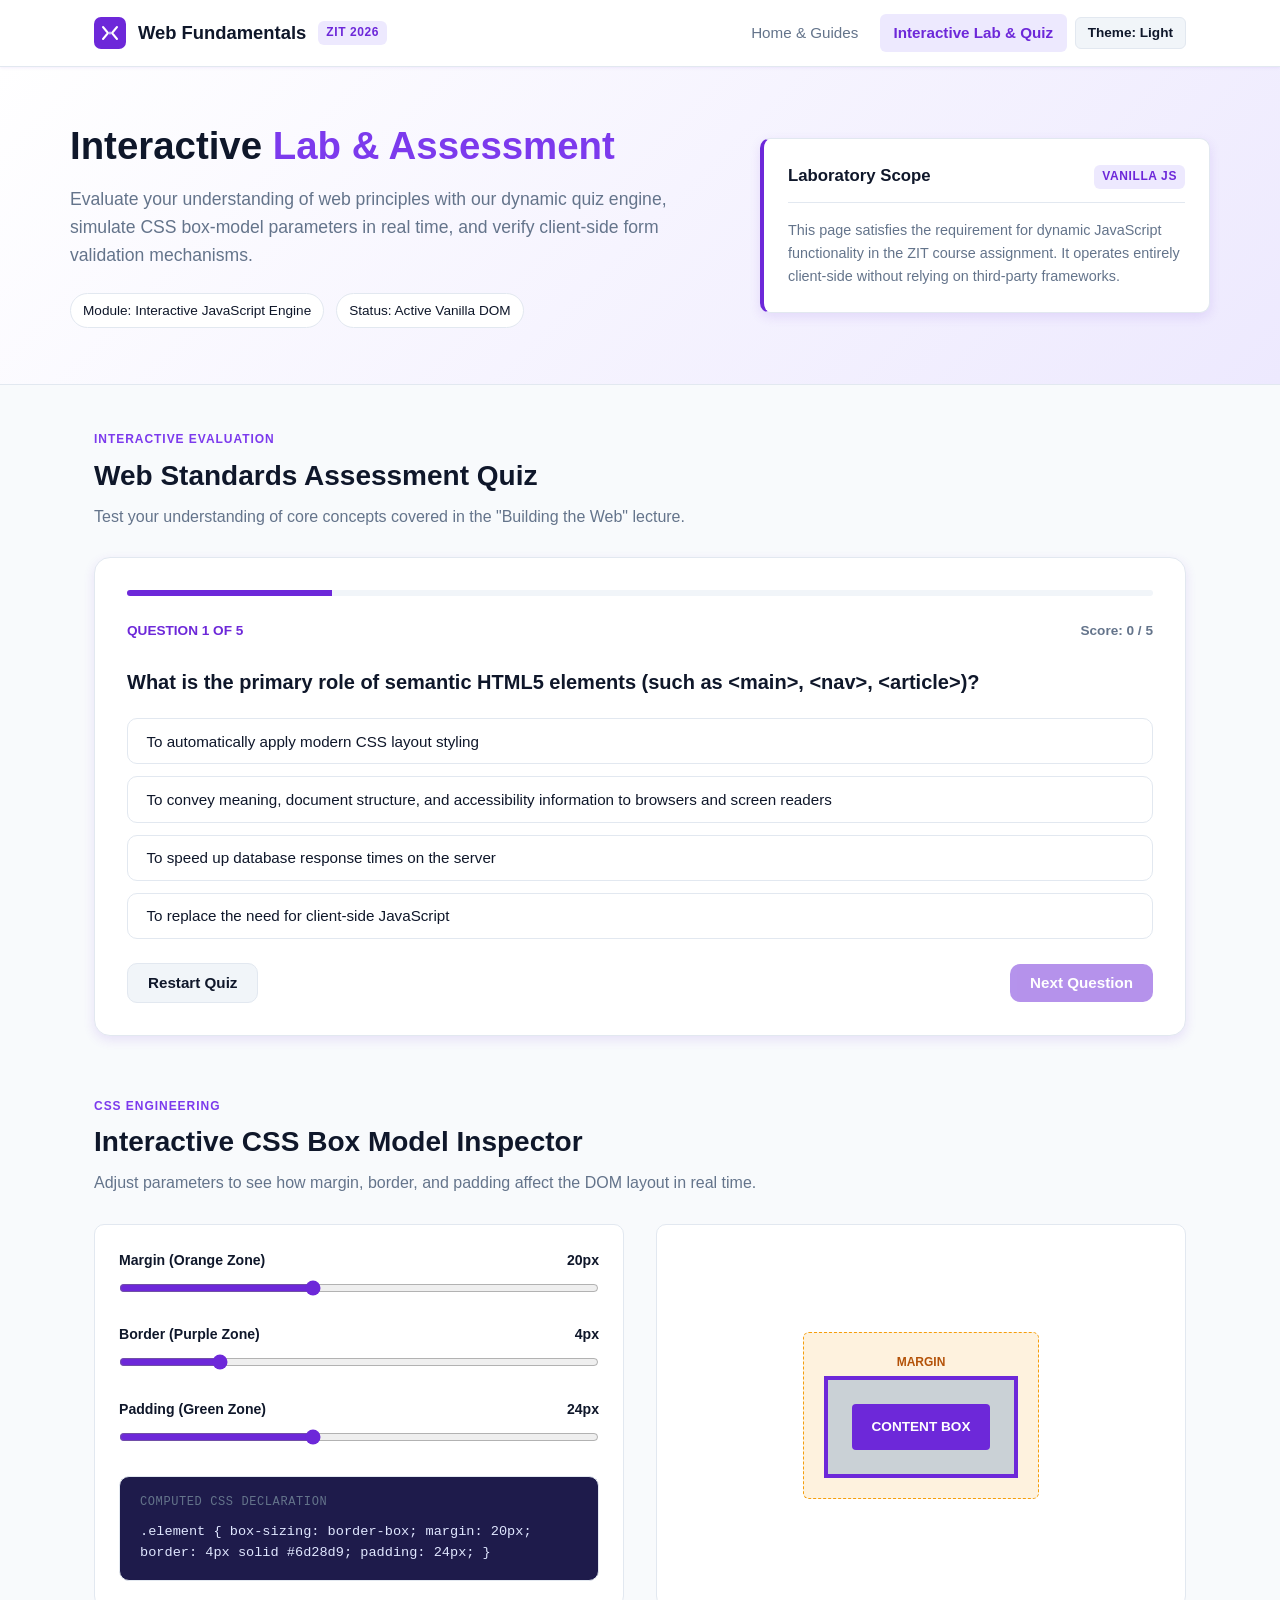
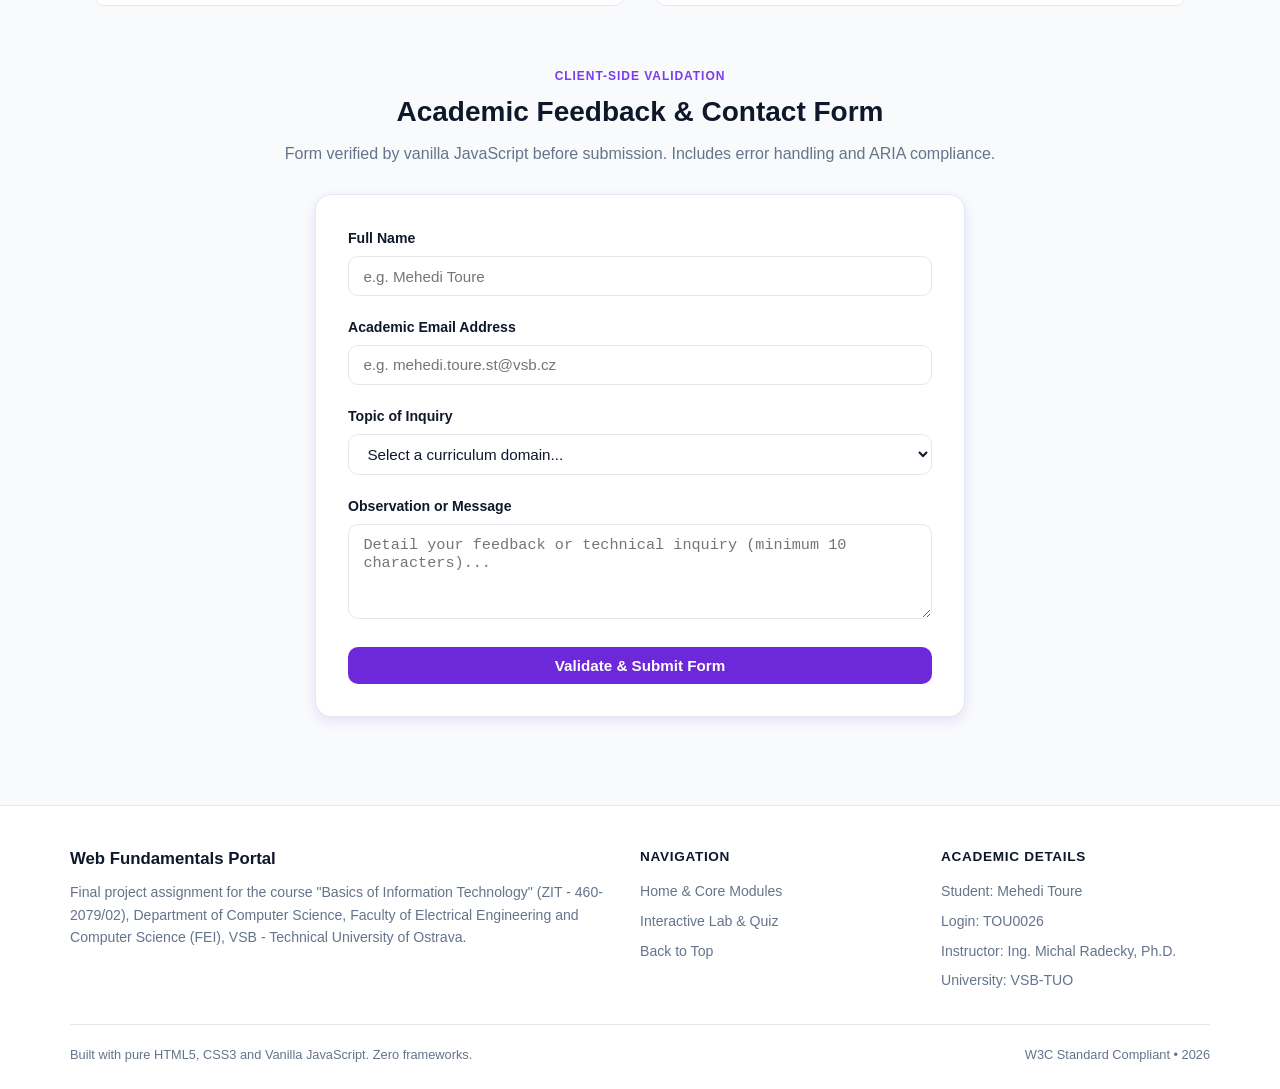
==== interactive.html @ f46ccddd "feat: complete ZIT web project with semantic HTML, modern CSS and vanilla JS" ====
<!DOCTYPE html>
<html lang="en">
<head>
  <meta charset="UTF-8">
  <meta name="viewport" content="width=device-width, initial-scale=1.0">
  <meta name="description" content="Interactive Laboratory and Quiz for Web Fundamentals - Basics of IT (ZIT 460-2079/02) at VSB-TUO. Student: Mehedi Toure (TOU0026).">
  <meta name="author" content="Mehedi Toure (TOU0026)">
  <title>Interactive Lab & Quiz | ZIT - VSB-TUO</title>
  <link rel="icon" type="image/svg+xml" href="assets/favicon.svg">
  <link rel="stylesheet" href="css/style.css">
</head>
<body>

  <!-- Site Header & Navigation -->
  <header class="site-header">
    <div class="nav-container">
      <a href="index.html" class="brand" aria-label="Web Fundamentals Home">
        <svg class="brand-icon" viewBox="0 0 64 64" width="32" height="32" aria-hidden="true">
          <rect width="64" height="64" rx="14" fill="#6d28d9"/>
          <path d="M18 20L28 32L18 44" stroke="#ffffff" stroke-width="4" stroke-linecap="round" stroke-linejoin="round" fill="none"/>
          <path d="M46 20L36 32L46 44" stroke="#ffffff" stroke-width="4" stroke-linecap="round" stroke-linejoin="round" fill="none"/>
          <circle cx="32" cy="32" r="3" fill="#c4b5fd"/>
        </svg>
        <span>Web Fundamentals</span>
        <span class="brand-badge">ZIT 2026</span>
      </a>

      <button id="nav-toggle" class="nav-toggle" aria-label="Toggle Navigation Menu" aria-expanded="false">
        <svg viewBox="0 0 24 24" width="24" height="24" stroke="currentColor" stroke-width="2" fill="none" stroke-linecap="round" stroke-linejoin="round">
          <line x1="3" y1="12" x2="21" y2="12"></line>
          <line x1="3" y1="6" x2="21" y2="6"></line>
          <line x1="3" y1="18" x2="21" y2="18"></line>
        </svg>
      </button>

      <nav id="site-nav" class="site-nav" aria-label="Primary Navigation">
        <a href="index.html" class="nav-link">Home & Guides</a>
        <a href="interactive.html" class="nav-link active">Interactive Lab & Quiz</a>
        <div class="nav-actions">
          <button id="theme-toggle" class="btn-theme" type="button" aria-label="Toggle Color Theme">
            Theme: Light
          </button>
        </div>
      </nav>
    </div>
  </header>

  <!-- Hero Section -->
  <section class="hero" aria-labelledby="lab-title">
    <div class="hero-inner">
      <div>
        <h1 id="lab-title" class="hero-title">
          Interactive <span class="hero-highlight">Lab & Assessment</span>
        </h1>
        <p class="hero-description">
          Evaluate your understanding of web principles with our dynamic quiz engine, simulate CSS box-model parameters in real time, and verify client-side form validation mechanisms.
        </p>
        <div class="hero-meta">
          <span class="meta-chip">Module: Interactive JavaScript Engine</span>
          <span class="meta-chip">Status: Active Vanilla DOM</span>
        </div>
      </div>

      <aside class="info-card" aria-label="Module Context">
        <div class="info-card-header">
          <h2 class="info-card-title">Laboratory Scope</h2>
          <span class="brand-badge">Vanilla JS</span>
        </div>
        <p style="font-size: 0.9rem; color: var(--color-text-muted); line-height: 1.6;">
          This page satisfies the requirement for dynamic JavaScript functionality in the ZIT course assignment. It operates entirely client-side without relying on third-party frameworks.
        </p>
      </aside>
    </div>
  </section>

  <!-- Main Content -->
  <main class="container">

    <!-- Section 1: ZIT Interactive Knowledge Quiz -->
    <section aria-labelledby="quiz-section-title">
      <div class="section-header">
        <span class="section-tag">Interactive Evaluation</span>
        <h2 id="quiz-section-title" class="section-title">Web Standards Assessment Quiz</h2>
        <p class="section-lead">Test your understanding of core concepts covered in the "Building the Web" lecture.</p>
      </div>

      <div id="quiz-container" class="quiz-wrapper">
        <div class="quiz-progress-bar" aria-label="Quiz Progress">
          <div id="quiz-progress-fill" class="quiz-progress-fill"></div>
        </div>

        <div class="quiz-header">
          <span id="quiz-step" class="quiz-step">Question 1 of 5</span>
          <span id="quiz-score-badge" class="quiz-score-badge">Score: 0 / 5</span>
        </div>

        <h3 id="quiz-question" class="quiz-question">Loading Question...</h3>

        <div id="quiz-options" class="quiz-options" role="radiogroup" aria-labelledby="quiz-question">
          <!-- Dynamic Buttons injected via JS -->
        </div>

        <div id="quiz-feedback" class="quiz-feedback" role="alert" aria-live="assertive">
          <!-- Feedback message -->
        </div>

        <div class="quiz-controls">
          <button id="quiz-reset-btn" type="button" class="btn btn-secondary">Restart Quiz</button>
          <button id="quiz-next-btn" type="button" class="btn btn-primary" disabled>Next Question</button>
        </div>
      </div>
    </section>

    <!-- Section 2: Interactive CSS Box Model Playground -->
    <section aria-labelledby="tool-section-title" style="margin-top: 3.5rem;">
      <div class="section-header">
        <span class="section-tag">CSS Engineering</span>
        <h2 id="tool-section-title" class="section-title">Interactive CSS Box Model Inspector</h2>
        <p class="section-lead">Adjust parameters to see how margin, border, and padding affect the DOM layout in real time.</p>
      </div>

      <div class="tool-grid">
        <!-- Controls Column -->
        <div class="tool-controls">
          <div class="control-group">
            <div class="control-label">
              <span>Margin (Orange Zone)</span>
              <span id="val-margin">20px</span>
            </div>
            <input type="range" id="slider-margin" class="control-slider" min="0" max="50" value="20" aria-label="Adjust Margin">
          </div>

          <div class="control-group">
            <div class="control-label">
              <span>Border (Purple Zone)</span>
              <span id="val-border">4px</span>
            </div>
            <input type="range" id="slider-border" class="control-slider" min="0" max="20" value="4" aria-label="Adjust Border Width">
          </div>

          <div class="control-group">
            <div class="control-label">
              <span>Padding (Green Zone)</span>
              <span id="val-padding">24px</span>
            </div>
            <input type="range" id="slider-padding" class="control-slider" min="0" max="60" value="24" aria-label="Adjust Padding">
          </div>

          <div class="code-block" style="margin-top: 1.5rem;">
            <div class="code-header">Computed CSS Declaration</div>
            <code id="generated-css">.element {
  box-sizing: border-box;
  margin: 20px;
  border: 4px solid #6d28d9;
  padding: 24px;
}</code>
          </div>
        </div>

        <!-- Preview Column -->
        <div class="tool-preview">
          <div id="preview-margin" class="box-model-container">
            <div style="font-size: 0.75rem; font-weight: 700; color: #b45309; margin-bottom: 0.25rem;">MARGIN</div>
            <div id="preview-border" class="box-model-border">
              <div id="preview-padding" class="box-model-padding">
                <div class="box-model-content">
                  CONTENT BOX
                </div>
              </div>
            </div>
          </div>
        </div>
      </div>
    </section>

    <!-- Section 3: Interactive Validation Form -->
    <section aria-labelledby="form-section-title" style="margin-top: 3.5rem;">
      <div class="section-header" style="text-align: center;">
        <span class="section-tag">Client-Side Validation</span>
        <h2 id="form-section-title" class="section-title">Academic Feedback & Contact Form</h2>
        <p class="section-lead">Form verified by vanilla JavaScript before submission. Includes error handling and ARIA compliance.</p>
      </div>

      <div class="form-card">
        <div id="form-alert" class="form-alert" role="status"></div>

        <form id="academic-feedback-form" novalidate>
          <div class="form-group">
            <label for="form-name" class="form-label">Full Name</label>
            <input type="text" id="form-name" class="form-input" placeholder="e.g. Mehedi Toure" required minlength="3">
            <span class="form-error">Please enter at least 3 characters.</span>
          </div>

          <div class="form-group">
            <label for="form-email" class="form-label">Academic Email Address</label>
            <input type="email" id="form-email" class="form-input" placeholder="e.g. mehedi.toure.st@vsb.cz" required>
            <span class="form-error">Please provide a valid email format (e.g. user@domain.com).</span>
          </div>

          <div class="form-group">
            <label for="form-topic" class="form-label">Topic of Inquiry</label>
            <select id="form-topic" class="form-select" required>
              <option value="">Select a curriculum domain...</option>
              <option value="Semantic HTML5">Semantic HTML5 & Accessibility</option>
              <option value="CSS Box Model & Flexbox">CSS Box Model & Flexbox Layouts</option>
              <option value="Vanilla JavaScript">Vanilla JavaScript & DOM Manipulation</option>
              <option value="Client-Server Infrastructure">Client-Server Infrastructure & Hosting</option>
            </select>
            <span class="form-error">Please select a topic from the list.</span>
          </div>

          <div class="form-group">
            <label for="form-message" class="form-label">Observation or Message</label>
            <textarea id="form-message" class="form-textarea" rows="4" placeholder="Detail your feedback or technical inquiry (minimum 10 characters)..." required minlength="10"></textarea>
            <span class="form-error">Your message must contain at least 10 characters.</span>
          </div>

          <button type="submit" class="btn btn-primary" style="width: 100%;">
            Validate & Submit Form
          </button>
        </form>
      </div>
    </section>

  </main>

  <!-- Site Footer -->
  <footer class="site-footer">
    <div class="footer-inner">
      <div>
        <div class="footer-brand">Web Fundamentals Portal</div>
        <p>
          Final project assignment for the course "Basics of Information Technology" (ZIT - 460-2079/02), Department of Computer Science, Faculty of Electrical Engineering and Computer Science (FEI), VSB - Technical University of Ostrava.
        </p>
      </div>

      <div>
        <div class="footer-column-title">Navigation</div>
        <ul class="footer-links">
          <li><a href="index.html">Home & Core Modules</a></li>
          <li><a href="interactive.html">Interactive Lab & Quiz</a></li>
          <li><a href="#lab-title">Back to Top</a></li>
        </ul>
      </div>

      <div>
        <div class="footer-column-title">Academic Details</div>
        <ul class="footer-links">
          <li>Student: Mehedi Toure</li>
          <li>Login: TOU0026</li>
          <li>Instructor: Ing. Michal Radecky, Ph.D.</li>
          <li>University: VSB-TUO</li>
        </ul>
      </div>
    </div>

    <div class="footer-bottom">
      <span>Built with pure HTML5, CSS3 and Vanilla JavaScript. Zero frameworks.</span>
      <span>W3C Standard Compliant &bull; 2026</span>
    </div>
  </footer>

  <script src="js/main.js"></script>
</body>
</html>
---- css/style.css ----
/* ==========================================================================
   Web Fundamentals - ZIT (460-2079/02) - VSB-TUO
   Student: Mehedi Toure (TOU0026)
   Theme: Violet / Modern Vanilla CSS
   ========================================================================== */

:root {
  /* Purple Palette */
  --color-primary: #6d28d9;
  --color-primary-hover: #5b21b6;
  --color-primary-light: #ede9fe;
  --color-primary-accent: #7c3aed;
  --color-primary-dark: #4c1d95;

  /* Neutral Light Scheme */
  --color-bg: #f8fafc;
  --color-surface: #ffffff;
  --color-surface-raised: #f1f5f9;
  --color-border: #e2e8f0;
  --color-border-focus: #7c3aed;
  --color-text: #0f172a;
  --color-text-muted: #64748b;
  --color-code-bg: #1e1b4b;
  --color-code-text: #e0e7ff;

  /* Functional Colors */
  --color-success: #059669;
  --color-success-bg: #ecfdf5;
  --color-error: #dc2626;
  --color-error-bg: #fef2f2;
  --color-info-bg: #eff6ff;

  /* Layout and Geometry */
  --max-width: 1140px;
  --radius-sm: 6px;
  --radius-md: 10px;
  --radius-lg: 16px;
  --shadow-sm: 0 1px 3px rgba(109, 40, 217, 0.08);
  --shadow-md: 0 4px 12px rgba(109, 40, 217, 0.12);
  --shadow-lg: 0 10px 25px rgba(109, 40, 217, 0.18);
  --transition: all 0.2s ease-in-out;
}

[data-theme="dark"] {
  --color-bg: #0b0914;
  --color-surface: #131024;
  --color-surface-raised: #1c1836;
  --color-border: #2d2652;
  --color-border-focus: #a78bfa;
  --color-text: #f8fafc;
  --color-text-muted: #94a3b8;
  --color-primary-light: #241c48;
  --color-code-bg: #0a0718;
  --color-code-text: #c4b5fd;
  --shadow-sm: 0 1px 3px rgba(0, 0, 0, 0.4);
  --shadow-md: 0 4px 12px rgba(0, 0, 0, 0.5);
  --shadow-lg: 0 10px 25px rgba(0, 0, 0, 0.6);
}

/* Base Styles */
*, *::before, *::after {
  box-sizing: border-box;
  margin: 0;
  padding: 0;
}

html {
  font-family: -apple-system, BlinkMacSystemFont, "Segoe UI", Roboto, "Helvetica Neue", Arial, sans-serif;
  font-size: 16px;
  line-height: 1.6;
  color: var(--color-text);
  background-color: var(--color-bg);
  scroll-behavior: smooth;
  transition: background-color 0.3s ease, color 0.3s ease;
}

body {
  min-height: 100vh;
  display: flex;
  flex-direction: column;
}

a {
  color: var(--color-primary-accent);
  text-decoration: none;
  transition: var(--transition);
}

a:hover {
  text-decoration: underline;
}

img, svg {
  display: block;
  max-width: 100%;
}

/* Header & Navigation */
.site-header {
  position: sticky;
  top: 0;
  z-index: 100;
  background-color: var(--color-surface);
  border-bottom: 1px solid var(--color-border);
  box-shadow: var(--shadow-sm);
  transition: background-color 0.3s ease, border-color 0.3s ease;
}

.nav-container {
  max-width: var(--max-width);
  margin: 0 auto;
  padding: 0.85rem 1.5rem;
  display: flex;
  align-items: center;
  justify-content: space-between;
  gap: 1rem;
}

.brand {
  display: flex;
  align-items: center;
  gap: 0.75rem;
  font-weight: 700;
  font-size: 1.15rem;
  color: var(--color-text);
  text-decoration: none;
}

.brand:hover {
  text-decoration: none;
}

.brand-icon {
  width: 32px;
  height: 32px;
}

.brand-badge {
  font-size: 0.75rem;
  font-weight: 600;
  background-color: var(--color-primary-light);
  color: var(--color-primary);
  padding: 0.15rem 0.5rem;
  border-radius: var(--radius-sm);
  text-transform: uppercase;
  letter-spacing: 0.05em;
}

.site-nav {
  display: flex;
  align-items: center;
  gap: 0.5rem;
}

.nav-link {
  padding: 0.45rem 0.85rem;
  border-radius: var(--radius-sm);
  color: var(--color-text-muted);
  font-weight: 500;
  font-size: 0.95rem;
  transition: var(--transition);
}

.nav-link:hover {
  color: var(--color-primary);
  background-color: var(--color-primary-light);
  text-decoration: none;
}

.nav-link.active {
  color: var(--color-primary);
  background-color: var(--color-primary-light);
  font-weight: 600;
}

.nav-actions {
  display: flex;
  align-items: center;
  gap: 0.75rem;
}

.btn-theme {
  background: var(--color-surface-raised);
  border: 1px solid var(--color-border);
  color: var(--color-text);
  padding: 0.45rem 0.75rem;
  border-radius: var(--radius-sm);
  cursor: pointer;
  font-size: 0.85rem;
  font-weight: 600;
  display: inline-flex;
  align-items: center;
  gap: 0.4rem;
  transition: var(--transition);
}

.btn-theme:hover {
  border-color: var(--color-primary);
  background: var(--color-primary-light);
  color: var(--color-primary);
}

/* Mobile Nav Toggle */
.nav-toggle {
  display: none;
  background: transparent;
  border: none;
  cursor: pointer;
  padding: 0.5rem;
  color: var(--color-text);
}

/* Main Layout */
main {
  flex: 1;
}

.container {
  max-width: var(--max-width);
  margin: 0 auto;
  padding: 2.5rem 1.5rem;
}

/* Hero Section */
.hero {
  background: linear-gradient(135deg, var(--color-surface) 0%, var(--color-primary-light) 100%);
  border-bottom: 1px solid var(--color-border);
  padding: 3.5rem 1.5rem;
}

.hero-inner {
  max-width: var(--max-width);
  margin: 0 auto;
  display: grid;
  grid-template-columns: 1.3fr 0.9fr;
  gap: 2.5rem;
  align-items: center;
}

.hero-title {
  font-size: 2.4rem;
  font-weight: 800;
  line-height: 1.2;
  margin-bottom: 1rem;
  color: var(--color-text);
}

.hero-highlight {
  color: var(--color-primary-accent);
}

.hero-description {
  font-size: 1.1rem;
  color: var(--color-text-muted);
  margin-bottom: 1.5rem;
}

.hero-meta {
  display: flex;
  flex-wrap: wrap;
  gap: 0.75rem;
}

.meta-chip {
  display: inline-flex;
  align-items: center;
  gap: 0.4rem;
  font-size: 0.85rem;
  font-weight: 500;
  padding: 0.35rem 0.75rem;
  border-radius: 9999px;
  background-color: var(--color-surface);
  border: 1px solid var(--color-border);
  color: var(--color-text);
}

/* Student & Course ID Card */
.info-card {
  background: var(--color-surface);
  border: 1px solid var(--color-border);
  border-left: 4px solid var(--color-primary);
  border-radius: var(--radius-md);
  padding: 1.5rem;
  box-shadow: var(--shadow-md);
}

.info-card-header {
  display: flex;
  justify-content: space-between;
  align-items: center;
  margin-bottom: 1rem;
  padding-bottom: 0.75rem;
  border-bottom: 1px solid var(--color-border);
}

.info-card-title {
  font-size: 1.05rem;
  font-weight: 700;
  color: var(--color-text);
}

.info-grid {
  display: grid;
  grid-template-columns: 1fr 1fr;
  gap: 0.85rem;
  font-size: 0.9rem;
}

.info-item dt {
  color: var(--color-text-muted);
  font-size: 0.8rem;
  text-transform: uppercase;
  letter-spacing: 0.05em;
  margin-bottom: 0.15rem;
}

.info-item dd {
  font-weight: 600;
  color: var(--color-text);
}

/* Real-time Widget Banner */
.realtime-bar {
  background-color: var(--color-surface);
  border: 1px solid var(--color-border);
  border-radius: var(--radius-md);
  padding: 1rem 1.5rem;
  margin-bottom: 2.5rem;
  display: flex;
  flex-wrap: wrap;
  align-items: center;
  justify-content: space-between;
  gap: 1rem;
  box-shadow: var(--shadow-sm);
}

.countdown-block {
  display: flex;
  align-items: center;
  gap: 0.75rem;
}

.countdown-label {
  font-size: 0.85rem;
  color: var(--color-text-muted);
  font-weight: 500;
}

.countdown-digits {
  font-family: ui-monospace, SFMono-Regular, Menlo, Monaco, Consolas, monospace;
  font-size: 1.05rem;
  font-weight: 700;
  color: var(--color-primary);
  background-color: var(--color-primary-light);
  padding: 0.25rem 0.65rem;
  border-radius: var(--radius-sm);
}

.clock-block {
  font-family: ui-monospace, SFMono-Regular, Menlo, Monaco, Consolas, monospace;
  font-size: 0.9rem;
  color: var(--color-text-muted);
}

/* Sections & Typography */
.section-header {
  margin-bottom: 1.75rem;
}

.section-tag {
  display: inline-block;
  font-size: 0.75rem;
  font-weight: 700;
  text-transform: uppercase;
  letter-spacing: 0.08em;
  color: var(--color-primary-accent);
  margin-bottom: 0.25rem;
}

.section-title {
  font-size: 1.75rem;
  font-weight: 700;
  color: var(--color-text);
}

.section-lead {
  font-size: 1rem;
  color: var(--color-text-muted);
  margin-top: 0.35rem;
}

/* Interactive Search / Filter */
.search-box {
  margin-bottom: 1.5rem;
}

.search-input {
  width: 100%;
  max-width: 420px;
  padding: 0.65rem 1rem;
  border: 1px solid var(--color-border);
  border-radius: var(--radius-md);
  background-color: var(--color-surface);
  color: var(--color-text);
  font-size: 0.95rem;
  outline: none;
  transition: var(--transition);
}

.search-input:focus {
  border-color: var(--color-border-focus);
  box-shadow: 0 0 0 3px rgba(124, 58, 237, 0.15);
}

/* Fundamentals Grid */
.cards-grid {
  display: grid;
  grid-template-columns: repeat(auto-fit, minmax(320px, 1fr));
  gap: 1.5rem;
  margin-bottom: 3rem;
}

.card {
  background: var(--color-surface);
  border: 1px solid var(--color-border);
  border-radius: var(--radius-md);
  padding: 1.75rem;
  box-shadow: var(--shadow-sm);
  display: flex;
  flex-direction: column;
  transition: transform 0.2s ease, box-shadow 0.2s ease;
}

.card:hover {
  transform: translateY(-3px);
  box-shadow: var(--shadow-md);
  border-color: var(--color-primary-accent);
}

.card-badge {
  align-self: flex-start;
  font-size: 0.75rem;
  font-weight: 700;
  padding: 0.2rem 0.55rem;
  border-radius: var(--radius-sm);
  background-color: var(--color-primary-light);
  color: var(--color-primary);
  margin-bottom: 1rem;
  text-transform: uppercase;
}

.card-title {
  font-size: 1.25rem;
  font-weight: 700;
  color: var(--color-text);
  margin-bottom: 0.75rem;
}

.card-body {
  color: var(--color-text-muted);
  font-size: 0.92rem;
  line-height: 1.6;
  margin-bottom: 1.25rem;
  flex: 1;
}

.card-list {
  list-style: none;
  margin-top: 0.75rem;
  display: flex;
  flex-direction: column;
  gap: 0.4rem;
}

.card-list li {
  padding-left: 1.2rem;
  position: relative;
  font-size: 0.88rem;
  color: var(--color-text);
}

.card-list li::before {
  content: "";
  position: absolute;
  left: 0;
  top: 0.55rem;
  width: 6px;
  height: 6px;
  border-radius: 50%;
  background-color: var(--color-primary-accent);
}

/* Code Snippets */
.code-block {
  background-color: var(--color-code-bg);
  color: var(--color-code-text);
  border-radius: var(--radius-md);
  padding: 1rem 1.25rem;
  font-family: ui-monospace, SFMono-Regular, Menlo, Monaco, Consolas, monospace;
  font-size: 0.85rem;
  overflow-x: auto;
  border: 1px solid var(--color-border);
  margin-top: 1rem;
}

.code-header {
  font-size: 0.75rem;
  text-transform: uppercase;
  color: var(--color-text-muted);
  margin-bottom: 0.5rem;
  letter-spacing: 0.05em;
}

/* Quiz Component */
.quiz-wrapper {
  background: var(--color-surface);
  border: 1px solid var(--color-border);
  border-radius: var(--radius-lg);
  padding: 2rem;
  box-shadow: var(--shadow-md);
  margin-bottom: 3rem;
}

.quiz-progress-bar {
  width: 100%;
  height: 6px;
  background-color: var(--color-surface-raised);
  border-radius: 9999px;
  overflow: hidden;
  margin-bottom: 1.5rem;
}

.quiz-progress-fill {
  height: 100%;
  width: 20%;
  background-color: var(--color-primary);
  transition: width 0.3s ease;
}

.quiz-header {
  display: flex;
  justify-content: space-between;
  align-items: center;
  margin-bottom: 1.5rem;
}

.quiz-step {
  font-size: 0.85rem;
  font-weight: 600;
  color: var(--color-primary);
  text-transform: uppercase;
}

.quiz-score-badge {
  font-size: 0.85rem;
  font-weight: 600;
  color: var(--color-text-muted);
}

.quiz-question {
  font-size: 1.25rem;
  font-weight: 700;
  color: var(--color-text);
  margin-bottom: 1.25rem;
}

.quiz-options {
  display: flex;
  flex-direction: column;
  gap: 0.75rem;
  margin-bottom: 1.5rem;
}

.quiz-option {
  padding: 0.85rem 1.15rem;
  border: 1px solid var(--color-border);
  border-radius: var(--radius-md);
  background-color: var(--color-surface);
  color: var(--color-text);
  font-size: 0.95rem;
  text-align: left;
  cursor: pointer;
  transition: var(--transition);
  display: flex;
  align-items: center;
  justify-content: space-between;
}

.quiz-option:hover:not(:disabled) {
  border-color: var(--color-primary-accent);
  background-color: var(--color-primary-light);
}

.quiz-option.correct {
  border-color: var(--color-success);
  background-color: var(--color-success-bg);
  color: var(--color-success);
  font-weight: 600;
}

.quiz-option.incorrect {
  border-color: var(--color-error);
  background-color: var(--color-error-bg);
  color: var(--color-error);
  font-weight: 600;
}

.quiz-feedback {
  padding: 1rem 1.25rem;
  border-radius: var(--radius-md);
  margin-bottom: 1.5rem;
  font-size: 0.92rem;
  line-height: 1.5;
  display: none;
}

.quiz-feedback.show {
  display: block;
}

.quiz-feedback.success {
  background-color: var(--color-success-bg);
  border: 1px solid var(--color-success);
  color: var(--color-success);
}

.quiz-feedback.danger {
  background-color: var(--color-error-bg);
  border: 1px solid var(--color-error);
  color: var(--color-error);
}

.quiz-controls {
  display: flex;
  justify-content: space-between;
  align-items: center;
}

.btn {
  display: inline-flex;
  align-items: center;
  justify-content: center;
  gap: 0.5rem;
  padding: 0.65rem 1.25rem;
  border-radius: var(--radius-md);
  font-size: 0.95rem;
  font-weight: 600;
  cursor: pointer;
  border: none;
  transition: var(--transition);
}

.btn-primary {
  background-color: var(--color-primary);
  color: #ffffff;
}

.btn-primary:hover:not(:disabled) {
  background-color: var(--color-primary-hover);
}

.btn-primary:disabled {
  opacity: 0.5;
  cursor: not-allowed;
}

.btn-secondary {
  background-color: var(--color-surface-raised);
  border: 1px solid var(--color-border);
  color: var(--color-text);
}

.btn-secondary:hover {
  border-color: var(--color-primary);
  color: var(--color-primary);
}

/* Interactive Box Model Tool */
.tool-grid {
  display: grid;
  grid-template-columns: 1fr 1fr;
  gap: 2rem;
  margin-bottom: 3rem;
}

.tool-controls {
  background: var(--color-surface);
  border: 1px solid var(--color-border);
  border-radius: var(--radius-md);
  padding: 1.5rem;
}

.control-group {
  margin-bottom: 1.25rem;
}

.control-label {
  display: flex;
  justify-content: space-between;
  font-size: 0.88rem;
  font-weight: 600;
  margin-bottom: 0.4rem;
  color: var(--color-text);
}

.control-slider {
  width: 100%;
  accent-color: var(--color-primary);
  cursor: pointer;
}

.tool-preview {
  background: var(--color-surface);
  border: 1px solid var(--color-border);
  border-radius: var(--radius-md);
  padding: 1.5rem;
  display: flex;
  align-items: center;
  justify-content: center;
  overflow: hidden;
}

.box-model-container {
  display: flex;
  flex-direction: column;
  align-items: center;
  justify-content: center;
  background-color: #f59e0b22;
  border: 1px dashed #f59e0b;
  border-radius: var(--radius-sm);
  padding: 1rem;
  transition: all 0.15s ease;
}

.box-model-border {
  background-color: #8b5cf633;
  border-style: solid;
  border-color: var(--color-primary);
  transition: all 0.15s ease;
}

.box-model-padding {
  background-color: #10b98122;
  transition: all 0.15s ease;
}

.box-model-content {
  background-color: var(--color-primary);
  color: #ffffff;
  padding: 0.75rem 1.25rem;
  border-radius: 4px;
  font-size: 0.85rem;
  font-weight: 700;
  text-align: center;
}

/* Contact / Validation Form */
.form-card {
  background: var(--color-surface);
  border: 1px solid var(--color-border);
  border-radius: var(--radius-lg);
  padding: 2rem;
  max-width: 650px;
  margin: 0 auto 3rem auto;
  box-shadow: var(--shadow-md);
}

.form-group {
  margin-bottom: 1.25rem;
}

.form-label {
  display: block;
  font-size: 0.88rem;
  font-weight: 600;
  color: var(--color-text);
  margin-bottom: 0.4rem;
}

.form-input, .form-textarea, .form-select {
  width: 100%;
  padding: 0.65rem 0.9rem;
  border: 1px solid var(--color-border);
  border-radius: var(--radius-md);
  background-color: var(--color-surface);
  color: var(--color-text);
  font-size: 0.95rem;
  outline: none;
  transition: var(--transition);
}

.form-input:focus, .form-textarea:focus, .form-select:focus {
  border-color: var(--color-border-focus);
  box-shadow: 0 0 0 3px rgba(124, 58, 237, 0.15);
}

.form-error {
  color: var(--color-error);
  font-size: 0.8rem;
  margin-top: 0.3rem;
  display: none;
}

.form-group.has-error .form-input,
.form-group.has-error .form-textarea {
  border-color: var(--color-error);
}

.form-group.has-error .form-error {
  display: block;
}

.form-alert {
  padding: 0.85rem 1.15rem;
  border-radius: var(--radius-md);
  font-size: 0.9rem;
  margin-bottom: 1.25rem;
  display: none;
}

.form-alert.success {
  display: block;
  background-color: var(--color-success-bg);
  border: 1px solid var(--color-success);
  color: var(--color-success);
}

/* Footer */
.site-footer {
  margin-top: auto;
  background-color: var(--color-surface);
  border-top: 1px solid var(--color-border);
  padding: 2.5rem 1.5rem 1.5rem 1.5rem;
  font-size: 0.88rem;
  color: var(--color-text-muted);
}

.footer-inner {
  max-width: var(--max-width);
  margin: 0 auto;
  display: grid;
  grid-template-columns: 2fr 1fr 1fr;
  gap: 2rem;
  margin-bottom: 2rem;
}

.footer-brand {
  font-weight: 700;
  font-size: 1.05rem;
  color: var(--color-text);
  margin-bottom: 0.5rem;
}

.footer-column-title {
  font-size: 0.85rem;
  font-weight: 700;
  text-transform: uppercase;
  color: var(--color-text);
  margin-bottom: 0.75rem;
  letter-spacing: 0.05em;
}

.footer-links {
  list-style: none;
  display: flex;
  flex-direction: column;
  gap: 0.45rem;
}

.footer-links a {
  color: var(--color-text-muted);
}

.footer-links a:hover {
  color: var(--color-primary);
}

.footer-bottom {
  max-width: var(--max-width);
  margin: 0 auto;
  padding-top: 1.25rem;
  border-top: 1px solid var(--color-border);
  display: flex;
  justify-content: space-between;
  align-items: center;
  flex-wrap: wrap;
  gap: 0.75rem;
  font-size: 0.8rem;
}

/* Responsive Breakpoints */
@media (max-width: 860px) {
  .hero-inner {
    grid-template-columns: 1fr;
    gap: 2rem;
  }

  .tool-grid {
    grid-template-columns: 1fr;
  }

  .footer-inner {
    grid-template-columns: 1fr;
    gap: 1.5rem;
  }
}

@media (max-width: 680px) {
  .nav-toggle {
    display: block;
  }

  .site-nav {
    position: absolute;
    top: 100%;
    left: 0;
    right: 0;
    background-color: var(--color-surface);
    border-bottom: 1px solid var(--color-border);
    flex-direction: column;
    align-items: stretch;
    padding: 1rem 1.5rem;
    box-shadow: var(--shadow-md);
    display: none;
  }

  .site-nav.open {
    display: flex;
  }

  .hero-title {
    font-size: 1.85rem;
  }

  .realtime-bar {
    flex-direction: column;
    align-items: flex-start;
  }

  .info-grid {
    grid-template-columns: 1fr;
  }
}
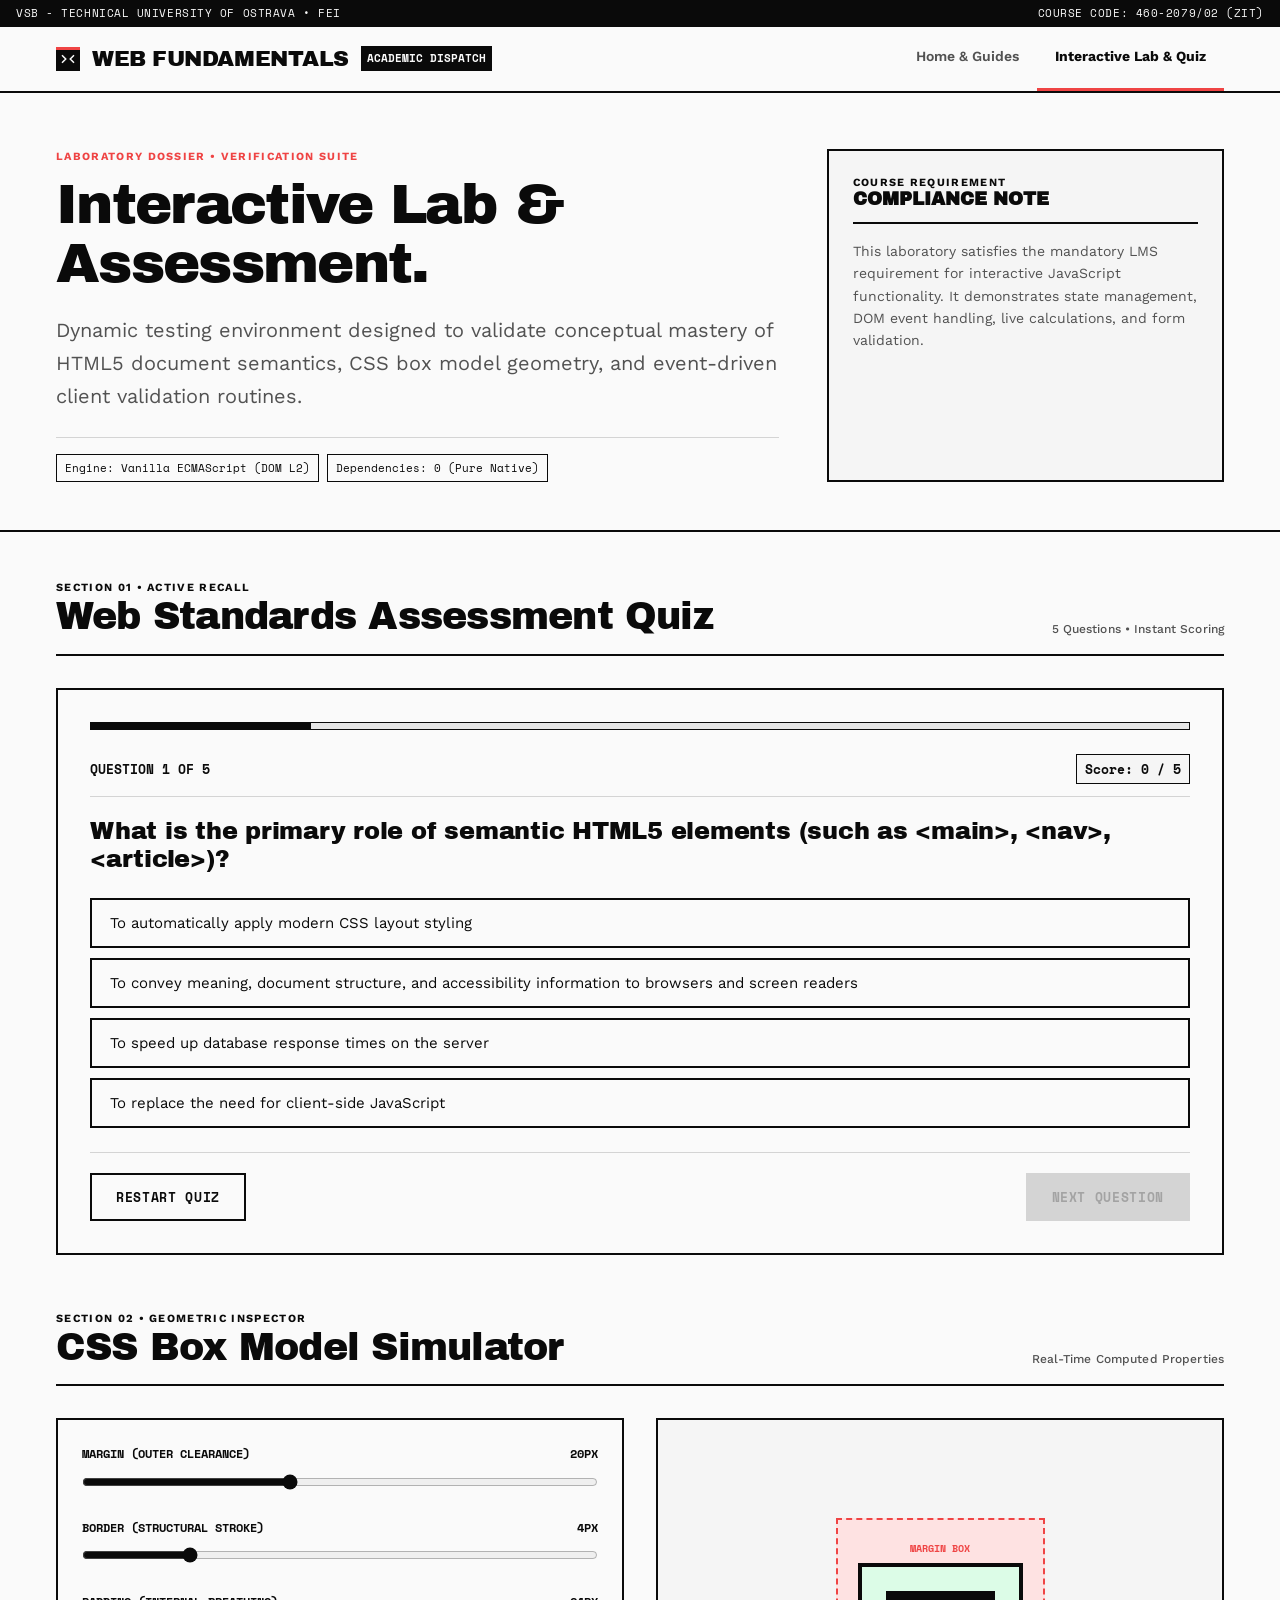
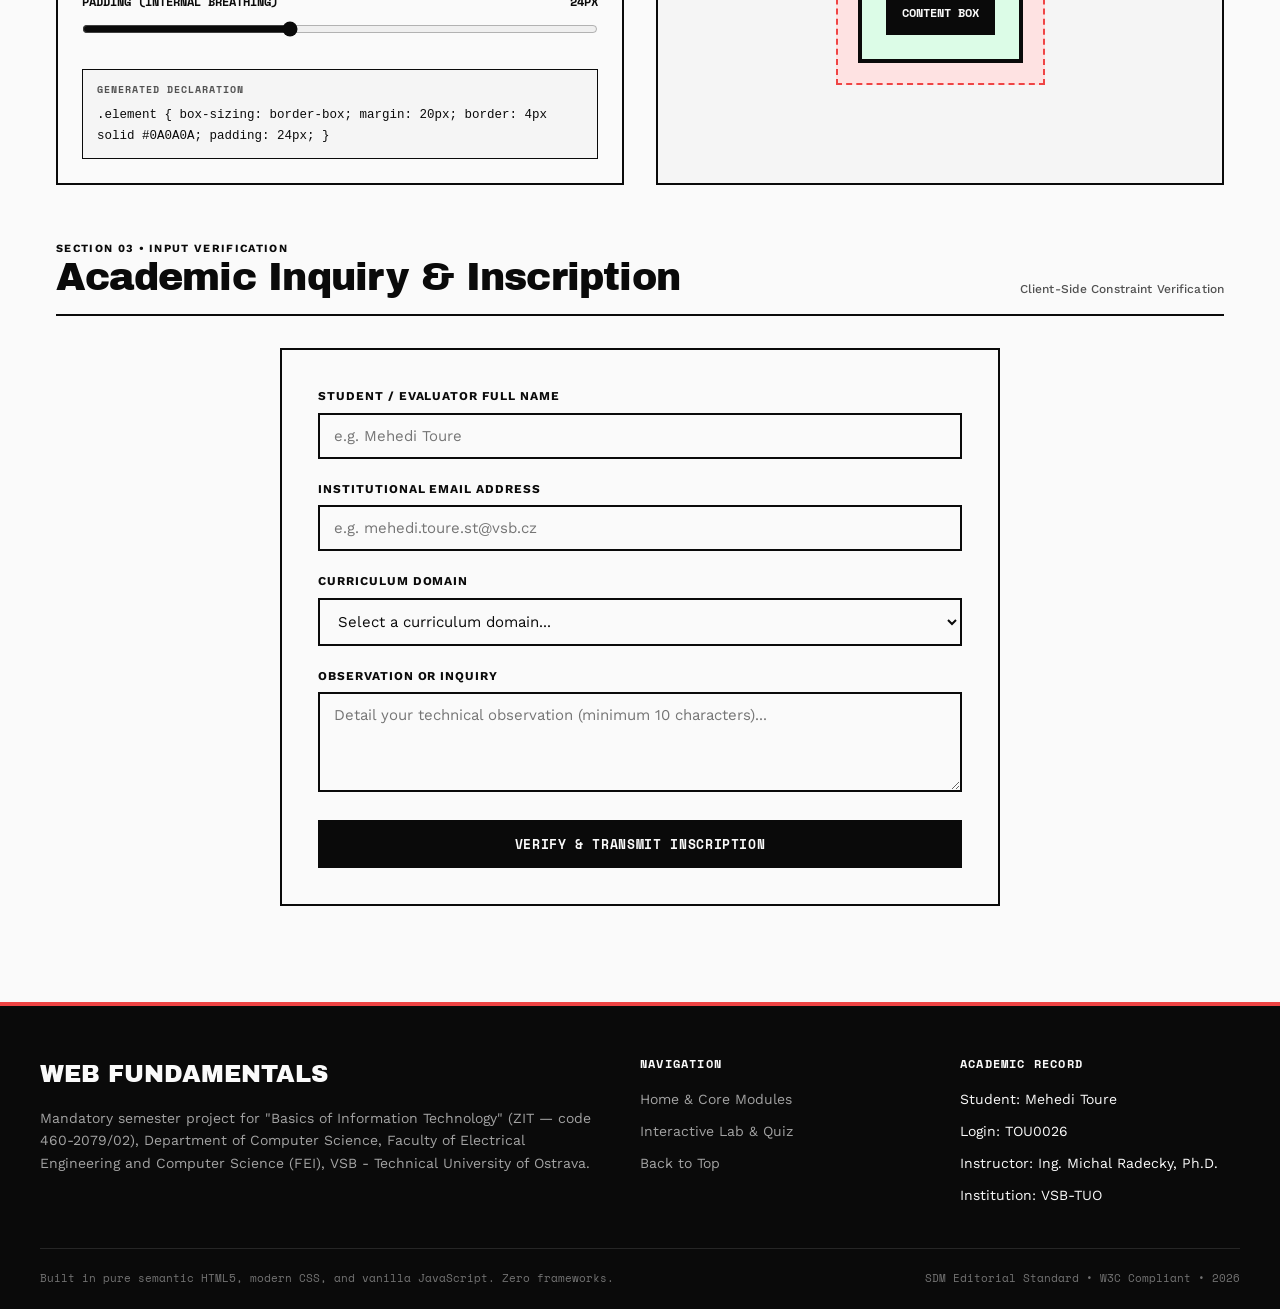
==== commit 3e016d1c: "style: apply SDM Editorial high-contrast design system" ====
--- a/interactive.html
+++ b/interactive.html
@@ -3,71 +3,69 @@
 <head>
   <meta charset="UTF-8">
   <meta name="viewport" content="width=device-width, initial-scale=1.0">
-  <meta name="description" content="Interactive Laboratory and Quiz for Web Fundamentals - Basics of IT (ZIT 460-2079/02) at VSB-TUO. Student: Mehedi Toure (TOU0026).">
+  <meta name="description" content="Interactive Laboratory and Assessment Quiz for Basics of IT (ZIT 460-2079/02) at VSB-TUO. Student: Mehedi Toure (TOU0026).">
   <meta name="author" content="Mehedi Toure (TOU0026)">
-  <title>Interactive Lab & Quiz | ZIT - VSB-TUO</title>
+  <title>Interactive Lab & Quiz | ZIT 460-2079/02 | VSB-TUO</title>
   <link rel="icon" type="image/svg+xml" href="assets/favicon.svg">
   <link rel="stylesheet" href="css/style.css">
 </head>
 <body>
 
+  <!-- Top Institutional Bar -->
+  <aside class="header-top-bar" aria-label="Course Header">
+    <span>VSB - TECHNICAL UNIVERSITY OF OSTRAVA &bull; FEI</span>
+    <span>COURSE CODE: 460-2079/02 (ZIT)</span>
+  </aside>
+
   <!-- Site Header & Navigation -->
   <header class="site-header">
     <div class="nav-container">
       <a href="index.html" class="brand" aria-label="Web Fundamentals Home">
-        <svg class="brand-icon" viewBox="0 0 64 64" width="32" height="32" aria-hidden="true">
-          <rect width="64" height="64" rx="14" fill="#6d28d9"/>
-          <path d="M18 20L28 32L18 44" stroke="#ffffff" stroke-width="4" stroke-linecap="round" stroke-linejoin="round" fill="none"/>
-          <path d="M46 20L36 32L46 44" stroke="#ffffff" stroke-width="4" stroke-linecap="round" stroke-linejoin="round" fill="none"/>
-          <circle cx="32" cy="32" r="3" fill="#c4b5fd"/>
+        <svg viewBox="0 0 32 32" width="24" height="24" aria-hidden="true">
+          <rect width="32" height="32" fill="#0A0A0A"/>
+          <rect width="32" height="4" fill="#EF4444"/>
+          <path d="M8 11L13 16L8 21" stroke="#FAFAFA" stroke-width="2" fill="none"/>
+          <path d="M24 11L19 16L24 21" stroke="#FAFAFA" stroke-width="2" fill="none"/>
         </svg>
-        <span>Web Fundamentals</span>
-        <span class="brand-badge">ZIT 2026</span>
+        <span class="brand-title">WEB FUNDAMENTALS</span>
+        <span class="brand-badge">ACADEMIC DISPATCH</span>
       </a>
 
       <button id="nav-toggle" class="nav-toggle" aria-label="Toggle Navigation Menu" aria-expanded="false">
-        <svg viewBox="0 0 24 24" width="24" height="24" stroke="currentColor" stroke-width="2" fill="none" stroke-linecap="round" stroke-linejoin="round">
-          <line x1="3" y1="12" x2="21" y2="12"></line>
-          <line x1="3" y1="6" x2="21" y2="6"></line>
-          <line x1="3" y1="18" x2="21" y2="18"></line>
-        </svg>
+        MENU
       </button>
 
       <nav id="site-nav" class="site-nav" aria-label="Primary Navigation">
         <a href="index.html" class="nav-link">Home & Guides</a>
         <a href="interactive.html" class="nav-link active">Interactive Lab & Quiz</a>
-        <div class="nav-actions">
-          <button id="theme-toggle" class="btn-theme" type="button" aria-label="Toggle Color Theme">
-            Theme: Light
-          </button>
-        </div>
       </nav>
     </div>
   </header>
 
-  <!-- Hero Section -->
-  <section class="hero" aria-labelledby="lab-title">
-    <div class="hero-inner">
-      <div>
-        <h1 id="lab-title" class="hero-title">
-          Interactive <span class="hero-highlight">Lab & Assessment</span>
+  <!-- Hero Editorial Section -->
+  <section class="hero-editorial" aria-labelledby="lab-display-headline">
+    <div class="hero-editorial-inner">
+      <div class="hero-main-col">
+        <span class="overline hero-overline">Laboratory Dossier &bull; Verification Suite</span>
+        <h1 id="lab-display-headline" class="display-title">
+          Interactive Lab & Assessment.
         </h1>
-        <p class="hero-description">
-          Evaluate your understanding of web principles with our dynamic quiz engine, simulate CSS box-model parameters in real time, and verify client-side form validation mechanisms.
+        <p class="body-large">
+          Dynamic testing environment designed to validate conceptual mastery of HTML5 document semantics, CSS box model geometry, and event-driven client validation routines.
         </p>
-        <div class="hero-meta">
-          <span class="meta-chip">Module: Interactive JavaScript Engine</span>
-          <span class="meta-chip">Status: Active Vanilla DOM</span>
-        </div>
-      </div>
-
-      <aside class="info-card" aria-label="Module Context">
-        <div class="info-card-header">
-          <h2 class="info-card-title">Laboratory Scope</h2>
-          <span class="brand-badge">Vanilla JS</span>
-        </div>
-        <p style="font-size: 0.9rem; color: var(--color-text-muted); line-height: 1.6;">
-          This page satisfies the requirement for dynamic JavaScript functionality in the ZIT course assignment. It operates entirely client-side without relying on third-party frameworks.
+        <div class="hero-meta-bar">
+          <span class="meta-tag">Engine: Vanilla ECMAScript (DOM L2)</span>
+          <span class="meta-tag">Dependencies: 0 (Pure Native)</span>
+        </div>
+      </div>
+
+      <aside class="aside-dossier" aria-label="Laboratory Scope">
+        <div class="dossier-header">
+          <span class="overline">Course Requirement</span>
+          <h2 class="dossier-title">Compliance Note</h2>
+        </div>
+        <p class="body-small" style="color: var(--color-text-secondary); line-height: 1.6;">
+          This laboratory satisfies the mandatory LMS requirement for interactive JavaScript functionality. It demonstrates state management, DOM event handling, live calculations, and form validation.
         </p>
       </aside>
     </div>
@@ -78,33 +76,35 @@
 
     <!-- Section 1: ZIT Interactive Knowledge Quiz -->
     <section aria-labelledby="quiz-section-title">
-      <div class="section-header">
-        <span class="section-tag">Interactive Evaluation</span>
-        <h2 id="quiz-section-title" class="section-title">Web Standards Assessment Quiz</h2>
-        <p class="section-lead">Test your understanding of core concepts covered in the "Building the Web" lecture.</p>
-      </div>
-
-      <div id="quiz-container" class="quiz-wrapper">
-        <div class="quiz-progress-bar" aria-label="Quiz Progress">
-          <div id="quiz-progress-fill" class="quiz-progress-fill"></div>
-        </div>
-
-        <div class="quiz-header">
-          <span id="quiz-step" class="quiz-step">Question 1 of 5</span>
-          <span id="quiz-score-badge" class="quiz-score-badge">Score: 0 / 5</span>
-        </div>
-
-        <h3 id="quiz-question" class="quiz-question">Loading Question...</h3>
-
-        <div id="quiz-options" class="quiz-options" role="radiogroup" aria-labelledby="quiz-question">
-          <!-- Dynamic Buttons injected via JS -->
-        </div>
-
-        <div id="quiz-feedback" class="quiz-feedback" role="alert" aria-live="assertive">
+      <div class="section-headline-group">
+        <div>
+          <span class="overline">Section 01 &bull; Active Recall</span>
+          <h2 id="quiz-section-title" class="headline">Web Standards Assessment Quiz</h2>
+        </div>
+        <span class="caption">5 Questions &bull; Instant Scoring</span>
+      </div>
+
+      <div id="quiz-container" class="quiz-dossier">
+        <div class="quiz-progress-track" aria-label="Quiz Progress">
+          <div id="quiz-progress-fill" class="quiz-progress-indicator"></div>
+        </div>
+
+        <div class="quiz-meta-row">
+          <span id="quiz-step" class="quiz-step-label">Question 1 of 5</span>
+          <span id="quiz-score-badge" class="quiz-score-indicator">Score: 0 / 5</span>
+        </div>
+
+        <h3 id="quiz-question" class="subhead" style="margin-bottom: 20px;">Loading Question...</h3>
+
+        <div id="quiz-options" class="quiz-options-group" role="radiogroup" aria-labelledby="quiz-question">
+          <!-- Injected via main.js -->
+        </div>
+
+        <div id="quiz-feedback" class="quiz-explanation-box" role="alert" aria-live="assertive">
           <!-- Feedback message -->
         </div>
 
-        <div class="quiz-controls">
+        <div class="quiz-nav-row">
           <button id="quiz-reset-btn" type="button" class="btn btn-secondary">Restart Quiz</button>
           <button id="quiz-next-btn" type="button" class="btn btn-primary" disabled>Next Question</button>
         </div>
@@ -112,58 +112,60 @@
     </section>
 
     <!-- Section 2: Interactive CSS Box Model Playground -->
-    <section aria-labelledby="tool-section-title" style="margin-top: 3.5rem;">
-      <div class="section-header">
-        <span class="section-tag">CSS Engineering</span>
-        <h2 id="tool-section-title" class="section-title">Interactive CSS Box Model Inspector</h2>
-        <p class="section-lead">Adjust parameters to see how margin, border, and padding affect the DOM layout in real time.</p>
-      </div>
-
-      <div class="tool-grid">
+    <section aria-labelledby="tool-section-title" style="margin-top: 56px;">
+      <div class="section-headline-group">
+        <div>
+          <span class="overline">Section 02 &bull; Geometric Inspector</span>
+          <h2 id="tool-section-title" class="headline">CSS Box Model Simulator</h2>
+        </div>
+        <span class="caption">Real-Time Computed Properties</span>
+      </div>
+
+      <div class="box-model-grid">
         <!-- Controls Column -->
-        <div class="tool-controls">
-          <div class="control-group">
-            <div class="control-label">
-              <span>Margin (Orange Zone)</span>
+        <div class="controls-panel">
+          <div class="slider-unit">
+            <div class="slider-label-row">
+              <span>Margin (Outer Clearance)</span>
               <span id="val-margin">20px</span>
             </div>
-            <input type="range" id="slider-margin" class="control-slider" min="0" max="50" value="20" aria-label="Adjust Margin">
-          </div>
-
-          <div class="control-group">
-            <div class="control-label">
-              <span>Border (Purple Zone)</span>
+            <input type="range" id="slider-margin" class="editorial-slider" min="0" max="50" value="20" aria-label="Adjust Margin">
+          </div>
+
+          <div class="slider-unit">
+            <div class="slider-label-row">
+              <span>Border (Structural Stroke)</span>
               <span id="val-border">4px</span>
             </div>
-            <input type="range" id="slider-border" class="control-slider" min="0" max="20" value="4" aria-label="Adjust Border Width">
-          </div>
-
-          <div class="control-group">
-            <div class="control-label">
-              <span>Padding (Green Zone)</span>
+            <input type="range" id="slider-border" class="editorial-slider" min="0" max="20" value="4" aria-label="Adjust Border Width">
+          </div>
+
+          <div class="slider-unit">
+            <div class="slider-label-row">
+              <span>Padding (Internal Breathing)</span>
               <span id="val-padding">24px</span>
             </div>
-            <input type="range" id="slider-padding" class="control-slider" min="0" max="60" value="24" aria-label="Adjust Padding">
-          </div>
-
-          <div class="code-block" style="margin-top: 1.5rem;">
-            <div class="code-header">Computed CSS Declaration</div>
+            <input type="range" id="slider-padding" class="editorial-slider" min="0" max="60" value="24" aria-label="Adjust Padding">
+          </div>
+
+          <div class="editorial-code" style="margin-top: 24px;">
+            <div class="code-title">Generated Declaration</div>
             <code id="generated-css">.element {
   box-sizing: border-box;
   margin: 20px;
-  border: 4px solid #6d28d9;
+  border: 4px solid #0A0A0A;
   padding: 24px;
 }</code>
           </div>
         </div>
 
-        <!-- Preview Column -->
-        <div class="tool-preview">
-          <div id="preview-margin" class="box-model-container">
-            <div style="font-size: 0.75rem; font-weight: 700; color: #b45309; margin-bottom: 0.25rem;">MARGIN</div>
-            <div id="preview-border" class="box-model-border">
-              <div id="preview-padding" class="box-model-padding">
-                <div class="box-model-content">
+        <!-- Visual Inspection Panel -->
+        <div class="preview-panel">
+          <div id="preview-margin" class="sim-margin-box">
+            <div style="font-family: var(--font-mono); font-size: 10px; font-weight: 700; color: #EF4444; margin-bottom: 6px;">MARGIN BOX</div>
+            <div id="preview-border" class="sim-border-box">
+              <div id="preview-padding" class="sim-padding-box">
+                <div class="sim-content-box">
                   CONTENT BOX
                 </div>
               </div>
@@ -174,49 +176,51 @@
     </section>
 
     <!-- Section 3: Interactive Validation Form -->
-    <section aria-labelledby="form-section-title" style="margin-top: 3.5rem;">
-      <div class="section-header" style="text-align: center;">
-        <span class="section-tag">Client-Side Validation</span>
-        <h2 id="form-section-title" class="section-title">Academic Feedback & Contact Form</h2>
-        <p class="section-lead">Form verified by vanilla JavaScript before submission. Includes error handling and ARIA compliance.</p>
-      </div>
-
-      <div class="form-card">
-        <div id="form-alert" class="form-alert" role="status"></div>
+    <section aria-labelledby="form-section-title" style="margin-top: 56px;">
+      <div class="section-headline-group">
+        <div>
+          <span class="overline">Section 03 &bull; Input Verification</span>
+          <h2 id="form-section-title" class="headline">Academic Inquiry & Inscription</h2>
+        </div>
+        <span class="caption">Client-Side Constraint Verification</span>
+      </div>
+
+      <div class="form-panel">
+        <div id="form-alert" class="editorial-alert" role="status"></div>
 
         <form id="academic-feedback-form" novalidate>
-          <div class="form-group">
-            <label for="form-name" class="form-label">Full Name</label>
-            <input type="text" id="form-name" class="form-input" placeholder="e.g. Mehedi Toure" required minlength="3">
-            <span class="form-error">Please enter at least 3 characters.</span>
-          </div>
-
-          <div class="form-group">
-            <label for="form-email" class="form-label">Academic Email Address</label>
-            <input type="email" id="form-email" class="form-input" placeholder="e.g. mehedi.toure.st@vsb.cz" required>
-            <span class="form-error">Please provide a valid email format (e.g. user@domain.com).</span>
-          </div>
-
-          <div class="form-group">
-            <label for="form-topic" class="form-label">Topic of Inquiry</label>
-            <select id="form-topic" class="form-select" required>
+          <div class="field-group">
+            <label for="form-name" class="field-label">Student / Evaluator Full Name</label>
+            <input type="text" id="form-name" class="form-control" placeholder="e.g. Mehedi Toure" required minlength="3">
+            <div class="field-error-msg">Input requirement: minimum 3 characters.</div>
+          </div>
+
+          <div class="field-group">
+            <label for="form-email" class="field-label">Institutional Email Address</label>
+            <input type="email" id="form-email" class="form-control" placeholder="e.g. mehedi.toure.st@vsb.cz" required>
+            <div class="field-error-msg">Format requirement: standard RFC 5322 compliant address.</div>
+          </div>
+
+          <div class="field-group">
+            <label for="form-topic" class="field-label">Curriculum Domain</label>
+            <select id="form-topic" class="form-control" required>
               <option value="">Select a curriculum domain...</option>
               <option value="Semantic HTML5">Semantic HTML5 & Accessibility</option>
               <option value="CSS Box Model & Flexbox">CSS Box Model & Flexbox Layouts</option>
               <option value="Vanilla JavaScript">Vanilla JavaScript & DOM Manipulation</option>
               <option value="Client-Server Infrastructure">Client-Server Infrastructure & Hosting</option>
             </select>
-            <span class="form-error">Please select a topic from the list.</span>
-          </div>
-
-          <div class="form-group">
-            <label for="form-message" class="form-label">Observation or Message</label>
-            <textarea id="form-message" class="form-textarea" rows="4" placeholder="Detail your feedback or technical inquiry (minimum 10 characters)..." required minlength="10"></textarea>
-            <span class="form-error">Your message must contain at least 10 characters.</span>
+            <div class="field-error-msg">Selection requirement: choose a valid curriculum topic.</div>
+          </div>
+
+          <div class="field-group">
+            <label for="form-message" class="field-label">Observation or Inquiry</label>
+            <textarea id="form-message" class="form-control" rows="4" placeholder="Detail your technical observation (minimum 10 characters)..." required minlength="10"></textarea>
+            <div class="field-error-msg">Content requirement: minimum 10 characters.</div>
           </div>
 
           <button type="submit" class="btn btn-primary" style="width: 100%;">
-            Validate & Submit Form
+            Verify & Transmit Inscription
           </button>
         </form>
       </div>
@@ -226,37 +230,37 @@
 
   <!-- Site Footer -->
   <footer class="site-footer">
-    <div class="footer-inner">
+    <div class="footer-grid">
       <div>
-        <div class="footer-brand">Web Fundamentals Portal</div>
-        <p>
-          Final project assignment for the course "Basics of Information Technology" (ZIT - 460-2079/02), Department of Computer Science, Faculty of Electrical Engineering and Computer Science (FEI), VSB - Technical University of Ostrava.
+        <div class="footer-brand-title">WEB FUNDAMENTALS</div>
+        <p class="footer-summary">
+          Mandatory semester project for "Basics of Information Technology" (ZIT — code 460-2079/02), Department of Computer Science, Faculty of Electrical Engineering and Computer Science (FEI), VSB - Technical University of Ostrava.
         </p>
       </div>
 
       <div>
-        <div class="footer-column-title">Navigation</div>
-        <ul class="footer-links">
+        <div class="footer-heading">Navigation</div>
+        <ul class="footer-list">
           <li><a href="index.html">Home & Core Modules</a></li>
           <li><a href="interactive.html">Interactive Lab & Quiz</a></li>
-          <li><a href="#lab-title">Back to Top</a></li>
+          <li><a href="#lab-display-headline">Back to Top</a></li>
         </ul>
       </div>
 
       <div>
-        <div class="footer-column-title">Academic Details</div>
-        <ul class="footer-links">
+        <div class="footer-heading">Academic Record</div>
+        <ul class="footer-list">
           <li>Student: Mehedi Toure</li>
           <li>Login: TOU0026</li>
           <li>Instructor: Ing. Michal Radecky, Ph.D.</li>
-          <li>University: VSB-TUO</li>
+          <li>Institution: VSB-TUO</li>
         </ul>
       </div>
     </div>
 
-    <div class="footer-bottom">
-      <span>Built with pure HTML5, CSS3 and Vanilla JavaScript. Zero frameworks.</span>
-      <span>W3C Standard Compliant &bull; 2026</span>
+    <div class="footer-legal-bar">
+      <span>Built in pure semantic HTML5, modern CSS, and vanilla JavaScript. Zero frameworks.</span>
+      <span>SDM Editorial Standard &bull; W3C Compliant &bull; 2026</span>
     </div>
   </footer>
 
--- a/css/style.css
+++ b/css/style.css
@@ -1,216 +1,272 @@
 /* ==========================================================================
-   Web Fundamentals - ZIT (460-2079/02) - VSB-TUO
+   SDM Editorial Design System
+   High-contrast, authoritative, educational editorial design system.
+   Project: Web Fundamentals - ZIT (460-2079/02) - VSB-TUO
    Student: Mehedi Toure (TOU0026)
-   Theme: Violet / Modern Vanilla CSS
    ========================================================================== */
 
+@import url('https://fonts.googleapis.com/css2?family=Archivo+Black&family=Space+Mono:ital,wght@0,400;0,700;1,400&family=Work+Sans:ital,wght@0,400;0,500;0,600;0,700;1,400&display=swap');
+
 :root {
-  /* Purple Palette */
-  --color-primary: #6d28d9;
-  --color-primary-hover: #5b21b6;
-  --color-primary-light: #ede9fe;
-  --color-primary-accent: #7c3aed;
-  --color-primary-dark: #4c1d95;
-
-  /* Neutral Light Scheme */
-  --color-bg: #f8fafc;
-  --color-surface: #ffffff;
-  --color-surface-raised: #f1f5f9;
-  --color-border: #e2e8f0;
-  --color-border-focus: #7c3aed;
-  --color-text: #0f172a;
-  --color-text-muted: #64748b;
-  --color-code-bg: #1e1b4b;
-  --color-code-text: #e0e7ff;
-
-  /* Functional Colors */
-  --color-success: #059669;
-  --color-success-bg: #ecfdf5;
-  --color-error: #dc2626;
-  --color-error-bg: #fef2f2;
-  --color-info-bg: #eff6ff;
-
-  /* Layout and Geometry */
-  --max-width: 1140px;
-  --radius-sm: 6px;
-  --radius-md: 10px;
-  --radius-lg: 16px;
-  --shadow-sm: 0 1px 3px rgba(109, 40, 217, 0.08);
-  --shadow-md: 0 4px 12px rgba(109, 40, 217, 0.12);
-  --shadow-lg: 0 10px 25px rgba(109, 40, 217, 0.18);
-  --transition: all 0.2s ease-in-out;
-}
-
-[data-theme="dark"] {
-  --color-bg: #0b0914;
-  --color-surface: #131024;
-  --color-surface-raised: #1c1836;
-  --color-border: #2d2652;
-  --color-border-focus: #a78bfa;
-  --color-text: #f8fafc;
-  --color-text-muted: #94a3b8;
-  --color-primary-light: #241c48;
-  --color-code-bg: #0a0718;
-  --color-code-text: #c4b5fd;
-  --shadow-sm: 0 1px 3px rgba(0, 0, 0, 0.4);
-  --shadow-md: 0 4px 12px rgba(0, 0, 0, 0.5);
-  --shadow-lg: 0 10px 25px rgba(0, 0, 0, 0.6);
-}
-
-/* Base Styles */
+  /* Brand Palette */
+  --color-primary: #0A0A0A;
+  --color-secondary: #EF4444;
+  --color-tertiary: #FAFAFA;
+
+  /* Surface Palette */
+  --color-bg: #FAFAFA;
+  --color-surface: #F5F5F5;
+  --color-surface-raised: #E5E5E5;
+
+  /* Content Palette */
+  --color-text-primary: #0A0A0A;
+  --color-text-secondary: #525252;
+  --color-text-tertiary: #A3A3A3;
+
+  /* Border Palette */
+  --color-border-subtle: #E5E5E5;
+  --color-border-medium: #D4D4D4;
+  --color-border-strong: #0A0A0A;
+
+  /* Semantic Colors */
+  --color-success: #16A34A;
+  --color-warning: #CA8A04;
+  --color-error: #EF4444;
+  --color-info: #0A0A0A;
+
+  /* Typography Stacks */
+  --font-display: "Archivo Black", Impact, "Arial Black", sans-serif;
+  --font-body: "Work Sans", -apple-system, "Segoe UI", Helvetica, sans-serif;
+  --font-mono: "Space Mono", "Courier New", Consolas, monospace;
+
+  /* Layout */
+  --max-width: 1200px;
+  --border-radius: 0px;
+  --focus-ring: 0 0 0 2px #FAFAFA, 0 0 0 4px #0A0A0A;
+}
+
+/* Base Reset & Geometric Precision */
 *, *::before, *::after {
   box-sizing: border-box;
   margin: 0;
   padding: 0;
+  border-radius: 0 !important;
+  box-shadow: none !important;
 }
 
 html {
-  font-family: -apple-system, BlinkMacSystemFont, "Segoe UI", Roboto, "Helvetica Neue", Arial, sans-serif;
+  font-family: var(--font-body);
   font-size: 16px;
-  line-height: 1.6;
-  color: var(--color-text);
+  line-height: 1.70;
+  color: var(--color-text-primary);
   background-color: var(--color-bg);
   scroll-behavior: smooth;
-  transition: background-color 0.3s ease, color 0.3s ease;
+  -webkit-font-smoothing: antialiased;
 }
 
 body {
   min-height: 100vh;
   display: flex;
   flex-direction: column;
+  background-color: var(--color-bg);
 }
 
 a {
-  color: var(--color-primary-accent);
-  text-decoration: none;
-  transition: var(--transition);
+  color: var(--color-primary);
+  text-decoration: underline;
+  text-decoration-thickness: 1px;
+  text-underline-offset: 3px;
+  transition: color 0.15s ease;
 }
 
 a:hover {
-  text-decoration: underline;
-}
-
-img, svg {
+  color: var(--color-secondary);
+}
+
+a:focus-visible, button:focus-visible, input:focus-visible, select:focus-visible, textarea:focus-visible {
+  outline: none;
+  box-shadow: var(--focus-ring) !important;
+}
+
+/* Typography Hierarchy */
+.display-title {
+  font-family: var(--font-display);
+  font-size: clamp(34px, 5vw, 56px);
+  font-weight: 400;
+  line-height: 1.05;
+  letter-spacing: -0.03em;
+  color: var(--color-text-primary);
+  text-transform: none;
+}
+
+.headline {
+  font-family: var(--font-display);
+  font-size: clamp(26px, 3.5vw, 38px);
+  font-weight: 400;
+  line-height: 1.10;
+  letter-spacing: -0.02em;
+  color: var(--color-text-primary);
+}
+
+.subhead {
+  font-family: var(--font-display);
+  font-size: clamp(20px, 2.5vw, 24px);
+  font-weight: 400;
+  line-height: 1.20;
+  letter-spacing: -0.01em;
+  color: var(--color-text-primary);
+}
+
+.body-large {
+  font-family: var(--font-body);
+  font-size: 20px;
+  font-weight: 400;
+  line-height: 1.65;
+  color: var(--color-text-secondary);
+}
+
+.body-regular {
+  font-family: var(--font-body);
+  font-size: 16px;
+  font-weight: 400;
+  line-height: 1.70;
+  color: var(--color-text-primary);
+}
+
+.body-small {
+  font-family: var(--font-body);
+  font-size: 14px;
+  font-weight: 400;
+  line-height: 1.60;
+  color: var(--color-text-secondary);
+}
+
+.caption {
+  font-family: var(--font-body);
+  font-size: 12px;
+  font-weight: 500;
+  line-height: 1.50;
+  letter-spacing: 0.01em;
+  color: var(--color-text-secondary);
+}
+
+.overline {
+  font-family: var(--font-body);
+  font-size: 11px;
+  font-weight: 700;
+  line-height: 1.40;
+  letter-spacing: 0.12em;
+  text-transform: uppercase;
+  color: var(--color-primary);
   display: block;
-  max-width: 100%;
-}
-
-/* Header & Navigation */
+}
+
+/* Site Header */
 .site-header {
   position: sticky;
   top: 0;
   z-index: 100;
-  background-color: var(--color-surface);
-  border-bottom: 1px solid var(--color-border);
-  box-shadow: var(--shadow-sm);
-  transition: background-color 0.3s ease, border-color 0.3s ease;
+  background-color: var(--color-tertiary);
+  border-bottom: 2px solid var(--color-border-strong);
+}
+
+.header-top-bar {
+  background-color: var(--color-primary);
+  color: var(--color-tertiary);
+  font-family: var(--font-mono);
+  font-size: 11px;
+  letter-spacing: 0.05em;
+  padding: 4px 16px;
+  display: flex;
+  justify-content: space-between;
+  align-items: center;
+}
+
+.header-top-bar a {
+  color: var(--color-tertiary);
+  text-decoration: none;
 }
 
 .nav-container {
   max-width: var(--max-width);
   margin: 0 auto;
-  padding: 0.85rem 1.5rem;
+  padding: 0 16px;
   display: flex;
   align-items: center;
   justify-content: space-between;
-  gap: 1rem;
+  height: 64px;
 }
 
 .brand {
   display: flex;
   align-items: center;
-  gap: 0.75rem;
-  font-weight: 700;
-  font-size: 1.15rem;
-  color: var(--color-text);
+  gap: 12px;
   text-decoration: none;
-}
-
-.brand:hover {
+  color: var(--color-primary);
+}
+
+.brand-title {
+  font-family: var(--font-display);
+  font-size: 22px;
+  letter-spacing: -0.02em;
+  line-height: 1;
+}
+
+.brand-badge {
+  font-family: var(--font-mono);
+  font-size: 11px;
+  font-weight: 700;
+  background-color: var(--color-primary);
+  color: var(--color-tertiary);
+  padding: 3px 6px;
+  text-transform: uppercase;
+}
+
+.site-nav {
+  display: flex;
+  align-items: center;
+  height: 100%;
+}
+
+.nav-link {
+  height: 64px;
+  display: inline-flex;
+  align-items: center;
+  padding: 0 18px;
+  font-family: var(--font-body);
+  font-size: 14px;
+  font-weight: 600;
+  color: var(--color-text-secondary);
   text-decoration: none;
-}
-
-.brand-icon {
-  width: 32px;
-  height: 32px;
-}
-
-.brand-badge {
-  font-size: 0.75rem;
-  font-weight: 600;
-  background-color: var(--color-primary-light);
-  color: var(--color-primary);
-  padding: 0.15rem 0.5rem;
-  border-radius: var(--radius-sm);
-  text-transform: uppercase;
-  letter-spacing: 0.05em;
-}
-
-.site-nav {
-  display: flex;
-  align-items: center;
-  gap: 0.5rem;
-}
-
-.nav-link {
-  padding: 0.45rem 0.85rem;
-  border-radius: var(--radius-sm);
-  color: var(--color-text-muted);
-  font-weight: 500;
-  font-size: 0.95rem;
-  transition: var(--transition);
+  border-bottom: 3px solid transparent;
+  transition: all 0.15s ease;
 }
 
 .nav-link:hover {
   color: var(--color-primary);
-  background-color: var(--color-primary-light);
+  background-color: var(--color-surface);
   text-decoration: none;
 }
 
 .nav-link.active {
   color: var(--color-primary);
-  background-color: var(--color-primary-light);
-  font-weight: 600;
-}
-
-.nav-actions {
-  display: flex;
-  align-items: center;
-  gap: 0.75rem;
-}
-
-.btn-theme {
-  background: var(--color-surface-raised);
-  border: 1px solid var(--color-border);
-  color: var(--color-text);
-  padding: 0.45rem 0.75rem;
-  border-radius: var(--radius-sm);
-  cursor: pointer;
-  font-size: 0.85rem;
-  font-weight: 600;
-  display: inline-flex;
-  align-items: center;
-  gap: 0.4rem;
-  transition: var(--transition);
-}
-
-.btn-theme:hover {
-  border-color: var(--color-primary);
-  background: var(--color-primary-light);
-  color: var(--color-primary);
-}
-
-/* Mobile Nav Toggle */
+  border-bottom: 3px solid var(--color-secondary);
+  font-weight: 700;
+  text-decoration: none;
+}
+
 .nav-toggle {
   display: none;
   background: transparent;
-  border: none;
+  border: 2px solid var(--color-border-strong);
+  padding: 6px 10px;
   cursor: pointer;
-  padding: 0.5rem;
-  color: var(--color-text);
-}
-
-/* Main Layout */
+  font-family: var(--font-mono);
+  font-size: 13px;
+  font-weight: 700;
+}
+
+/* Layout Container */
 main {
   flex: 1;
 }
@@ -218,690 +274,684 @@
 .container {
   max-width: var(--max-width);
   margin: 0 auto;
-  padding: 2.5rem 1.5rem;
-}
-
-/* Hero Section */
-.hero {
-  background: linear-gradient(135deg, var(--color-surface) 0%, var(--color-primary-light) 100%);
-  border-bottom: 1px solid var(--color-border);
-  padding: 3.5rem 1.5rem;
-}
-
-.hero-inner {
+  padding: 48px 16px;
+}
+
+/* Hero Editorial Grid */
+.hero-editorial {
+  border-bottom: 2px solid var(--color-border-strong);
+  background-color: var(--color-tertiary);
+}
+
+.hero-editorial-inner {
   max-width: var(--max-width);
   margin: 0 auto;
+  padding: 56px 16px 48px 16px;
   display: grid;
-  grid-template-columns: 1.3fr 0.9fr;
-  gap: 2.5rem;
-  align-items: center;
-}
-
-.hero-title {
-  font-size: 2.4rem;
-  font-weight: 800;
-  line-height: 1.2;
-  margin-bottom: 1rem;
-  color: var(--color-text);
-}
-
-.hero-highlight {
-  color: var(--color-primary-accent);
-}
-
-.hero-description {
-  font-size: 1.1rem;
-  color: var(--color-text-muted);
-  margin-bottom: 1.5rem;
-}
-
-.hero-meta {
+  grid-template-columns: 2fr 1.1fr;
+  gap: 48px;
+}
+
+.hero-main-col {
+  display: flex;
+  flex-direction: column;
+  justify-content: center;
+}
+
+.hero-overline {
+  margin-bottom: 12px;
+  color: var(--color-secondary);
+}
+
+.hero-editorial .display-title {
+  margin-bottom: 20px;
+}
+
+.hero-editorial .body-large {
+  margin-bottom: 24px;
+}
+
+.hero-meta-bar {
   display: flex;
   flex-wrap: wrap;
-  gap: 0.75rem;
-}
-
-.meta-chip {
-  display: inline-flex;
-  align-items: center;
-  gap: 0.4rem;
-  font-size: 0.85rem;
-  font-weight: 500;
-  padding: 0.35rem 0.75rem;
-  border-radius: 9999px;
+  gap: 8px;
+  padding-top: 16px;
+  border-top: 1px solid var(--color-border-medium);
+}
+
+.meta-tag {
+  font-family: var(--font-mono);
+  font-size: 11px;
+  padding: 4px 8px;
+  border: 1px solid var(--color-border-strong);
+  background-color: var(--color-tertiary);
+  color: var(--color-primary);
+}
+
+/* Editorial Aside Card */
+.aside-dossier {
+  border: 2px solid var(--color-border-strong);
   background-color: var(--color-surface);
-  border: 1px solid var(--color-border);
-  color: var(--color-text);
-}
-
-/* Student & Course ID Card */
-.info-card {
-  background: var(--color-surface);
-  border: 1px solid var(--color-border);
-  border-left: 4px solid var(--color-primary);
-  border-radius: var(--radius-md);
-  padding: 1.5rem;
-  box-shadow: var(--shadow-md);
-}
-
-.info-card-header {
-  display: flex;
+  padding: 24px;
+  display: flex;
+  flex-direction: column;
+}
+
+.dossier-header {
+  border-bottom: 2px solid var(--color-border-strong);
+  padding-bottom: 12px;
+  margin-bottom: 16px;
+}
+
+.dossier-title {
+  font-family: var(--font-display);
+  font-size: 18px;
+  line-height: 1.1;
+  text-transform: uppercase;
+  color: var(--color-primary);
+}
+
+.dossier-grid {
+  display: grid;
+  grid-template-columns: 1fr;
+  gap: 12px;
+}
+
+.dossier-entry {
+  border-bottom: 1px solid var(--color-border-medium);
+  padding-bottom: 8px;
+}
+
+.dossier-entry:last-child {
+  border-bottom: none;
+  padding-bottom: 0;
+}
+
+.dossier-label {
+  font-family: var(--font-body);
+  font-size: 11px;
+  font-weight: 700;
+  letter-spacing: 0.1em;
+  text-transform: uppercase;
+  color: var(--color-text-secondary);
+}
+
+.dossier-value {
+  font-family: var(--font-mono);
+  font-size: 14px;
+  font-weight: 700;
+  color: var(--color-primary);
+  margin-top: 2px;
+}
+
+/* Editorial Ticker Bar */
+.editorial-ticker {
+  background-color: var(--color-tertiary);
+  border: 2px solid var(--color-border-strong);
+  border-left: 6px solid var(--color-secondary);
+  padding: 16px 20px;
+  margin-bottom: 48px;
+  display: flex;
+  flex-wrap: wrap;
+  align-items: center;
   justify-content: space-between;
-  align-items: center;
-  margin-bottom: 1rem;
-  padding-bottom: 0.75rem;
-  border-bottom: 1px solid var(--color-border);
-}
-
-.info-card-title {
-  font-size: 1.05rem;
-  font-weight: 700;
-  color: var(--color-text);
-}
-
-.info-grid {
+  gap: 16px;
+}
+
+.ticker-left {
+  display: flex;
+  align-items: baseline;
+  gap: 12px;
+}
+
+.ticker-title {
+  font-family: var(--font-mono);
+  font-size: 12px;
+  font-weight: 700;
+  text-transform: uppercase;
+  color: var(--color-primary);
+}
+
+.countdown-digits {
+  font-family: var(--font-mono);
+  font-size: 16px;
+  font-weight: 700;
+  background-color: var(--color-primary);
+  color: var(--color-tertiary);
+  padding: 4px 10px;
+}
+
+.clock-digits {
+  font-family: var(--font-mono);
+  font-size: 13px;
+  color: var(--color-text-secondary);
+}
+
+/* Section Header */
+.section-headline-group {
+  border-bottom: 2px solid var(--color-border-strong);
+  padding-bottom: 16px;
+  margin-bottom: 32px;
+  display: flex;
+  justify-content: space-between;
+  align-items: flex-end;
+  flex-wrap: wrap;
+  gap: 16px;
+}
+
+/* Search Box */
+.search-wrapper {
+  margin-bottom: 32px;
+}
+
+.editorial-input {
+  width: 100%;
+  max-width: 480px;
+  padding: 12px 14px;
+  border: 2px solid var(--color-border-strong);
+  background-color: var(--color-tertiary);
+  font-family: var(--font-mono);
+  font-size: 14px;
+  color: var(--color-primary);
+}
+
+/* Editorial Cards Grid */
+.editorial-grid {
   display: grid;
-  grid-template-columns: 1fr 1fr;
-  gap: 0.85rem;
-  font-size: 0.9rem;
-}
-
-.info-item dt {
-  color: var(--color-text-muted);
-  font-size: 0.8rem;
-  text-transform: uppercase;
-  letter-spacing: 0.05em;
-  margin-bottom: 0.15rem;
-}
-
-.info-item dd {
-  font-weight: 600;
-  color: var(--color-text);
-}
-
-/* Real-time Widget Banner */
-.realtime-bar {
-  background-color: var(--color-surface);
-  border: 1px solid var(--color-border);
-  border-radius: var(--radius-md);
-  padding: 1rem 1.5rem;
-  margin-bottom: 2.5rem;
-  display: flex;
-  flex-wrap: wrap;
-  align-items: center;
+  grid-template-columns: repeat(auto-fit, minmax(340px, 1fr));
+  gap: 24px;
+  margin-bottom: 48px;
+}
+
+.editorial-card {
+  background-color: var(--color-tertiary);
+  border: 2px solid var(--color-border-strong);
+  padding: 24px;
+  display: flex;
+  flex-direction: column;
+}
+
+.editorial-card.featured {
+  border-top: 6px solid var(--color-secondary);
+}
+
+.card-header-bar {
+  display: flex;
   justify-content: space-between;
-  gap: 1rem;
-  box-shadow: var(--shadow-sm);
-}
-
-.countdown-block {
-  display: flex;
-  align-items: center;
-  gap: 0.75rem;
-}
-
-.countdown-label {
-  font-size: 0.85rem;
-  color: var(--color-text-muted);
-  font-weight: 500;
-}
-
-.countdown-digits {
-  font-family: ui-monospace, SFMono-Regular, Menlo, Monaco, Consolas, monospace;
-  font-size: 1.05rem;
-  font-weight: 700;
-  color: var(--color-primary);
-  background-color: var(--color-primary-light);
-  padding: 0.25rem 0.65rem;
-  border-radius: var(--radius-sm);
-}
-
-.clock-block {
-  font-family: ui-monospace, SFMono-Regular, Menlo, Monaco, Consolas, monospace;
-  font-size: 0.9rem;
-  color: var(--color-text-muted);
-}
-
-/* Sections & Typography */
-.section-header {
-  margin-bottom: 1.75rem;
-}
-
-.section-tag {
-  display: inline-block;
-  font-size: 0.75rem;
-  font-weight: 700;
-  text-transform: uppercase;
-  letter-spacing: 0.08em;
-  color: var(--color-primary-accent);
-  margin-bottom: 0.25rem;
-}
-
-.section-title {
-  font-size: 1.75rem;
-  font-weight: 700;
-  color: var(--color-text);
-}
-
-.section-lead {
-  font-size: 1rem;
-  color: var(--color-text-muted);
-  margin-top: 0.35rem;
-}
-
-/* Interactive Search / Filter */
-.search-box {
-  margin-bottom: 1.5rem;
-}
-
-.search-input {
-  width: 100%;
-  max-width: 420px;
-  padding: 0.65rem 1rem;
-  border: 1px solid var(--color-border);
-  border-radius: var(--radius-md);
-  background-color: var(--color-surface);
-  color: var(--color-text);
-  font-size: 0.95rem;
-  outline: none;
-  transition: var(--transition);
-}
-
-.search-input:focus {
-  border-color: var(--color-border-focus);
-  box-shadow: 0 0 0 3px rgba(124, 58, 237, 0.15);
-}
-
-/* Fundamentals Grid */
-.cards-grid {
-  display: grid;
-  grid-template-columns: repeat(auto-fit, minmax(320px, 1fr));
-  gap: 1.5rem;
-  margin-bottom: 3rem;
-}
-
-.card {
-  background: var(--color-surface);
-  border: 1px solid var(--color-border);
-  border-radius: var(--radius-md);
-  padding: 1.75rem;
-  box-shadow: var(--shadow-sm);
+  align-items: center;
+  margin-bottom: 14px;
+  border-bottom: 1px solid var(--color-border-medium);
+  padding-bottom: 8px;
+}
+
+.card-index {
+  font-family: var(--font-mono);
+  font-size: 12px;
+  font-weight: 700;
+  color: var(--color-text-secondary);
+}
+
+.editorial-card .subhead {
+  margin-bottom: 14px;
+}
+
+.editorial-card p {
+  color: var(--color-text-secondary);
+  font-size: 15px;
+  margin-bottom: 16px;
+  flex: 1;
+}
+
+.editorial-list {
+  list-style: none;
+  border-top: 1px solid var(--color-border-subtle);
+  padding-top: 12px;
+  margin-bottom: 16px;
   display: flex;
   flex-direction: column;
-  transition: transform 0.2s ease, box-shadow 0.2s ease;
-}
-
-.card:hover {
-  transform: translateY(-3px);
-  box-shadow: var(--shadow-md);
-  border-color: var(--color-primary-accent);
-}
-
-.card-badge {
-  align-self: flex-start;
-  font-size: 0.75rem;
-  font-weight: 700;
-  padding: 0.2rem 0.55rem;
-  border-radius: var(--radius-sm);
-  background-color: var(--color-primary-light);
-  color: var(--color-primary);
-  margin-bottom: 1rem;
-  text-transform: uppercase;
-}
-
-.card-title {
-  font-size: 1.25rem;
-  font-weight: 700;
-  color: var(--color-text);
-  margin-bottom: 0.75rem;
-}
-
-.card-body {
-  color: var(--color-text-muted);
-  font-size: 0.92rem;
-  line-height: 1.6;
-  margin-bottom: 1.25rem;
-  flex: 1;
-}
-
-.card-list {
-  list-style: none;
-  margin-top: 0.75rem;
-  display: flex;
-  flex-direction: column;
-  gap: 0.4rem;
-}
-
-.card-list li {
-  padding-left: 1.2rem;
+  gap: 8px;
+}
+
+.editorial-list li {
+  font-size: 14px;
+  color: var(--color-text-primary);
+  padding-left: 14px;
   position: relative;
-  font-size: 0.88rem;
-  color: var(--color-text);
-}
-
-.card-list li::before {
+}
+
+.editorial-list li::before {
   content: "";
   position: absolute;
   left: 0;
-  top: 0.55rem;
-  width: 6px;
-  height: 6px;
-  border-radius: 50%;
-  background-color: var(--color-primary-accent);
+  top: 7px;
+  width: 5px;
+  height: 5px;
+  background-color: var(--color-primary);
 }
 
 /* Code Snippets */
-.code-block {
-  background-color: var(--color-code-bg);
-  color: var(--color-code-text);
-  border-radius: var(--radius-md);
-  padding: 1rem 1.25rem;
-  font-family: ui-monospace, SFMono-Regular, Menlo, Monaco, Consolas, monospace;
-  font-size: 0.85rem;
+.editorial-code {
+  background-color: var(--color-surface);
+  border: 1px solid var(--color-border-strong);
+  padding: 12px 14px;
+  font-family: var(--font-mono);
+  font-size: 12.5px;
+  line-height: 1.6;
   overflow-x: auto;
-  border: 1px solid var(--color-border);
-  margin-top: 1rem;
-}
-
-.code-header {
-  font-size: 0.75rem;
-  text-transform: uppercase;
-  color: var(--color-text-muted);
-  margin-bottom: 0.5rem;
+  color: var(--color-primary);
+}
+
+.code-title {
+  font-family: var(--font-mono);
+  font-size: 10px;
+  font-weight: 700;
+  letter-spacing: 0.1em;
+  text-transform: uppercase;
+  color: var(--color-text-secondary);
+  margin-bottom: 6px;
+}
+
+/* Callout / Pull Quote */
+.pull-quote {
+  border-left: 4px solid var(--color-secondary);
+  background-color: var(--color-surface);
+  padding: 24px;
+  margin: 40px 0;
+}
+
+.pull-quote .body-large {
+  color: var(--color-primary);
+  font-weight: 500;
+  font-style: italic;
+  margin-bottom: 12px;
+}
+
+/* Buttons */
+.btn {
+  display: inline-flex;
+  align-items: center;
+  justify-content: center;
+  padding: 12px 24px;
+  font-family: var(--font-mono);
+  font-size: 13px;
+  font-weight: 700;
   letter-spacing: 0.05em;
-}
-
-/* Quiz Component */
-.quiz-wrapper {
-  background: var(--color-surface);
-  border: 1px solid var(--color-border);
-  border-radius: var(--radius-lg);
-  padding: 2rem;
-  box-shadow: var(--shadow-md);
-  margin-bottom: 3rem;
-}
-
-.quiz-progress-bar {
+  text-transform: uppercase;
+  cursor: pointer;
+  transition: all 0.15s ease;
+  text-decoration: none;
+}
+
+.btn-primary {
+  background-color: var(--color-primary);
+  color: var(--color-tertiary);
+  border: 2px solid var(--color-primary);
+}
+
+.btn-primary:hover:not(:disabled) {
+  background-color: var(--color-tertiary);
+  color: var(--color-primary);
+}
+
+.btn-primary:disabled {
+  background-color: var(--color-border-medium);
+  border-color: var(--color-border-medium);
+  color: var(--color-text-tertiary);
+  cursor: not-allowed;
+}
+
+.btn-secondary {
+  background-color: transparent;
+  color: var(--color-primary);
+  border: 2px solid var(--color-primary);
+}
+
+.btn-secondary:hover {
+  background-color: var(--color-surface-raised);
+}
+
+/* Quiz Interface */
+.quiz-dossier {
+  border: 2px solid var(--color-border-strong);
+  background-color: var(--color-tertiary);
+  padding: 32px;
+  margin-bottom: 48px;
+}
+
+.quiz-progress-track {
   width: 100%;
-  height: 6px;
+  height: 8px;
   background-color: var(--color-surface-raised);
-  border-radius: 9999px;
-  overflow: hidden;
-  margin-bottom: 1.5rem;
-}
-
-.quiz-progress-fill {
+  border: 1px solid var(--color-border-strong);
+  margin-bottom: 24px;
+}
+
+.quiz-progress-indicator {
   height: 100%;
   width: 20%;
   background-color: var(--color-primary);
-  transition: width 0.3s ease;
-}
-
-.quiz-header {
+  transition: width 0.2s ease;
+}
+
+.quiz-meta-row {
   display: flex;
   justify-content: space-between;
   align-items: center;
-  margin-bottom: 1.5rem;
-}
-
-.quiz-step {
-  font-size: 0.85rem;
-  font-weight: 600;
-  color: var(--color-primary);
-  text-transform: uppercase;
-}
-
-.quiz-score-badge {
-  font-size: 0.85rem;
-  font-weight: 600;
-  color: var(--color-text-muted);
-}
-
-.quiz-question {
-  font-size: 1.25rem;
-  font-weight: 700;
-  color: var(--color-text);
-  margin-bottom: 1.25rem;
-}
-
-.quiz-options {
+  margin-bottom: 20px;
+  border-bottom: 1px solid var(--color-border-medium);
+  padding-bottom: 12px;
+}
+
+.quiz-step-label {
+  font-family: var(--font-mono);
+  font-size: 13px;
+  font-weight: 700;
+  text-transform: uppercase;
+}
+
+.quiz-score-indicator {
+  font-family: var(--font-mono);
+  font-size: 13px;
+  font-weight: 700;
+  background-color: var(--color-surface);
+  border: 1px solid var(--color-border-strong);
+  padding: 3px 8px;
+}
+
+.quiz-options-group {
   display: flex;
   flex-direction: column;
-  gap: 0.75rem;
-  margin-bottom: 1.5rem;
-}
-
-.quiz-option {
-  padding: 0.85rem 1.15rem;
-  border: 1px solid var(--color-border);
-  border-radius: var(--radius-md);
-  background-color: var(--color-surface);
-  color: var(--color-text);
-  font-size: 0.95rem;
+  gap: 10px;
+  margin: 24px 0;
+}
+
+.quiz-option-btn {
+  padding: 14px 18px;
+  border: 2px solid var(--color-border-strong);
+  background-color: var(--color-tertiary);
+  color: var(--color-primary);
+  font-family: var(--font-body);
+  font-size: 15px;
   text-align: left;
   cursor: pointer;
-  transition: var(--transition);
-  display: flex;
-  align-items: center;
+  transition: background-color 0.15s ease;
+}
+
+.quiz-option-btn:hover:not(:disabled) {
+  background-color: var(--color-surface);
+}
+
+.quiz-option-btn.correct {
+  border-color: var(--color-success);
+  background-color: #F0FDF4;
+  color: var(--color-success);
+  font-weight: 700;
+}
+
+.quiz-option-btn.incorrect {
+  border-color: var(--color-error);
+  background-color: #FEF2F2;
+  color: var(--color-error);
+  font-weight: 700;
+}
+
+.quiz-explanation-box {
+  border-left: 4px solid var(--color-primary);
+  background-color: var(--color-surface);
+  padding: 16px;
+  margin-bottom: 24px;
+  font-size: 14px;
+  display: none;
+}
+
+.quiz-explanation-box.show {
+  display: block;
+}
+
+.quiz-explanation-box.success {
+  border-left-color: var(--color-success);
+  background-color: #F0FDF4;
+}
+
+.quiz-explanation-box.danger {
+  border-left-color: var(--color-error);
+  background-color: #FEF2F2;
+}
+
+.quiz-nav-row {
+  display: flex;
   justify-content: space-between;
-}
-
-.quiz-option:hover:not(:disabled) {
-  border-color: var(--color-primary-accent);
-  background-color: var(--color-primary-light);
-}
-
-.quiz-option.correct {
-  border-color: var(--color-success);
-  background-color: var(--color-success-bg);
-  color: var(--color-success);
-  font-weight: 600;
-}
-
-.quiz-option.incorrect {
-  border-color: var(--color-error);
-  background-color: var(--color-error-bg);
-  color: var(--color-error);
-  font-weight: 600;
-}
-
-.quiz-feedback {
-  padding: 1rem 1.25rem;
-  border-radius: var(--radius-md);
-  margin-bottom: 1.5rem;
-  font-size: 0.92rem;
-  line-height: 1.5;
-  display: none;
-}
-
-.quiz-feedback.show {
-  display: block;
-}
-
-.quiz-feedback.success {
-  background-color: var(--color-success-bg);
-  border: 1px solid var(--color-success);
-  color: var(--color-success);
-}
-
-.quiz-feedback.danger {
-  background-color: var(--color-error-bg);
-  border: 1px solid var(--color-error);
-  color: var(--color-error);
-}
-
-.quiz-controls {
-  display: flex;
-  justify-content: space-between;
-  align-items: center;
-}
-
-.btn {
-  display: inline-flex;
-  align-items: center;
-  justify-content: center;
-  gap: 0.5rem;
-  padding: 0.65rem 1.25rem;
-  border-radius: var(--radius-md);
-  font-size: 0.95rem;
-  font-weight: 600;
-  cursor: pointer;
-  border: none;
-  transition: var(--transition);
-}
-
-.btn-primary {
-  background-color: var(--color-primary);
-  color: #ffffff;
-}
-
-.btn-primary:hover:not(:disabled) {
-  background-color: var(--color-primary-hover);
-}
-
-.btn-primary:disabled {
-  opacity: 0.5;
-  cursor: not-allowed;
-}
-
-.btn-secondary {
-  background-color: var(--color-surface-raised);
-  border: 1px solid var(--color-border);
-  color: var(--color-text);
-}
-
-.btn-secondary:hover {
-  border-color: var(--color-primary);
-  color: var(--color-primary);
-}
-
-/* Interactive Box Model Tool */
-.tool-grid {
+  align-items: center;
+  border-top: 1px solid var(--color-border-medium);
+  padding-top: 20px;
+}
+
+/* CSS Box Model Tool */
+.box-model-grid {
   display: grid;
   grid-template-columns: 1fr 1fr;
-  gap: 2rem;
-  margin-bottom: 3rem;
-}
-
-.tool-controls {
-  background: var(--color-surface);
-  border: 1px solid var(--color-border);
-  border-radius: var(--radius-md);
-  padding: 1.5rem;
-}
-
-.control-group {
-  margin-bottom: 1.25rem;
-}
-
-.control-label {
+  gap: 32px;
+  margin-bottom: 48px;
+}
+
+.controls-panel {
+  border: 2px solid var(--color-border-strong);
+  background-color: var(--color-tertiary);
+  padding: 24px;
+}
+
+.slider-unit {
+  margin-bottom: 20px;
+}
+
+.slider-label-row {
   display: flex;
   justify-content: space-between;
-  font-size: 0.88rem;
-  font-weight: 600;
-  margin-bottom: 0.4rem;
-  color: var(--color-text);
-}
-
-.control-slider {
+  font-family: var(--font-mono);
+  font-size: 12px;
+  font-weight: 700;
+  margin-bottom: 6px;
+  text-transform: uppercase;
+}
+
+.editorial-slider {
   width: 100%;
   accent-color: var(--color-primary);
   cursor: pointer;
 }
 
-.tool-preview {
-  background: var(--color-surface);
-  border: 1px solid var(--color-border);
-  border-radius: var(--radius-md);
-  padding: 1.5rem;
+.preview-panel {
+  border: 2px solid var(--color-border-strong);
+  background-color: var(--color-surface);
+  padding: 24px;
   display: flex;
   align-items: center;
   justify-content: center;
   overflow: hidden;
 }
 
-.box-model-container {
+.sim-margin-box {
+  background-color: #FEE2E2;
+  border: 2px dashed #EF4444;
+  padding: 20px;
   display: flex;
   flex-direction: column;
   align-items: center;
-  justify-content: center;
-  background-color: #f59e0b22;
-  border: 1px dashed #f59e0b;
-  border-radius: var(--radius-sm);
-  padding: 1rem;
-  transition: all 0.15s ease;
-}
-
-.box-model-border {
-  background-color: #8b5cf633;
+}
+
+.sim-border-box {
   border-style: solid;
-  border-color: var(--color-primary);
-  transition: all 0.15s ease;
-}
-
-.box-model-padding {
-  background-color: #10b98122;
-  transition: all 0.15s ease;
-}
-
-.box-model-content {
+  border-color: #0A0A0A;
+  background-color: #FEF3C7;
+}
+
+.sim-padding-box {
+  background-color: #DCFCE7;
+}
+
+.sim-content-box {
+  background-color: #0A0A0A;
+  color: #FAFAFA;
+  font-family: var(--font-mono);
+  font-size: 12px;
+  font-weight: 700;
+  padding: 12px 16px;
+  text-align: center;
+}
+
+/* Form Styles */
+.form-panel {
+  border: 2px solid var(--color-border-strong);
+  background-color: var(--color-tertiary);
+  padding: 36px;
+  max-width: 720px;
+  margin: 0 auto 48px auto;
+}
+
+.field-group {
+  margin-bottom: 20px;
+}
+
+.field-label {
+  display: block;
+  font-family: var(--font-body);
+  font-size: 12px;
+  font-weight: 700;
+  letter-spacing: 0.08em;
+  text-transform: uppercase;
+  margin-bottom: 6px;
+  color: var(--color-primary);
+}
+
+.form-control {
+  width: 100%;
+  padding: 12px 14px;
+  border: 2px solid var(--color-border-strong);
+  background-color: var(--color-tertiary);
+  font-family: var(--font-body);
+  font-size: 15px;
+  color: var(--color-primary);
+}
+
+.form-control:focus {
+  outline: none;
+  box-shadow: var(--focus-ring) !important;
+}
+
+.field-error-msg {
+  font-family: var(--font-mono);
+  font-size: 12px;
+  color: var(--color-error);
+  margin-top: 4px;
+  display: none;
+}
+
+.field-group.has-error .form-control {
+  border-color: var(--color-error);
+}
+
+.field-group.has-error .field-error-msg {
+  display: block;
+}
+
+.editorial-alert {
+  border: 2px solid var(--color-success);
+  border-left: 6px solid var(--color-success);
+  background-color: #F0FDF4;
+  color: var(--color-success);
+  padding: 16px;
+  font-family: var(--font-mono);
+  font-size: 13px;
+  margin-bottom: 24px;
+  display: none;
+}
+
+/* Site Footer */
+.site-footer {
   background-color: var(--color-primary);
-  color: #ffffff;
-  padding: 0.75rem 1.25rem;
-  border-radius: 4px;
-  font-size: 0.85rem;
-  font-weight: 700;
-  text-align: center;
-}
-
-/* Contact / Validation Form */
-.form-card {
-  background: var(--color-surface);
-  border: 1px solid var(--color-border);
-  border-radius: var(--radius-lg);
-  padding: 2rem;
-  max-width: 650px;
-  margin: 0 auto 3rem auto;
-  box-shadow: var(--shadow-md);
-}
-
-.form-group {
-  margin-bottom: 1.25rem;
-}
-
-.form-label {
-  display: block;
-  font-size: 0.88rem;
-  font-weight: 600;
-  color: var(--color-text);
-  margin-bottom: 0.4rem;
-}
-
-.form-input, .form-textarea, .form-select {
-  width: 100%;
-  padding: 0.65rem 0.9rem;
-  border: 1px solid var(--color-border);
-  border-radius: var(--radius-md);
-  background-color: var(--color-surface);
-  color: var(--color-text);
-  font-size: 0.95rem;
-  outline: none;
-  transition: var(--transition);
-}
-
-.form-input:focus, .form-textarea:focus, .form-select:focus {
-  border-color: var(--color-border-focus);
-  box-shadow: 0 0 0 3px rgba(124, 58, 237, 0.15);
-}
-
-.form-error {
-  color: var(--color-error);
-  font-size: 0.8rem;
-  margin-top: 0.3rem;
-  display: none;
-}
-
-.form-group.has-error .form-input,
-.form-group.has-error .form-textarea {
-  border-color: var(--color-error);
-}
-
-.form-group.has-error .form-error {
-  display: block;
-}
-
-.form-alert {
-  padding: 0.85rem 1.15rem;
-  border-radius: var(--radius-md);
-  font-size: 0.9rem;
-  margin-bottom: 1.25rem;
-  display: none;
-}
-
-.form-alert.success {
-  display: block;
-  background-color: var(--color-success-bg);
-  border: 1px solid var(--color-success);
-  color: var(--color-success);
-}
-
-/* Footer */
-.site-footer {
+  color: var(--color-tertiary);
+  border-top: 4px solid var(--color-secondary);
+  padding: 48px 16px 24px 16px;
   margin-top: auto;
-  background-color: var(--color-surface);
-  border-top: 1px solid var(--color-border);
-  padding: 2.5rem 1.5rem 1.5rem 1.5rem;
-  font-size: 0.88rem;
-  color: var(--color-text-muted);
-}
-
-.footer-inner {
+}
+
+.footer-grid {
   max-width: var(--max-width);
   margin: 0 auto;
   display: grid;
   grid-template-columns: 2fr 1fr 1fr;
-  gap: 2rem;
-  margin-bottom: 2rem;
-}
-
-.footer-brand {
-  font-weight: 700;
-  font-size: 1.05rem;
-  color: var(--color-text);
-  margin-bottom: 0.5rem;
-}
-
-.footer-column-title {
-  font-size: 0.85rem;
-  font-weight: 700;
-  text-transform: uppercase;
-  color: var(--color-text);
-  margin-bottom: 0.75rem;
-  letter-spacing: 0.05em;
-}
-
-.footer-links {
+  gap: 40px;
+  padding-bottom: 40px;
+  border-bottom: 1px solid #262626;
+}
+
+.footer-brand-title {
+  font-family: var(--font-display);
+  font-size: 24px;
+  margin-bottom: 12px;
+}
+
+.footer-summary {
+  font-size: 14px;
+  color: #A3A3A3;
+  line-height: 1.6;
+}
+
+.footer-heading {
+  font-family: var(--font-mono);
+  font-size: 12px;
+  font-weight: 700;
+  letter-spacing: 0.1em;
+  text-transform: uppercase;
+  color: var(--color-tertiary);
+  margin-bottom: 14px;
+}
+
+.footer-list {
   list-style: none;
   display: flex;
   flex-direction: column;
-  gap: 0.45rem;
-}
-
-.footer-links a {
-  color: var(--color-text-muted);
-}
-
-.footer-links a:hover {
-  color: var(--color-primary);
-}
-
-.footer-bottom {
+  gap: 8px;
+  font-size: 14px;
+}
+
+.footer-list a {
+  color: #A3A3A3;
+  text-decoration: none;
+}
+
+.footer-list a:hover {
+  color: var(--color-tertiary);
+  text-decoration: underline;
+}
+
+.footer-legal-bar {
   max-width: var(--max-width);
-  margin: 0 auto;
-  padding-top: 1.25rem;
-  border-top: 1px solid var(--color-border);
+  margin: 20px auto 0 auto;
   display: flex;
   justify-content: space-between;
   align-items: center;
   flex-wrap: wrap;
-  gap: 0.75rem;
-  font-size: 0.8rem;
-}
-
-/* Responsive Breakpoints */
-@media (max-width: 860px) {
-  .hero-inner {
+  gap: 12px;
+  font-family: var(--font-mono);
+  font-size: 11px;
+  color: #737373;
+}
+
+/* Responsive Rules */
+@media (max-width: 900px) {
+  .hero-editorial-inner {
     grid-template-columns: 1fr;
-    gap: 2rem;
+    gap: 32px;
   }
 
-  .tool-grid {
+  .box-model-grid {
     grid-template-columns: 1fr;
   }
 
-  .footer-inner {
+  .footer-grid {
     grid-template-columns: 1fr;
-    gap: 1.5rem;
+    gap: 28px;
   }
 }
 
@@ -915,12 +965,10 @@
     top: 100%;
     left: 0;
     right: 0;
-    background-color: var(--color-surface);
-    border-bottom: 1px solid var(--color-border);
+    background-color: var(--color-tertiary);
+    border-bottom: 2px solid var(--color-border-strong);
     flex-direction: column;
-    align-items: stretch;
-    padding: 1rem 1.5rem;
-    box-shadow: var(--shadow-md);
+    height: auto;
     display: none;
   }
 
@@ -928,16 +976,14 @@
     display: flex;
   }
 
-  .hero-title {
-    font-size: 1.85rem;
+  .nav-link {
+    width: 100%;
+    height: 48px;
+    border-bottom: 1px solid var(--color-border-subtle);
   }
 
-  .realtime-bar {
+  .editorial-ticker {
     flex-direction: column;
     align-items: flex-start;
   }
-
-  .info-grid {
-    grid-template-columns: 1fr;
-  }
-}
+}
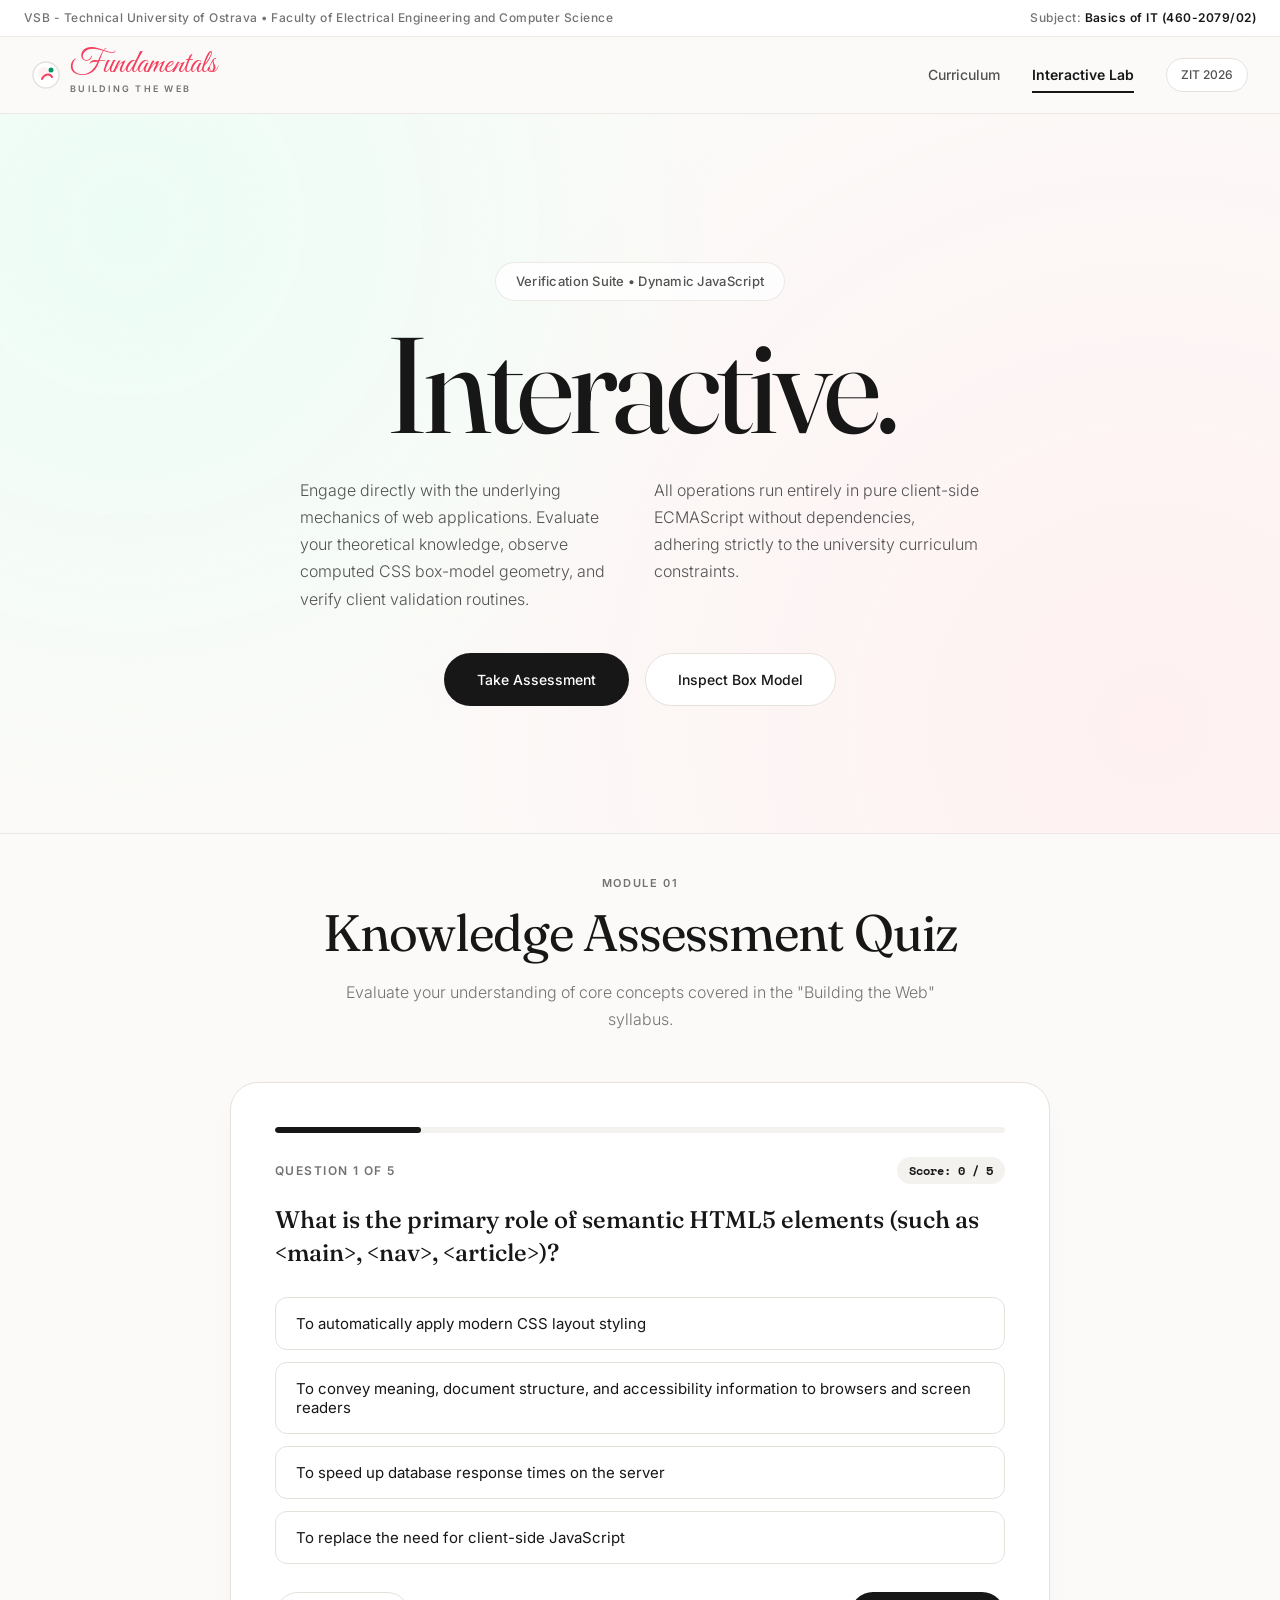
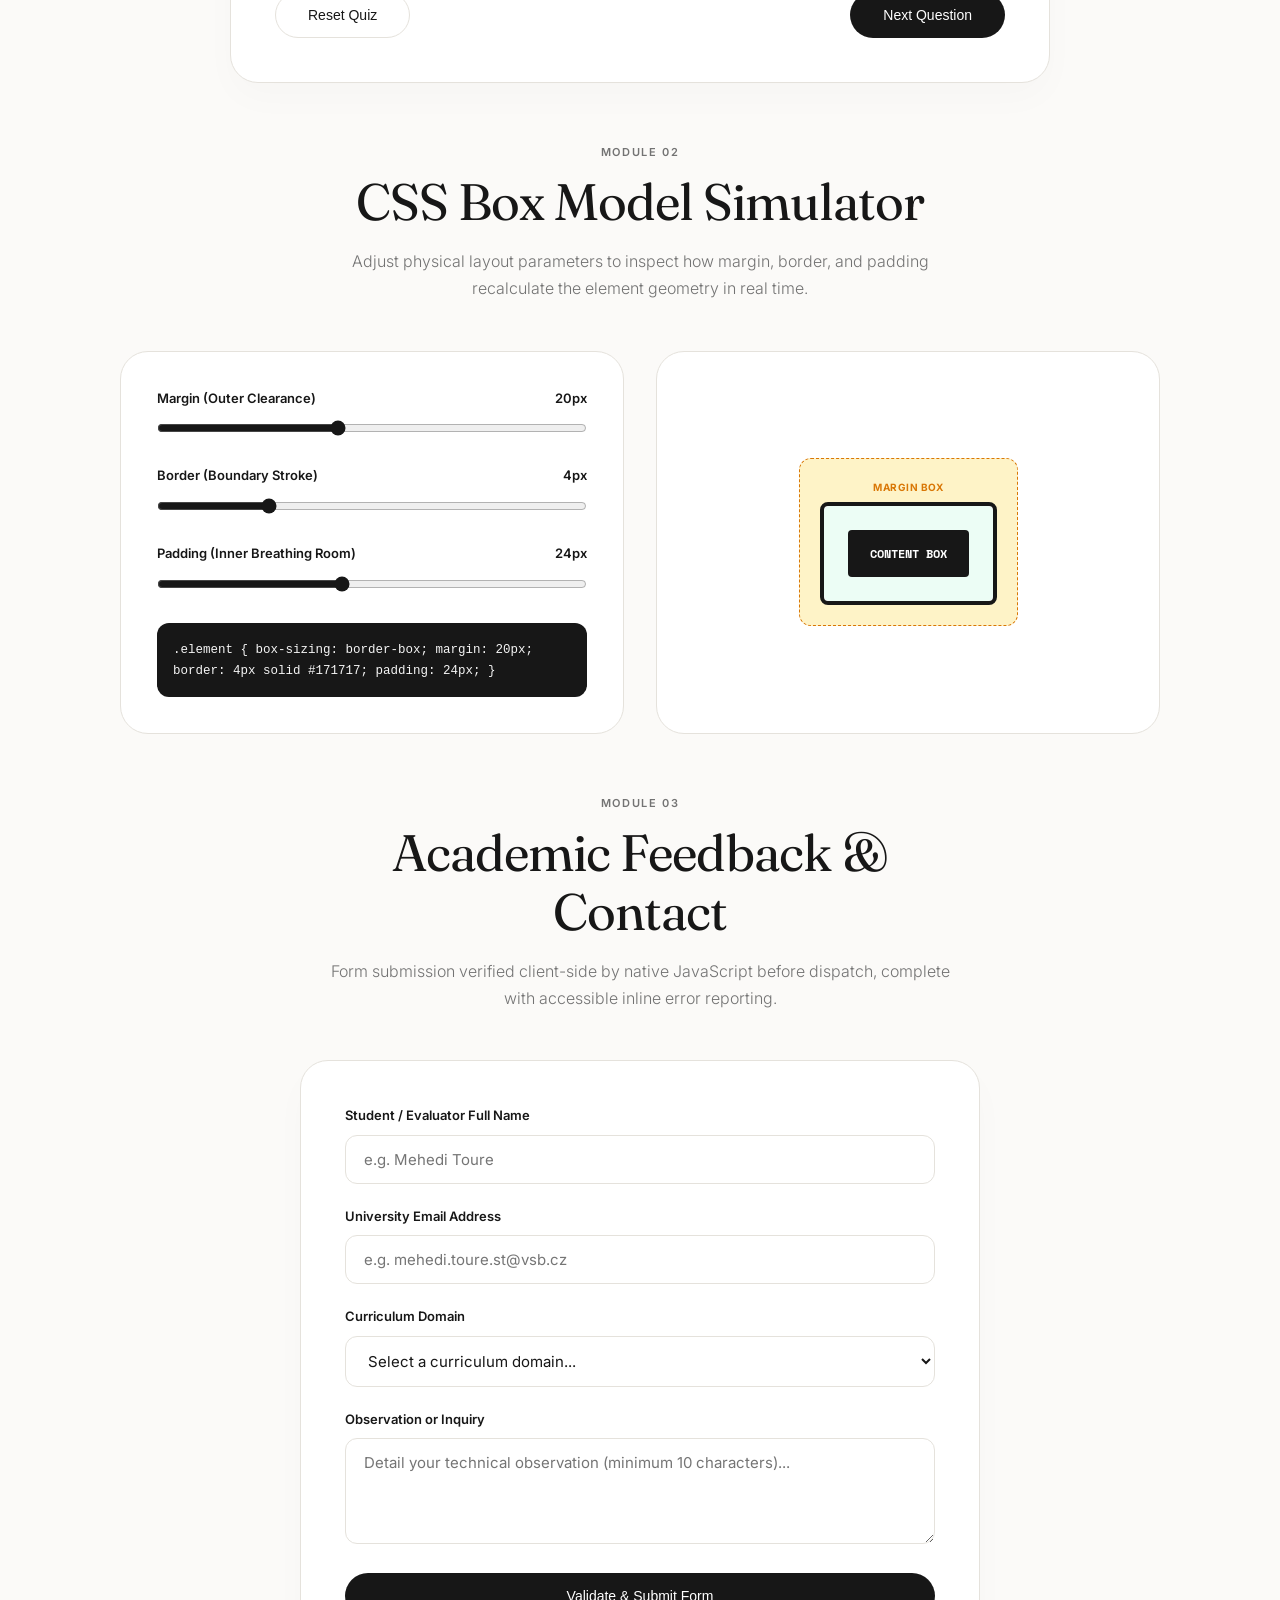
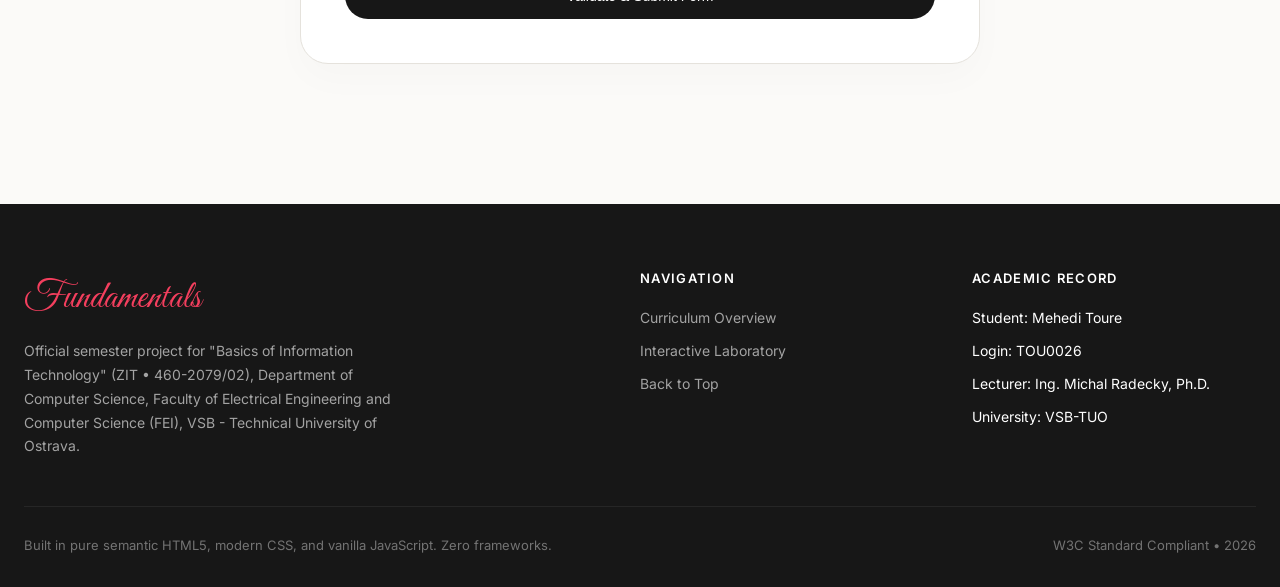
==== commit cd82c358: "style: apply contemporary minimalist luxury editorial design without libraries" ====
--- a/interactive.html
+++ b/interactive.html
@@ -5,69 +5,77 @@
   <meta name="viewport" content="width=device-width, initial-scale=1.0">
   <meta name="description" content="Interactive Laboratory and Assessment Quiz for Basics of IT (ZIT 460-2079/02) at VSB-TUO. Student: Mehedi Toure (TOU0026).">
   <meta name="author" content="Mehedi Toure (TOU0026)">
-  <title>Interactive Lab & Quiz | ZIT 460-2079/02 | VSB-TUO</title>
+  <title>Interactive Lab & Quiz • ZIT 460-2079/02 | VSB-TUO</title>
   <link rel="icon" type="image/svg+xml" href="assets/favicon.svg">
   <link rel="stylesheet" href="css/style.css">
 </head>
 <body>
 
+  <!-- Custom Cursor Follower -->
+  <div id="cursor-follower" aria-hidden="true"></div>
+
   <!-- Top Institutional Bar -->
-  <aside class="header-top-bar" aria-label="Course Header">
-    <span>VSB - TECHNICAL UNIVERSITY OF OSTRAVA &bull; FEI</span>
-    <span>COURSE CODE: 460-2079/02 (ZIT)</span>
+  <aside class="top-institutional-bar" aria-label="Course Header">
+    <span>VSB - Technical University of Ostrava &bull; Faculty of Electrical Engineering and Computer Science</span>
+    <span>Subject: <strong>Basics of IT (460-2079/02)</strong></span>
   </aside>
 
-  <!-- Site Header & Navigation -->
+  <!-- Sticky Glassmorphic Header -->
   <header class="site-header">
     <div class="nav-container">
-      <a href="index.html" class="brand" aria-label="Web Fundamentals Home">
-        <svg viewBox="0 0 32 32" width="24" height="24" aria-hidden="true">
-          <rect width="32" height="32" fill="#0A0A0A"/>
-          <rect width="32" height="4" fill="#EF4444"/>
-          <path d="M8 11L13 16L8 21" stroke="#FAFAFA" stroke-width="2" fill="none"/>
-          <path d="M24 11L19 16L24 21" stroke="#FAFAFA" stroke-width="2" fill="none"/>
-        </svg>
-        <span class="brand-title">WEB FUNDAMENTALS</span>
-        <span class="brand-badge">ACADEMIC DISPATCH</span>
-      </a>
+      <div class="brand-wrapper">
+        <a href="index.html" class="brand-logo" aria-label="Web Fundamentals Home">
+          <svg viewBox="0 0 28 28" width="28" height="28" fill="none" aria-hidden="true">
+            <circle cx="14" cy="14" r="13" stroke="#e5e2dc" stroke-width="1.5" fill="#ffffff"/>
+            <circle cx="12" cy="12" r="6" fill="#fff1f2"/>
+            <path d="M10 18C12 13 18 12 20 16" stroke="#f43f5e" stroke-width="2" stroke-linecap="round"/>
+            <circle cx="19" cy="9" r="2.5" fill="#059669"/>
+          </svg>
+          <div class="brand-title-group">
+            <span class="brand-script">Fundamentals</span>
+            <span class="brand-subtext">Building the Web</span>
+          </div>
+        </a>
+      </div>
 
       <button id="nav-toggle" class="nav-toggle" aria-label="Toggle Navigation Menu" aria-expanded="false">
-        MENU
+        Menu
       </button>
 
       <nav id="site-nav" class="site-nav" aria-label="Primary Navigation">
-        <a href="index.html" class="nav-link">Home & Guides</a>
-        <a href="interactive.html" class="nav-link active">Interactive Lab & Quiz</a>
+        <a href="index.html" class="nav-link">Curriculum</a>
+        <a href="interactive.html" class="nav-link active">Interactive Lab</a>
+        <div class="nav-actions">
+          <span class="pill-badge">ZIT 2026</span>
+        </div>
       </nav>
     </div>
   </header>
 
-  <!-- Hero Editorial Section -->
-  <section class="hero-editorial" aria-labelledby="lab-display-headline">
-    <div class="hero-editorial-inner">
-      <div class="hero-main-col">
-        <span class="overline hero-overline">Laboratory Dossier &bull; Verification Suite</span>
-        <h1 id="lab-display-headline" class="display-title">
-          Interactive Lab & Assessment.
-        </h1>
-        <p class="body-large">
-          Dynamic testing environment designed to validate conceptual mastery of HTML5 document semantics, CSS box model geometry, and event-driven client validation routines.
-        </p>
-        <div class="hero-meta-bar">
-          <span class="meta-tag">Engine: Vanilla ECMAScript (DOM L2)</span>
-          <span class="meta-tag">Dependencies: 0 (Pure Native)</span>
-        </div>
-      </div>
-
-      <aside class="aside-dossier" aria-label="Laboratory Scope">
-        <div class="dossier-header">
-          <span class="overline">Course Requirement</span>
-          <h2 class="dossier-title">Compliance Note</h2>
-        </div>
-        <p class="body-small" style="color: var(--color-text-secondary); line-height: 1.6;">
-          This laboratory satisfies the mandatory LMS requirement for interactive JavaScript functionality. It demonstrates state management, DOM event handling, live calculations, and form validation.
-        </p>
-      </aside>
+  <!-- Hero Section -->
+  <section class="hero" aria-labelledby="lab-hero-title">
+    <div class="hero-content">
+      <div class="hero-badge-container">
+        <span class="hero-pill">Verification Suite &bull; Dynamic JavaScript</span>
+      </div>
+
+      <h1 id="lab-hero-title" class="hero-display-title">
+        Interactive.
+      </h1>
+
+      <div class="hero-lead-grid">
+        <p>
+          Engage directly with the underlying mechanics of web applications. Evaluate your theoretical knowledge, observe computed CSS box-model geometry, and verify client validation routines.
+        </p>
+        <p>
+          All operations run entirely in pure client-side ECMAScript without dependencies, adhering strictly to the university curriculum constraints.
+        </p>
+      </div>
+
+      <div class="hero-buttons">
+        <a href="#quiz-suite" class="btn btn-dark">Take Assessment</a>
+        <a href="#box-model-suite" class="btn btn-light">Inspect Box Model</a>
+      </div>
     </div>
   </section>
 
@@ -75,96 +83,95 @@
   <main class="container">
 
     <!-- Section 1: ZIT Interactive Knowledge Quiz -->
-    <section aria-labelledby="quiz-section-title">
-      <div class="section-headline-group">
-        <div>
-          <span class="overline">Section 01 &bull; Active Recall</span>
-          <h2 id="quiz-section-title" class="headline">Web Standards Assessment Quiz</h2>
-        </div>
-        <span class="caption">5 Questions &bull; Instant Scoring</span>
-      </div>
-
-      <div id="quiz-container" class="quiz-dossier">
+    <section id="quiz-suite" aria-labelledby="quiz-section-title">
+      <div class="section-head">
+        <span class="section-badge">Module 01</span>
+        <h2 id="quiz-section-title" class="section-title">Knowledge Assessment Quiz</h2>
+        <p class="section-subtitle">
+          Evaluate your understanding of core concepts covered in the "Building the Web" syllabus.
+        </p>
+      </div>
+
+      <div id="quiz-container" class="quiz-surface">
         <div class="quiz-progress-track" aria-label="Quiz Progress">
-          <div id="quiz-progress-fill" class="quiz-progress-indicator"></div>
-        </div>
-
-        <div class="quiz-meta-row">
-          <span id="quiz-step" class="quiz-step-label">Question 1 of 5</span>
-          <span id="quiz-score-badge" class="quiz-score-indicator">Score: 0 / 5</span>
-        </div>
-
-        <h3 id="quiz-question" class="subhead" style="margin-bottom: 20px;">Loading Question...</h3>
-
-        <div id="quiz-options" class="quiz-options-group" role="radiogroup" aria-labelledby="quiz-question">
-          <!-- Injected via main.js -->
-        </div>
-
-        <div id="quiz-feedback" class="quiz-explanation-box" role="alert" aria-live="assertive">
-          <!-- Feedback message -->
-        </div>
-
-        <div class="quiz-nav-row">
-          <button id="quiz-reset-btn" type="button" class="btn btn-secondary">Restart Quiz</button>
-          <button id="quiz-next-btn" type="button" class="btn btn-primary" disabled>Next Question</button>
+          <div id="quiz-progress-fill" class="quiz-progress-fill"></div>
+        </div>
+
+        <div class="quiz-header-meta">
+          <span id="quiz-step" class="quiz-step-title">Question 1 of 5</span>
+          <span id="quiz-score-badge" class="quiz-badge">Score: 0 / 5</span>
+        </div>
+
+        <h3 id="quiz-question" class="quiz-question-text">Loading question...</h3>
+
+        <div id="quiz-options" class="quiz-options-grid" role="radiogroup" aria-labelledby="quiz-question">
+          <!-- Dynamically injected via main.js -->
+        </div>
+
+        <div id="quiz-feedback" class="quiz-feedback-box" role="alert" aria-live="assertive">
+          <!-- Dynamic feedback -->
+        </div>
+
+        <div class="quiz-nav-actions">
+          <button id="quiz-reset-btn" type="button" class="btn btn-light">Reset Quiz</button>
+          <button id="quiz-next-btn" type="button" class="btn btn-dark" disabled>Next Question</button>
         </div>
       </div>
     </section>
 
     <!-- Section 2: Interactive CSS Box Model Playground -->
-    <section aria-labelledby="tool-section-title" style="margin-top: 56px;">
-      <div class="section-headline-group">
-        <div>
-          <span class="overline">Section 02 &bull; Geometric Inspector</span>
-          <h2 id="tool-section-title" class="headline">CSS Box Model Simulator</h2>
-        </div>
-        <span class="caption">Real-Time Computed Properties</span>
-      </div>
-
-      <div class="box-model-grid">
+    <section id="box-model-suite" aria-labelledby="box-section-title" style="margin-top: 60px;">
+      <div class="section-head">
+        <span class="section-badge">Module 02</span>
+        <h2 id="box-section-title" class="section-title">CSS Box Model Simulator</h2>
+        <p class="section-subtitle">
+          Adjust physical layout parameters to inspect how margin, border, and padding recalculate the element geometry in real time.
+        </p>
+      </div>
+
+      <div class="box-tool-grid">
         <!-- Controls Column -->
-        <div class="controls-panel">
-          <div class="slider-unit">
+        <div class="tool-controls-card">
+          <div class="slider-group">
             <div class="slider-label-row">
               <span>Margin (Outer Clearance)</span>
               <span id="val-margin">20px</span>
             </div>
-            <input type="range" id="slider-margin" class="editorial-slider" min="0" max="50" value="20" aria-label="Adjust Margin">
-          </div>
-
-          <div class="slider-unit">
+            <input type="range" id="slider-margin" class="minimal-slider" min="0" max="48" value="20" aria-label="Adjust Margin">
+          </div>
+
+          <div class="slider-group">
             <div class="slider-label-row">
-              <span>Border (Structural Stroke)</span>
+              <span>Border (Boundary Stroke)</span>
               <span id="val-border">4px</span>
             </div>
-            <input type="range" id="slider-border" class="editorial-slider" min="0" max="20" value="4" aria-label="Adjust Border Width">
-          </div>
-
-          <div class="slider-unit">
+            <input type="range" id="slider-border" class="minimal-slider" min="0" max="16" value="4" aria-label="Adjust Border Width">
+          </div>
+
+          <div class="slider-group">
             <div class="slider-label-row">
-              <span>Padding (Internal Breathing)</span>
+              <span>Padding (Inner Breathing Room)</span>
               <span id="val-padding">24px</span>
             </div>
-            <input type="range" id="slider-padding" class="editorial-slider" min="0" max="60" value="24" aria-label="Adjust Padding">
-          </div>
-
-          <div class="editorial-code" style="margin-top: 24px;">
-            <div class="code-title">Generated Declaration</div>
+            <input type="range" id="slider-padding" class="minimal-slider" min="0" max="56" value="24" aria-label="Adjust Padding">
+          </div>
+
+          <div class="code-snippet" style="margin-top: 24px;">
             <code id="generated-css">.element {
   box-sizing: border-box;
   margin: 20px;
-  border: 4px solid #0A0A0A;
+  border: 4px solid #171717;
   padding: 24px;
 }</code>
           </div>
         </div>
 
         <!-- Visual Inspection Panel -->
-        <div class="preview-panel">
-          <div id="preview-margin" class="sim-margin-box">
-            <div style="font-family: var(--font-mono); font-size: 10px; font-weight: 700; color: #EF4444; margin-bottom: 6px;">MARGIN BOX</div>
-            <div id="preview-border" class="sim-border-box">
-              <div id="preview-padding" class="sim-padding-box">
+        <div class="tool-preview-card">
+          <div id="preview-margin" class="sim-margin-wrap">
+            <div style="font-size: 10px; font-weight: 700; color: #d97706; margin-bottom: 6px; letter-spacing: 0.05em;">MARGIN BOX</div>
+            <div id="preview-border" class="sim-border-wrap">
+              <div id="preview-padding" class="sim-padding-wrap">
                 <div class="sim-content-box">
                   CONTENT BOX
                 </div>
@@ -176,51 +183,51 @@
     </section>
 
     <!-- Section 3: Interactive Validation Form -->
-    <section aria-labelledby="form-section-title" style="margin-top: 56px;">
-      <div class="section-headline-group">
-        <div>
-          <span class="overline">Section 03 &bull; Input Verification</span>
-          <h2 id="form-section-title" class="headline">Academic Inquiry & Inscription</h2>
-        </div>
-        <span class="caption">Client-Side Constraint Verification</span>
-      </div>
-
-      <div class="form-panel">
-        <div id="form-alert" class="editorial-alert" role="status"></div>
+    <section id="feedback-suite" aria-labelledby="form-section-title" style="margin-top: 60px;">
+      <div class="section-head">
+        <span class="section-badge">Module 03</span>
+        <h2 id="form-section-title" class="section-title">Academic Feedback & Contact</h2>
+        <p class="section-subtitle">
+          Form submission verified client-side by native JavaScript before dispatch, complete with accessible inline error reporting.
+        </p>
+      </div>
+
+      <div class="form-wrapper-card">
+        <div id="form-alert" class="form-success-banner" role="status"></div>
 
         <form id="academic-feedback-form" novalidate>
-          <div class="field-group">
-            <label for="form-name" class="field-label">Student / Evaluator Full Name</label>
-            <input type="text" id="form-name" class="form-control" placeholder="e.g. Mehedi Toure" required minlength="3">
-            <div class="field-error-msg">Input requirement: minimum 3 characters.</div>
-          </div>
-
-          <div class="field-group">
-            <label for="form-email" class="field-label">Institutional Email Address</label>
-            <input type="email" id="form-email" class="form-control" placeholder="e.g. mehedi.toure.st@vsb.cz" required>
-            <div class="field-error-msg">Format requirement: standard RFC 5322 compliant address.</div>
-          </div>
-
-          <div class="field-group">
-            <label for="form-topic" class="field-label">Curriculum Domain</label>
-            <select id="form-topic" class="form-control" required>
+          <div class="form-field-unit">
+            <label for="form-name" class="form-label">Student / Evaluator Full Name</label>
+            <input type="text" id="form-name" class="form-input-control" placeholder="e.g. Mehedi Toure" required minlength="3">
+            <div class="field-error-notice">Please enter at least 3 characters.</div>
+          </div>
+
+          <div class="form-field-unit">
+            <label for="form-email" class="form-label">University Email Address</label>
+            <input type="email" id="form-email" class="form-input-control" placeholder="e.g. mehedi.toure.st@vsb.cz" required>
+            <div class="field-error-notice">Please enter a valid email address (e.g. student@vsb.cz).</div>
+          </div>
+
+          <div class="form-field-unit">
+            <label for="form-topic" class="form-label">Curriculum Domain</label>
+            <select id="form-topic" class="form-input-control" required>
               <option value="">Select a curriculum domain...</option>
               <option value="Semantic HTML5">Semantic HTML5 & Accessibility</option>
               <option value="CSS Box Model & Flexbox">CSS Box Model & Flexbox Layouts</option>
               <option value="Vanilla JavaScript">Vanilla JavaScript & DOM Manipulation</option>
               <option value="Client-Server Infrastructure">Client-Server Infrastructure & Hosting</option>
             </select>
-            <div class="field-error-msg">Selection requirement: choose a valid curriculum topic.</div>
-          </div>
-
-          <div class="field-group">
-            <label for="form-message" class="field-label">Observation or Inquiry</label>
-            <textarea id="form-message" class="form-control" rows="4" placeholder="Detail your technical observation (minimum 10 characters)..." required minlength="10"></textarea>
-            <div class="field-error-msg">Content requirement: minimum 10 characters.</div>
-          </div>
-
-          <button type="submit" class="btn btn-primary" style="width: 100%;">
-            Verify & Transmit Inscription
+            <div class="field-error-notice">Please select a domain from the list.</div>
+          </div>
+
+          <div class="form-field-unit">
+            <label for="form-message" class="form-label">Observation or Inquiry</label>
+            <textarea id="form-message" class="form-input-control" rows="4" placeholder="Detail your technical observation (minimum 10 characters)..." required minlength="10"></textarea>
+            <div class="field-error-notice">Your message must contain at least 10 characters.</div>
+          </div>
+
+          <button type="submit" class="btn btn-dark" style="width: 100%;">
+            Validate & Submit Form
           </button>
         </form>
       </div>
@@ -230,37 +237,37 @@
 
   <!-- Site Footer -->
   <footer class="site-footer">
-    <div class="footer-grid">
+    <div class="footer-inner">
       <div>
-        <div class="footer-brand-title">WEB FUNDAMENTALS</div>
-        <p class="footer-summary">
-          Mandatory semester project for "Basics of Information Technology" (ZIT — code 460-2079/02), Department of Computer Science, Faculty of Electrical Engineering and Computer Science (FEI), VSB - Technical University of Ostrava.
+        <span class="footer-brand-script">Fundamentals</span>
+        <p class="footer-desc">
+          Official semester project for "Basics of Information Technology" (ZIT &bull; 460-2079/02), Department of Computer Science, Faculty of Electrical Engineering and Computer Science (FEI), VSB - Technical University of Ostrava.
         </p>
       </div>
 
       <div>
-        <div class="footer-heading">Navigation</div>
-        <ul class="footer-list">
-          <li><a href="index.html">Home & Core Modules</a></li>
-          <li><a href="interactive.html">Interactive Lab & Quiz</a></li>
-          <li><a href="#lab-display-headline">Back to Top</a></li>
+        <h4 class="footer-col-title">Navigation</h4>
+        <ul class="footer-link-list">
+          <li><a href="index.html">Curriculum Overview</a></li>
+          <li><a href="interactive.html">Interactive Laboratory</a></li>
+          <li><a href="#lab-hero-title">Back to Top</a></li>
         </ul>
       </div>
 
       <div>
-        <div class="footer-heading">Academic Record</div>
-        <ul class="footer-list">
+        <h4 class="footer-col-title">Academic Record</h4>
+        <ul class="footer-link-list">
           <li>Student: Mehedi Toure</li>
           <li>Login: TOU0026</li>
-          <li>Instructor: Ing. Michal Radecky, Ph.D.</li>
-          <li>Institution: VSB-TUO</li>
+          <li>Lecturer: Ing. Michal Radecky, Ph.D.</li>
+          <li>University: VSB-TUO</li>
         </ul>
       </div>
     </div>
 
-    <div class="footer-legal-bar">
+    <div class="footer-bottom-bar">
       <span>Built in pure semantic HTML5, modern CSS, and vanilla JavaScript. Zero frameworks.</span>
-      <span>SDM Editorial Standard &bull; W3C Compliant &bull; 2026</span>
+      <span>W3C Standard Compliant &bull; 2026</span>
     </div>
   </footer>
 
--- a/css/style.css
+++ b/css/style.css
@@ -1,989 +1,1059 @@
 /* ==========================================================================
-   SDM Editorial Design System
-   High-contrast, authoritative, educational editorial design system.
+   Minimalist Luxury Editorial Design
+   Inspired by contemporary high-end typographic minimalism (Fraunces + Inter)
+   100% Pure Vanilla CSS (Zero Tailwind, Zero Frameworks)
    Project: Web Fundamentals - ZIT (460-2079/02) - VSB-TUO
-   Student: Mehedi Toure (TOU0026)
+   Student: Mehedi Touré (TOU0026)
    ========================================================================== */
 
-@import url('https://fonts.googleapis.com/css2?family=Archivo+Black&family=Space+Mono:ital,wght@0,400;0,700;1,400&family=Work+Sans:ital,wght@0,400;0,500;0,600;0,700;1,400&display=swap');
+@import url('https://fonts.googleapis.com/css2?family=Fraunces:opsz,wght@9..144,300;9..144,400;9..144,500;9..144,600&family=Great+Vibes&family=Inter:wght@300;400;500;600;700&family=Space+Mono:wght@400;700&display=swap');
 
 :root {
-  /* Brand Palette */
-  --color-primary: #0A0A0A;
-  --color-secondary: #EF4444;
-  --color-tertiary: #FAFAFA;
-
-  /* Surface Palette */
-  --color-bg: #FAFAFA;
-  --color-surface: #F5F5F5;
-  --color-surface-raised: #E5E5E5;
-
-  /* Content Palette */
-  --color-text-primary: #0A0A0A;
-  --color-text-secondary: #525252;
-  --color-text-tertiary: #A3A3A3;
-
-  /* Border Palette */
-  --color-border-subtle: #E5E5E5;
-  --color-border-medium: #D4D4D4;
-  --color-border-strong: #0A0A0A;
-
-  /* Semantic Colors */
-  --color-success: #16A34A;
-  --color-warning: #CA8A04;
-  --color-error: #EF4444;
-  --color-info: #0A0A0A;
+  /* Surface & Base */
+  --bg-main: #fbfaf8;
+  --bg-surface: #ffffff;
+  --bg-surface-subtle: #f4f2ee;
+  --bg-card: #ffffff;
+  
+  /* Text */
+  --text-primary: #171717;
+  --text-secondary: #525252;
+  --text-muted: #737373;
+  --text-faint: #a3a3a3;
+
+  /* Borders & Dividers */
+  --border-subtle: rgba(229, 226, 220, 0.7);
+  --border-medium: #e5e2dc;
+  --border-strong: #171717;
+
+  /* Editorial Accents */
+  --accent-rose: #f43f5e;
+  --accent-rose-soft: #fff1f2;
+  --accent-emerald: #059669;
+  --accent-emerald-soft: #ecfdf5;
 
   /* Typography Stacks */
-  --font-display: "Archivo Black", Impact, "Arial Black", sans-serif;
-  --font-body: "Work Sans", -apple-system, "Segoe UI", Helvetica, sans-serif;
-  --font-mono: "Space Mono", "Courier New", Consolas, monospace;
-
-  /* Layout */
-  --max-width: 1200px;
-  --border-radius: 0px;
-  --focus-ring: 0 0 0 2px #FAFAFA, 0 0 0 4px #0A0A0A;
-}
-
-/* Base Reset & Geometric Precision */
+  --font-serif: "Fraunces", Georgia, "Times New Roman", serif;
+  --font-sans: "Inter", -apple-system, BlinkMacSystemFont, "Segoe UI", Roboto, sans-serif;
+  --font-script: "Great Vibes", cursive;
+  --font-mono: "Space Mono", Menlo, Consolas, monospace;
+
+  /* Geometry */
+  --max-width: 1280px;
+  --radius-pill: 9999px;
+  --radius-card: 28px;
+  --radius-sm: 12px;
+
+  /* Transitions */
+  --ease-smooth: cubic-bezier(0.16, 1, 0.3, 1);
+}
+
+/* Reset */
 *, *::before, *::after {
   box-sizing: border-box;
   margin: 0;
   padding: 0;
-  border-radius: 0 !important;
-  box-shadow: none !important;
 }
 
 html {
-  font-family: var(--font-body);
+  font-family: var(--font-sans);
   font-size: 16px;
-  line-height: 1.70;
-  color: var(--color-text-primary);
-  background-color: var(--color-bg);
+  line-height: 1.65;
+  color: var(--text-primary);
+  background-color: var(--bg-main);
   scroll-behavior: smooth;
   -webkit-font-smoothing: antialiased;
+  -moz-osx-font-smoothing: grayscale;
 }
 
 body {
   min-height: 100vh;
   display: flex;
   flex-direction: column;
-  background-color: var(--color-bg);
+  background-color: var(--bg-main);
+  overflow-x: hidden;
+}
+
+/* Custom Interactive Cursor Follower */
+#cursor-follower {
+  position: fixed;
+  width: 22px;
+  height: 22px;
+  background-color: rgba(0, 0, 0, 0.25);
+  border-radius: var(--radius-pill);
+  pointer-events: none;
+  z-index: 9999;
+  mix-blend-mode: difference;
+  transform: translate(-50%, -50%);
+  transition: transform 0.15s ease-out, width 0.2s ease, height 0.2s ease, background-color 0.2s ease;
+  left: -100px;
+  top: -100px;
+}
+
+@media (max-width: 768px) {
+  #cursor-follower {
+    display: none;
+  }
 }
 
 a {
-  color: var(--color-primary);
-  text-decoration: underline;
-  text-decoration-thickness: 1px;
-  text-underline-offset: 3px;
-  transition: color 0.15s ease;
-}
-
-a:hover {
-  color: var(--color-secondary);
-}
-
-a:focus-visible, button:focus-visible, input:focus-visible, select:focus-visible, textarea:focus-visible {
-  outline: none;
-  box-shadow: var(--focus-ring) !important;
-}
-
-/* Typography Hierarchy */
-.display-title {
-  font-family: var(--font-display);
-  font-size: clamp(34px, 5vw, 56px);
-  font-weight: 400;
-  line-height: 1.05;
-  letter-spacing: -0.03em;
-  color: var(--color-text-primary);
-  text-transform: none;
-}
-
-.headline {
-  font-family: var(--font-display);
-  font-size: clamp(26px, 3.5vw, 38px);
-  font-weight: 400;
-  line-height: 1.10;
-  letter-spacing: -0.02em;
-  color: var(--color-text-primary);
-}
-
-.subhead {
-  font-family: var(--font-display);
-  font-size: clamp(20px, 2.5vw, 24px);
-  font-weight: 400;
-  line-height: 1.20;
-  letter-spacing: -0.01em;
-  color: var(--color-text-primary);
-}
-
-.body-large {
-  font-family: var(--font-body);
-  font-size: 20px;
-  font-weight: 400;
-  line-height: 1.65;
-  color: var(--color-text-secondary);
-}
-
-.body-regular {
-  font-family: var(--font-body);
-  font-size: 16px;
-  font-weight: 400;
-  line-height: 1.70;
-  color: var(--color-text-primary);
-}
-
-.body-small {
-  font-family: var(--font-body);
-  font-size: 14px;
-  font-weight: 400;
-  line-height: 1.60;
-  color: var(--color-text-secondary);
-}
-
-.caption {
-  font-family: var(--font-body);
+  color: inherit;
+  text-decoration: none;
+  transition: color 0.2s ease, opacity 0.2s ease;
+}
+
+/* Top Subtle Bar */
+.top-institutional-bar {
+  background-color: var(--bg-surface);
+  border-bottom: 1px solid var(--border-subtle);
+  padding: 8px 24px;
   font-size: 12px;
   font-weight: 500;
-  line-height: 1.50;
-  letter-spacing: 0.01em;
-  color: var(--color-text-secondary);
-}
-
-.overline {
-  font-family: var(--font-body);
-  font-size: 11px;
-  font-weight: 700;
-  line-height: 1.40;
-  letter-spacing: 0.12em;
-  text-transform: uppercase;
-  color: var(--color-primary);
-  display: block;
-}
-
-/* Site Header */
+  color: var(--text-muted);
+  display: flex;
+  justify-content: space-between;
+  align-items: center;
+  letter-spacing: 0.04em;
+}
+
+.top-institutional-bar span strong {
+  color: var(--text-primary);
+  font-weight: 600;
+}
+
+/* Glassmorphic Navigation */
 .site-header {
   position: sticky;
   top: 0;
-  z-index: 100;
-  background-color: var(--color-tertiary);
-  border-bottom: 2px solid var(--color-border-strong);
-}
-
-.header-top-bar {
-  background-color: var(--color-primary);
-  color: var(--color-tertiary);
-  font-family: var(--font-mono);
-  font-size: 11px;
-  letter-spacing: 0.05em;
-  padding: 4px 16px;
-  display: flex;
-  justify-content: space-between;
-  align-items: center;
-}
-
-.header-top-bar a {
-  color: var(--color-tertiary);
-  text-decoration: none;
+  z-index: 50;
+  background-color: rgba(251, 250, 248, 0.85);
+  backdrop-filter: blur(20px);
+  -webkit-backdrop-filter: blur(20px);
+  border-bottom: 1px solid var(--border-subtle);
+  transition: background-color 0.3s ease;
 }
 
 .nav-container {
   max-width: var(--max-width);
   margin: 0 auto;
-  padding: 0 16px;
+  padding: 16px 32px;
   display: flex;
   align-items: center;
   justify-content: space-between;
-  height: 64px;
-}
-
-.brand {
+  gap: 24px;
+}
+
+.brand-wrapper {
+  display: flex;
+  align-items: center;
+  gap: 16px;
+}
+
+.brand-logo {
+  display: flex;
+  align-items: center;
+  gap: 10px;
+  text-decoration: none;
+}
+
+.brand-title-group {
+  display: flex;
+  flex-direction: column;
+}
+
+.brand-script {
+  font-family: var(--font-script);
+  font-size: 32px;
+  color: var(--accent-rose);
+  line-height: 0.8;
+  padding-right: 4px;
+}
+
+.brand-subtext {
+  font-size: 9px;
+  letter-spacing: 0.25em;
+  text-transform: uppercase;
+  color: var(--text-muted);
+  font-weight: 600;
+  margin-top: 4px;
+}
+
+.site-nav {
+  display: flex;
+  align-items: center;
+  gap: 32px;
+}
+
+.nav-link {
+  font-size: 14px;
+  font-weight: 500;
+  color: var(--text-secondary);
+  position: relative;
+  padding: 6px 0;
+  transition: color 0.3s ease;
+}
+
+.nav-link::after {
+  content: "";
+  position: absolute;
+  bottom: 0;
+  left: 0;
+  width: 0;
+  height: 2px;
+  background-color: var(--text-primary);
+  transition: width 0.3s var(--ease-smooth);
+}
+
+.nav-link:hover {
+  color: var(--text-primary);
+}
+
+.nav-link:hover::after,
+.nav-link.active::after {
+  width: 100%;
+}
+
+.nav-link.active {
+  color: var(--text-primary);
+  font-weight: 600;
+}
+
+.nav-actions {
   display: flex;
   align-items: center;
   gap: 12px;
-  text-decoration: none;
-  color: var(--color-primary);
-}
-
-.brand-title {
-  font-family: var(--font-display);
-  font-size: 22px;
-  letter-spacing: -0.02em;
-  line-height: 1;
-}
-
-.brand-badge {
-  font-family: var(--font-mono);
-  font-size: 11px;
-  font-weight: 700;
-  background-color: var(--color-primary);
-  color: var(--color-tertiary);
-  padding: 3px 6px;
-  text-transform: uppercase;
-}
-
-.site-nav {
-  display: flex;
-  align-items: center;
-  height: 100%;
-}
-
-.nav-link {
-  height: 64px;
+}
+
+.pill-badge {
   display: inline-flex;
   align-items: center;
-  padding: 0 18px;
-  font-family: var(--font-body);
-  font-size: 14px;
-  font-weight: 600;
-  color: var(--color-text-secondary);
-  text-decoration: none;
-  border-bottom: 3px solid transparent;
-  transition: all 0.15s ease;
-}
-
-.nav-link:hover {
-  color: var(--color-primary);
-  background-color: var(--color-surface);
-  text-decoration: none;
-}
-
-.nav-link.active {
-  color: var(--color-primary);
-  border-bottom: 3px solid var(--color-secondary);
-  font-weight: 700;
-  text-decoration: none;
+  gap: 6px;
+  padding: 6px 14px;
+  border-radius: var(--radius-pill);
+  background-color: var(--bg-surface);
+  border: 1px solid var(--border-medium);
+  font-size: 12px;
+  font-weight: 500;
+  color: var(--text-secondary);
 }
 
 .nav-toggle {
   display: none;
   background: transparent;
-  border: 2px solid var(--color-border-strong);
-  padding: 6px 10px;
+  border: 1px solid var(--border-medium);
+  padding: 8px 14px;
+  border-radius: var(--radius-pill);
   cursor: pointer;
+  font-size: 13px;
+  font-weight: 600;
+}
+
+/* Hero Section */
+.hero {
+  position: relative;
+  min-height: 80vh;
+  display: flex;
+  align-items: center;
+  justify-content: center;
+  padding: 80px 24px 60px 24px;
+  background: radial-gradient(circle at 10% 15%, #ecfdf5 0%, transparent 45%),
+              radial-gradient(circle at 90% 85%, #fff1f2 0%, var(--bg-main) 60%);
+  border-bottom: 1px solid var(--border-subtle);
+  text-align: center;
+}
+
+.hero-content {
+  max-width: 980px;
+  margin: 0 auto;
+}
+
+.hero-badge-container {
+  margin-bottom: 24px;
+}
+
+.hero-pill {
+  display: inline-block;
+  padding: 8px 20px;
+  background-color: rgba(255, 255, 255, 0.75);
+  backdrop-filter: blur(10px);
+  -webkit-backdrop-filter: blur(10px);
+  border: 1px solid var(--border-subtle);
+  border-radius: var(--radius-pill);
+  font-size: 13px;
+  font-weight: 500;
+  color: var(--text-secondary);
+  letter-spacing: 0.02em;
+}
+
+.hero-display-title {
+  font-family: var(--font-serif);
+  font-size: clamp(3.6rem, 11vw, 8.5rem);
+  font-weight: 400;
+  line-height: 0.88;
+  letter-spacing: -0.04em;
+  color: var(--text-primary);
+  margin-bottom: 32px;
+}
+
+.hero-lead-grid {
+  max-width: 680px;
+  margin: 0 auto 40px auto;
+  display: grid;
+  grid-template-columns: 1fr 1fr;
+  gap: 28px;
+  text-align: left;
+  font-size: 16px;
+  font-weight: 300;
+  color: var(--text-secondary);
+  line-height: 1.7;
+}
+
+.hero-buttons {
+  display: flex;
+  align-items: center;
+  justify-content: center;
+  gap: 16px;
+  flex-wrap: wrap;
+}
+
+/* Button Component */
+.btn {
+  display: inline-flex;
+  align-items: center;
+  justify-content: center;
+  gap: 8px;
+  padding: 14px 32px;
+  border-radius: var(--radius-pill);
+  font-size: 14px;
+  font-weight: 500;
+  cursor: pointer;
+  transition: all 0.3s var(--ease-smooth);
+  border: 1px solid transparent;
+  text-decoration: none;
+}
+
+.btn-dark {
+  background-color: var(--text-primary);
+  color: #ffffff;
+}
+
+.btn-dark:hover {
+  background-color: #262626;
+  transform: scale(1.03);
+}
+
+.btn-light {
+  background-color: var(--bg-surface);
+  color: var(--text-primary);
+  border-color: var(--border-medium);
+}
+
+.btn-light:hover {
+  background-color: #ffffff;
+  border-color: var(--text-primary);
+  transform: scale(1.03);
+}
+
+/* Student Record Feature Card */
+.student-banner-wrap {
+  max-width: var(--max-width);
+  margin: -40px auto 60px auto;
+  padding: 0 24px;
+  position: relative;
+  z-index: 10;
+}
+
+.student-card {
+  background-color: var(--bg-surface);
+  border: 1px solid var(--border-medium);
+  border-radius: var(--radius-card);
+  padding: 32px 40px;
+  display: grid;
+  grid-template-columns: 1.4fr repeat(3, 1fr);
+  gap: 24px;
+  align-items: center;
+  box-shadow: 0 20px 40px rgba(0, 0, 0, 0.03);
+}
+
+.student-heading-col h3 {
+  font-family: var(--font-serif);
+  font-size: 24px;
+  font-weight: 500;
+  margin-bottom: 4px;
+}
+
+.student-heading-col p {
+  font-size: 13px;
+  color: var(--text-muted);
+}
+
+.student-data-item {
+  border-left: 1px solid var(--border-medium);
+  padding-left: 20px;
+}
+
+.student-data-label {
+  font-size: 11px;
+  text-transform: uppercase;
+  letter-spacing: 0.12em;
+  color: var(--text-muted);
+  font-weight: 600;
+  margin-bottom: 4px;
+}
+
+.student-data-val {
+  font-size: 16px;
+  font-weight: 600;
+  color: var(--text-primary);
+}
+
+/* Real-time Ticker / Bar */
+.ticker-section {
+  max-width: var(--max-width);
+  margin: 0 auto 50px auto;
+  padding: 0 24px;
+}
+
+.ticker-bar {
+  background-color: var(--bg-surface);
+  border: 1px solid var(--border-medium);
+  border-radius: var(--radius-pill);
+  padding: 12px 28px;
+  display: flex;
+  align-items: center;
+  justify-content: space-between;
+  flex-wrap: wrap;
+  gap: 16px;
+}
+
+.ticker-left {
+  display: flex;
+  align-items: center;
+  gap: 12px;
+  font-size: 14px;
+  color: var(--text-secondary);
+}
+
+.ticker-dot {
+  width: 8px;
+  height: 8px;
+  border-radius: var(--radius-pill);
+  background-color: var(--accent-emerald);
+}
+
+.countdown-digits {
+  font-family: var(--font-mono);
+  font-size: 14px;
+  font-weight: 700;
+  color: var(--text-primary);
+  background-color: var(--bg-surface-subtle);
+  padding: 4px 12px;
+  border-radius: var(--radius-pill);
+}
+
+.clock-digits {
   font-family: var(--font-mono);
   font-size: 13px;
-  font-weight: 700;
-}
-
-/* Layout Container */
-main {
-  flex: 1;
-}
-
+  color: var(--text-muted);
+}
+
+/* Section Common Structure */
 .container {
   max-width: var(--max-width);
   margin: 0 auto;
-  padding: 48px 16px;
-}
-
-/* Hero Editorial Grid */
-.hero-editorial {
-  border-bottom: 2px solid var(--color-border-strong);
-  background-color: var(--color-tertiary);
-}
-
-.hero-editorial-inner {
-  max-width: var(--max-width);
-  margin: 0 auto;
-  padding: 56px 16px 48px 16px;
-  display: grid;
-  grid-template-columns: 2fr 1.1fr;
-  gap: 48px;
-}
-
-.hero-main-col {
-  display: flex;
-  flex-direction: column;
-  justify-content: center;
-}
-
-.hero-overline {
+  padding: 40px 24px 80px 24px;
+}
+
+.section-head {
+  text-align: center;
+  max-width: 640px;
+  margin: 0 auto 48px auto;
+}
+
+.section-badge {
+  font-size: 11px;
+  font-weight: 600;
+  letter-spacing: 0.15em;
+  text-transform: uppercase;
+  color: var(--text-muted);
   margin-bottom: 12px;
-  color: var(--color-secondary);
-}
-
-.hero-editorial .display-title {
-  margin-bottom: 20px;
-}
-
-.hero-editorial .body-large {
-  margin-bottom: 24px;
-}
-
-.hero-meta-bar {
-  display: flex;
-  flex-wrap: wrap;
-  gap: 8px;
-  padding-top: 16px;
-  border-top: 1px solid var(--color-border-medium);
-}
-
-.meta-tag {
-  font-family: var(--font-mono);
-  font-size: 11px;
-  padding: 4px 8px;
-  border: 1px solid var(--color-border-strong);
-  background-color: var(--color-tertiary);
-  color: var(--color-primary);
-}
-
-/* Editorial Aside Card */
-.aside-dossier {
-  border: 2px solid var(--color-border-strong);
-  background-color: var(--color-surface);
-  padding: 24px;
-  display: flex;
-  flex-direction: column;
-}
-
-.dossier-header {
-  border-bottom: 2px solid var(--color-border-strong);
-  padding-bottom: 12px;
+  display: block;
+}
+
+.section-title {
+  font-family: var(--font-serif);
+  font-size: clamp(2.2rem, 5vw, 3.2rem);
+  font-weight: 400;
+  line-height: 1.15;
+  letter-spacing: -0.02em;
   margin-bottom: 16px;
 }
 
-.dossier-title {
-  font-family: var(--font-display);
-  font-size: 18px;
-  line-height: 1.1;
-  text-transform: uppercase;
-  color: var(--color-primary);
-}
-
-.dossier-grid {
-  display: grid;
-  grid-template-columns: 1fr;
-  gap: 12px;
-}
-
-.dossier-entry {
-  border-bottom: 1px solid var(--color-border-medium);
-  padding-bottom: 8px;
-}
-
-.dossier-entry:last-child {
-  border-bottom: none;
-  padding-bottom: 0;
-}
-
-.dossier-label {
-  font-family: var(--font-body);
-  font-size: 11px;
-  font-weight: 700;
-  letter-spacing: 0.1em;
-  text-transform: uppercase;
-  color: var(--color-text-secondary);
-}
-
-.dossier-value {
-  font-family: var(--font-mono);
-  font-size: 14px;
-  font-weight: 700;
-  color: var(--color-primary);
-  margin-top: 2px;
-}
-
-/* Editorial Ticker Bar */
-.editorial-ticker {
-  background-color: var(--color-tertiary);
-  border: 2px solid var(--color-border-strong);
-  border-left: 6px solid var(--color-secondary);
-  padding: 16px 20px;
-  margin-bottom: 48px;
-  display: flex;
-  flex-wrap: wrap;
+.section-subtitle {
+  font-size: 16px;
+  color: var(--text-muted);
+  font-weight: 300;
+  line-height: 1.7;
+}
+
+/* Filter Bar Component */
+.filter-container {
+  display: flex;
   align-items: center;
   justify-content: space-between;
-  gap: 16px;
-}
-
-.ticker-left {
-  display: flex;
-  align-items: baseline;
-  gap: 12px;
-}
-
-.ticker-title {
-  font-family: var(--font-mono);
-  font-size: 12px;
-  font-weight: 700;
-  text-transform: uppercase;
-  color: var(--color-primary);
-}
-
-.countdown-digits {
-  font-family: var(--font-mono);
-  font-size: 16px;
-  font-weight: 700;
-  background-color: var(--color-primary);
-  color: var(--color-tertiary);
-  padding: 4px 10px;
-}
-
-.clock-digits {
-  font-family: var(--font-mono);
-  font-size: 13px;
-  color: var(--color-text-secondary);
-}
-
-/* Section Header */
-.section-headline-group {
-  border-bottom: 2px solid var(--color-border-strong);
-  padding-bottom: 16px;
-  margin-bottom: 32px;
-  display: flex;
-  justify-content: space-between;
-  align-items: flex-end;
   flex-wrap: wrap;
   gap: 16px;
-}
-
-/* Search Box */
-.search-wrapper {
-  margin-bottom: 32px;
-}
-
-.editorial-input {
-  width: 100%;
-  max-width: 480px;
-  padding: 12px 14px;
-  border: 2px solid var(--color-border-strong);
-  background-color: var(--color-tertiary);
-  font-family: var(--font-mono);
+  margin-bottom: 40px;
+  padding: 16px 24px;
+  background-color: var(--bg-surface);
+  border: 1px solid var(--border-medium);
+  border-radius: var(--radius-pill);
+}
+
+.filter-input {
+  border: none;
+  background: transparent;
+  font-family: var(--font-sans);
   font-size: 14px;
-  color: var(--color-primary);
-}
-
-/* Editorial Cards Grid */
+  color: var(--text-primary);
+  outline: none;
+  width: 280px;
+}
+
+.filter-input::placeholder {
+  color: var(--text-faint);
+}
+
+/* Grid of Cards */
 .editorial-grid {
   display: grid;
   grid-template-columns: repeat(auto-fit, minmax(340px, 1fr));
-  gap: 24px;
-  margin-bottom: 48px;
-}
-
-.editorial-card {
-  background-color: var(--color-tertiary);
-  border: 2px solid var(--color-border-strong);
-  padding: 24px;
+  gap: 28px;
+  margin-bottom: 60px;
+}
+
+.luxury-card {
+  background-color: var(--bg-surface);
+  border: 1px solid var(--border-medium);
+  border-radius: var(--radius-card);
+  padding: 36px 32px;
   display: flex;
   flex-direction: column;
-}
-
-.editorial-card.featured {
-  border-top: 6px solid var(--color-secondary);
-}
-
-.card-header-bar {
+  transition: transform 0.4s var(--ease-smooth), box-shadow 0.4s var(--ease-smooth), border-color 0.3s ease;
+}
+
+.luxury-card:hover {
+  transform: translateY(-6px);
+  border-color: #d1cdc7;
+  box-shadow: 0 24px 48px rgba(0, 0, 0, 0.04);
+}
+
+.card-top-meta {
   display: flex;
   justify-content: space-between;
   align-items: center;
+  margin-bottom: 20px;
+}
+
+.card-category {
+  font-size: 11px;
+  font-weight: 600;
+  text-transform: uppercase;
+  letter-spacing: 0.12em;
+  color: var(--text-muted);
+}
+
+.card-pill-tag {
+  font-size: 11px;
+  padding: 3px 10px;
+  background-color: var(--bg-surface-subtle);
+  border-radius: var(--radius-pill);
+  color: var(--text-secondary);
+  font-weight: 500;
+}
+
+.luxury-card h3 {
+  font-family: var(--font-serif);
+  font-size: 26px;
+  font-weight: 500;
+  line-height: 1.25;
   margin-bottom: 14px;
-  border-bottom: 1px solid var(--color-border-medium);
-  padding-bottom: 8px;
-}
-
-.card-index {
-  font-family: var(--font-mono);
-  font-size: 12px;
-  font-weight: 700;
-  color: var(--color-text-secondary);
-}
-
-.editorial-card .subhead {
-  margin-bottom: 14px;
-}
-
-.editorial-card p {
-  color: var(--color-text-secondary);
+  letter-spacing: -0.01em;
+}
+
+.luxury-card p {
+  color: var(--text-secondary);
   font-size: 15px;
-  margin-bottom: 16px;
+  font-weight: 300;
+  line-height: 1.7;
+  margin-bottom: 20px;
   flex: 1;
 }
 
-.editorial-list {
+.spec-list {
   list-style: none;
-  border-top: 1px solid var(--color-border-subtle);
-  padding-top: 12px;
-  margin-bottom: 16px;
   display: flex;
   flex-direction: column;
+  gap: 10px;
+  margin-bottom: 24px;
+  border-top: 1px solid var(--border-subtle);
+  padding-top: 18px;
+}
+
+.spec-list li {
+  font-size: 13.5px;
+  color: var(--text-secondary);
+  display: flex;
+  align-items: baseline;
   gap: 8px;
 }
 
-.editorial-list li {
-  font-size: 14px;
-  color: var(--color-text-primary);
-  padding-left: 14px;
-  position: relative;
-}
-
-.editorial-list li::before {
-  content: "";
-  position: absolute;
-  left: 0;
-  top: 7px;
-  width: 5px;
-  height: 5px;
-  background-color: var(--color-primary);
-}
-
-/* Code Snippets */
-.editorial-code {
-  background-color: var(--color-surface);
-  border: 1px solid var(--color-border-strong);
-  padding: 12px 14px;
+.spec-list li strong {
+  color: var(--text-primary);
+  font-weight: 600;
+}
+
+.code-snippet {
+  background-color: #171717;
+  color: #f5f5f5;
+  border-radius: var(--radius-sm);
+  padding: 16px;
   font-family: var(--font-mono);
   font-size: 12.5px;
   line-height: 1.6;
   overflow-x: auto;
-  color: var(--color-primary);
-}
-
-.code-title {
-  font-family: var(--font-mono);
-  font-size: 10px;
-  font-weight: 700;
-  letter-spacing: 0.1em;
-  text-transform: uppercase;
-  color: var(--color-text-secondary);
-  margin-bottom: 6px;
-}
-
-/* Callout / Pull Quote */
-.pull-quote {
-  border-left: 4px solid var(--color-secondary);
-  background-color: var(--color-surface);
-  padding: 24px;
-  margin: 40px 0;
-}
-
-.pull-quote .body-large {
-  color: var(--color-primary);
-  font-weight: 500;
-  font-style: italic;
-  margin-bottom: 12px;
-}
-
-/* Buttons */
-.btn {
-  display: inline-flex;
-  align-items: center;
-  justify-content: center;
-  padding: 12px 24px;
-  font-family: var(--font-mono);
-  font-size: 13px;
-  font-weight: 700;
-  letter-spacing: 0.05em;
-  text-transform: uppercase;
-  cursor: pointer;
-  transition: all 0.15s ease;
-  text-decoration: none;
-}
-
-.btn-primary {
-  background-color: var(--color-primary);
-  color: var(--color-tertiary);
-  border: 2px solid var(--color-primary);
-}
-
-.btn-primary:hover:not(:disabled) {
-  background-color: var(--color-tertiary);
-  color: var(--color-primary);
-}
-
-.btn-primary:disabled {
-  background-color: var(--color-border-medium);
-  border-color: var(--color-border-medium);
-  color: var(--color-text-tertiary);
-  cursor: not-allowed;
-}
-
-.btn-secondary {
-  background-color: transparent;
-  color: var(--color-primary);
-  border: 2px solid var(--color-primary);
-}
-
-.btn-secondary:hover {
-  background-color: var(--color-surface-raised);
+}
+
+/* Call to Action Banner */
+.cta-banner {
+  background-color: #171717;
+  color: #ffffff;
+  border-radius: var(--radius-card);
+  padding: 72px 40px;
+  text-align: center;
+  margin-top: 40px;
+  position: relative;
+  overflow: hidden;
+}
+
+.cta-banner h2 {
+  font-family: var(--font-serif);
+  font-size: clamp(2rem, 5vw, 3.5rem);
+  font-weight: 400;
+  margin-bottom: 16px;
+  line-height: 1.15;
+}
+
+.cta-banner p {
+  max-width: 580px;
+  margin: 0 auto 32px auto;
+  font-size: 17px;
+  font-weight: 300;
+  color: #a3a3a3;
+  line-height: 1.7;
 }
 
 /* Quiz Interface */
-.quiz-dossier {
-  border: 2px solid var(--color-border-strong);
-  background-color: var(--color-tertiary);
-  padding: 32px;
-  margin-bottom: 48px;
+.quiz-surface {
+  background-color: var(--bg-surface);
+  border: 1px solid var(--border-medium);
+  border-radius: var(--radius-card);
+  padding: 44px;
+  max-width: 820px;
+  margin: 0 auto 60px auto;
+  box-shadow: 0 16px 36px rgba(0, 0, 0, 0.02);
 }
 
 .quiz-progress-track {
   width: 100%;
-  height: 8px;
-  background-color: var(--color-surface-raised);
-  border: 1px solid var(--color-border-strong);
+  height: 6px;
+  background-color: var(--bg-surface-subtle);
+  border-radius: var(--radius-pill);
+  overflow: hidden;
   margin-bottom: 24px;
 }
 
-.quiz-progress-indicator {
+.quiz-progress-fill {
   height: 100%;
   width: 20%;
-  background-color: var(--color-primary);
-  transition: width 0.2s ease;
-}
-
-.quiz-meta-row {
+  background-color: var(--text-primary);
+  border-radius: var(--radius-pill);
+  transition: width 0.3s var(--ease-smooth);
+}
+
+.quiz-header-meta {
   display: flex;
   justify-content: space-between;
   align-items: center;
   margin-bottom: 20px;
-  border-bottom: 1px solid var(--color-border-medium);
-  padding-bottom: 12px;
-}
-
-.quiz-step-label {
+}
+
+.quiz-step-title {
+  font-size: 12px;
+  font-weight: 600;
+  letter-spacing: 0.12em;
+  text-transform: uppercase;
+  color: var(--text-muted);
+}
+
+.quiz-badge {
   font-family: var(--font-mono);
-  font-size: 13px;
-  font-weight: 700;
-  text-transform: uppercase;
-}
-
-.quiz-score-indicator {
-  font-family: var(--font-mono);
-  font-size: 13px;
-  font-weight: 700;
-  background-color: var(--color-surface);
-  border: 1px solid var(--color-border-strong);
-  padding: 3px 8px;
-}
-
-.quiz-options-group {
+  font-size: 12px;
+  font-weight: 600;
+  padding: 4px 12px;
+  background-color: var(--bg-surface-subtle);
+  border-radius: var(--radius-pill);
+  color: var(--text-primary);
+}
+
+.quiz-question-text {
+  font-family: var(--font-serif);
+  font-size: 24px;
+  font-weight: 500;
+  line-height: 1.35;
+  margin-bottom: 28px;
+}
+
+.quiz-options-grid {
   display: flex;
   flex-direction: column;
-  gap: 10px;
-  margin: 24px 0;
-}
-
-.quiz-option-btn {
-  padding: 14px 18px;
-  border: 2px solid var(--color-border-strong);
-  background-color: var(--color-tertiary);
-  color: var(--color-primary);
-  font-family: var(--font-body);
+  gap: 12px;
+  margin-bottom: 28px;
+}
+
+.quiz-choice-btn {
+  padding: 16px 20px;
+  border-radius: var(--radius-sm);
+  border: 1px solid var(--border-medium);
+  background-color: var(--bg-surface);
+  font-family: var(--font-sans);
   font-size: 15px;
+  color: var(--text-primary);
   text-align: left;
   cursor: pointer;
-  transition: background-color 0.15s ease;
-}
-
-.quiz-option-btn:hover:not(:disabled) {
-  background-color: var(--color-surface);
-}
-
-.quiz-option-btn.correct {
-  border-color: var(--color-success);
-  background-color: #F0FDF4;
-  color: var(--color-success);
-  font-weight: 700;
-}
-
-.quiz-option-btn.incorrect {
-  border-color: var(--color-error);
-  background-color: #FEF2F2;
-  color: var(--color-error);
-  font-weight: 700;
-}
-
-.quiz-explanation-box {
-  border-left: 4px solid var(--color-primary);
-  background-color: var(--color-surface);
-  padding: 16px;
-  margin-bottom: 24px;
-  font-size: 14px;
+  transition: all 0.2s ease;
+}
+
+.quiz-choice-btn:hover:not(:disabled) {
+  border-color: var(--text-primary);
+  background-color: var(--bg-surface-subtle);
+}
+
+.quiz-choice-btn.correct {
+  border-color: var(--accent-emerald);
+  background-color: var(--accent-emerald-soft);
+  color: #065f46;
+  font-weight: 600;
+}
+
+.quiz-choice-btn.incorrect {
+  border-color: var(--accent-rose);
+  background-color: var(--accent-rose-soft);
+  color: #9f1239;
+  font-weight: 600;
+}
+
+.quiz-feedback-box {
+  padding: 18px 22px;
+  border-radius: var(--radius-sm);
+  font-size: 14.5px;
+  line-height: 1.6;
+  margin-bottom: 28px;
   display: none;
 }
 
-.quiz-explanation-box.show {
+.quiz-feedback-box.show {
   display: block;
 }
 
-.quiz-explanation-box.success {
-  border-left-color: var(--color-success);
-  background-color: #F0FDF4;
-}
-
-.quiz-explanation-box.danger {
-  border-left-color: var(--color-error);
-  background-color: #FEF2F2;
-}
-
-.quiz-nav-row {
+.quiz-feedback-box.success {
+  background-color: var(--accent-emerald-soft);
+  color: #065f46;
+  border: 1px solid #a7f3d0;
+}
+
+.quiz-feedback-box.danger {
+  background-color: var(--accent-rose-soft);
+  color: #9f1239;
+  border: 1px solid #fecdd3;
+}
+
+.quiz-nav-actions {
   display: flex;
   justify-content: space-between;
   align-items: center;
-  border-top: 1px solid var(--color-border-medium);
-  padding-top: 20px;
-}
-
-/* CSS Box Model Tool */
-.box-model-grid {
+}
+
+/* Box Model Tool */
+.box-tool-grid {
   display: grid;
   grid-template-columns: 1fr 1fr;
   gap: 32px;
-  margin-bottom: 48px;
-}
-
-.controls-panel {
-  border: 2px solid var(--color-border-strong);
-  background-color: var(--color-tertiary);
-  padding: 24px;
-}
-
-.slider-unit {
-  margin-bottom: 20px;
+  max-width: 1040px;
+  margin: 0 auto 60px auto;
+}
+
+.tool-controls-card {
+  background-color: var(--bg-surface);
+  border: 1px solid var(--border-medium);
+  border-radius: var(--radius-card);
+  padding: 36px;
+}
+
+.slider-group {
+  margin-bottom: 22px;
 }
 
 .slider-label-row {
   display: flex;
   justify-content: space-between;
+  font-size: 13px;
+  font-weight: 600;
+  margin-bottom: 8px;
+  color: var(--text-primary);
+}
+
+.minimal-slider {
+  width: 100%;
+  accent-color: var(--text-primary);
+  cursor: pointer;
+}
+
+.tool-preview-card {
+  background-color: var(--bg-surface);
+  border: 1px solid var(--border-medium);
+  border-radius: var(--radius-card);
+  padding: 36px;
+  display: flex;
+  align-items: center;
+  justify-content: center;
+}
+
+.sim-margin-wrap {
+  background-color: #fef3c7;
+  border: 1px dashed #d97706;
+  border-radius: var(--radius-sm);
+  padding: 20px;
+  display: flex;
+  flex-direction: column;
+  align-items: center;
+}
+
+.sim-border-wrap {
+  border-style: solid;
+  border-color: #171717;
+  background-color: #f3f4f6;
+  border-radius: 8px;
+}
+
+.sim-padding-wrap {
+  background-color: #ecfdf5;
+  border-radius: 6px;
+}
+
+.sim-content-box {
+  background-color: #171717;
+  color: #ffffff;
+  padding: 14px 22px;
+  border-radius: 4px;
   font-family: var(--font-mono);
   font-size: 12px;
-  font-weight: 700;
-  margin-bottom: 6px;
-  text-transform: uppercase;
-}
-
-.editorial-slider {
+  font-weight: 600;
+  text-align: center;
+}
+
+/* Form Styles */
+.form-wrapper-card {
+  background-color: var(--bg-surface);
+  border: 1px solid var(--border-medium);
+  border-radius: var(--radius-card);
+  padding: 44px;
+  max-width: 680px;
+  margin: 0 auto 60px auto;
+  box-shadow: 0 16px 36px rgba(0, 0, 0, 0.02);
+}
+
+.form-field-unit {
+  margin-bottom: 22px;
+}
+
+.form-label {
+  display: block;
+  font-size: 13px;
+  font-weight: 600;
+  margin-bottom: 8px;
+  color: var(--text-primary);
+}
+
+.form-input-control {
   width: 100%;
-  accent-color: var(--color-primary);
-  cursor: pointer;
-}
-
-.preview-panel {
-  border: 2px solid var(--color-border-strong);
-  background-color: var(--color-surface);
-  padding: 24px;
-  display: flex;
-  align-items: center;
-  justify-content: center;
-  overflow: hidden;
-}
-
-.sim-margin-box {
-  background-color: #FEE2E2;
-  border: 2px dashed #EF4444;
-  padding: 20px;
-  display: flex;
-  flex-direction: column;
-  align-items: center;
-}
-
-.sim-border-box {
-  border-style: solid;
-  border-color: #0A0A0A;
-  background-color: #FEF3C7;
-}
-
-.sim-padding-box {
-  background-color: #DCFCE7;
-}
-
-.sim-content-box {
-  background-color: #0A0A0A;
-  color: #FAFAFA;
-  font-family: var(--font-mono);
+  padding: 14px 18px;
+  border-radius: var(--radius-sm);
+  border: 1px solid var(--border-medium);
+  background-color: var(--bg-surface);
+  font-family: var(--font-sans);
+  font-size: 15px;
+  color: var(--text-primary);
+  outline: none;
+  transition: border-color 0.2s ease, box-shadow 0.2s ease;
+}
+
+.form-input-control:focus {
+  border-color: var(--text-primary);
+  box-shadow: 0 0 0 3px rgba(23, 23, 23, 0.08);
+}
+
+.field-error-notice {
   font-size: 12px;
-  font-weight: 700;
-  padding: 12px 16px;
-  text-align: center;
-}
-
-/* Form Styles */
-.form-panel {
-  border: 2px solid var(--color-border-strong);
-  background-color: var(--color-tertiary);
-  padding: 36px;
-  max-width: 720px;
-  margin: 0 auto 48px auto;
-}
-
-.field-group {
-  margin-bottom: 20px;
-}
-
-.field-label {
+  color: var(--accent-rose);
+  margin-top: 6px;
+  display: none;
+}
+
+.form-field-unit.has-error .form-input-control {
+  border-color: var(--accent-rose);
+}
+
+.form-field-unit.has-error .field-error-notice {
   display: block;
-  font-family: var(--font-body);
-  font-size: 12px;
-  font-weight: 700;
-  letter-spacing: 0.08em;
-  text-transform: uppercase;
-  margin-bottom: 6px;
-  color: var(--color-primary);
-}
-
-.form-control {
-  width: 100%;
-  padding: 12px 14px;
-  border: 2px solid var(--color-border-strong);
-  background-color: var(--color-tertiary);
-  font-family: var(--font-body);
-  font-size: 15px;
-  color: var(--color-primary);
-}
-
-.form-control:focus {
-  outline: none;
-  box-shadow: var(--focus-ring) !important;
-}
-
-.field-error-msg {
-  font-family: var(--font-mono);
-  font-size: 12px;
-  color: var(--color-error);
-  margin-top: 4px;
-  display: none;
-}
-
-.field-group.has-error .form-control {
-  border-color: var(--color-error);
-}
-
-.field-group.has-error .field-error-msg {
-  display: block;
-}
-
-.editorial-alert {
-  border: 2px solid var(--color-success);
-  border-left: 6px solid var(--color-success);
-  background-color: #F0FDF4;
-  color: var(--color-success);
-  padding: 16px;
-  font-family: var(--font-mono);
-  font-size: 13px;
+}
+
+.form-success-banner {
+  padding: 16px 20px;
+  border-radius: var(--radius-sm);
+  background-color: var(--accent-emerald-soft);
+  border: 1px solid #a7f3d0;
+  color: #065f46;
+  font-size: 14px;
   margin-bottom: 24px;
   display: none;
 }
 
-/* Site Footer */
+/* Footer */
 .site-footer {
-  background-color: var(--color-primary);
-  color: var(--color-tertiary);
-  border-top: 4px solid var(--color-secondary);
-  padding: 48px 16px 24px 16px;
+  background-color: #171717;
+  color: #ffffff;
+  padding: 64px 24px 32px 24px;
   margin-top: auto;
 }
 
-.footer-grid {
+.footer-inner {
   max-width: var(--max-width);
   margin: 0 auto;
   display: grid;
   grid-template-columns: 2fr 1fr 1fr;
-  gap: 40px;
-  padding-bottom: 40px;
+  gap: 48px;
+  padding-bottom: 48px;
   border-bottom: 1px solid #262626;
 }
 
-.footer-brand-title {
-  font-family: var(--font-display);
-  font-size: 24px;
-  margin-bottom: 12px;
-}
-
-.footer-summary {
+.footer-brand-script {
+  font-family: var(--font-script);
+  font-size: 38px;
+  color: var(--accent-rose);
+  margin-bottom: 8px;
+  display: inline-block;
+}
+
+.footer-desc {
+  color: #a3a3a3;
   font-size: 14px;
-  color: #A3A3A3;
-  line-height: 1.6;
-}
-
-.footer-heading {
-  font-family: var(--font-mono);
-  font-size: 12px;
-  font-weight: 700;
+  line-height: 1.7;
+  max-width: 380px;
+}
+
+.footer-col-title {
+  font-size: 13px;
+  font-weight: 600;
   letter-spacing: 0.1em;
   text-transform: uppercase;
-  color: var(--color-tertiary);
-  margin-bottom: 14px;
-}
-
-.footer-list {
+  color: #ffffff;
+  margin-bottom: 16px;
+}
+
+.footer-link-list {
   list-style: none;
   display: flex;
   flex-direction: column;
-  gap: 8px;
+  gap: 10px;
   font-size: 14px;
 }
 
-.footer-list a {
-  color: #A3A3A3;
-  text-decoration: none;
-}
-
-.footer-list a:hover {
-  color: var(--color-tertiary);
-  text-decoration: underline;
-}
-
-.footer-legal-bar {
+.footer-link-list a {
+  color: #a3a3a3;
+}
+
+.footer-link-list a:hover {
+  color: #ffffff;
+}
+
+.footer-bottom-bar {
   max-width: var(--max-width);
-  margin: 20px auto 0 auto;
+  margin: 28px auto 0 auto;
   display: flex;
   justify-content: space-between;
   align-items: center;
   flex-wrap: wrap;
-  gap: 12px;
-  font-family: var(--font-mono);
-  font-size: 11px;
+  gap: 16px;
+  font-size: 13px;
   color: #737373;
 }
 
-/* Responsive Rules */
-@media (max-width: 900px) {
-  .hero-editorial-inner {
+/* Responsive adjustments */
+@media (max-width: 960px) {
+  .student-card {
     grid-template-columns: 1fr;
-    gap: 32px;
-  }
-
-  .box-model-grid {
+    gap: 20px;
+  }
+  .student-data-item {
+    border-left: none;
+    border-top: 1px solid var(--border-medium);
+    padding-left: 0;
+    padding-top: 12px;
+  }
+  .box-tool-grid {
     grid-template-columns: 1fr;
   }
-
-  .footer-grid {
+  .footer-inner {
     grid-template-columns: 1fr;
-    gap: 28px;
-  }
-}
-
-@media (max-width: 680px) {
+    gap: 36px;
+  }
+}
+
+@media (max-width: 768px) {
   .nav-toggle {
     display: block;
   }
-
   .site-nav {
     position: absolute;
     top: 100%;
     left: 0;
     right: 0;
-    background-color: var(--color-tertiary);
-    border-bottom: 2px solid var(--color-border-strong);
+    background-color: rgba(251, 250, 248, 0.98);
+    backdrop-filter: blur(20px);
+    border-bottom: 1px solid var(--border-medium);
     flex-direction: column;
-    height: auto;
+    padding: 24px 32px;
+    gap: 18px;
+    align-items: flex-start;
     display: none;
   }
-
   .site-nav.open {
     display: flex;
   }
-
-  .nav-link {
-    width: 100%;
-    height: 48px;
-    border-bottom: 1px solid var(--color-border-subtle);
-  }
-
-  .editorial-ticker {
+  .hero-lead-grid {
+    grid-template-columns: 1fr;
+    gap: 16px;
+  }
+  .ticker-bar {
     flex-direction: column;
     align-items: flex-start;
   }
-}
+  .filter-container {
+    flex-direction: column;
+    align-items: stretch;
+  }
+  .filter-input {
+    width: 100%;
+  }
+}
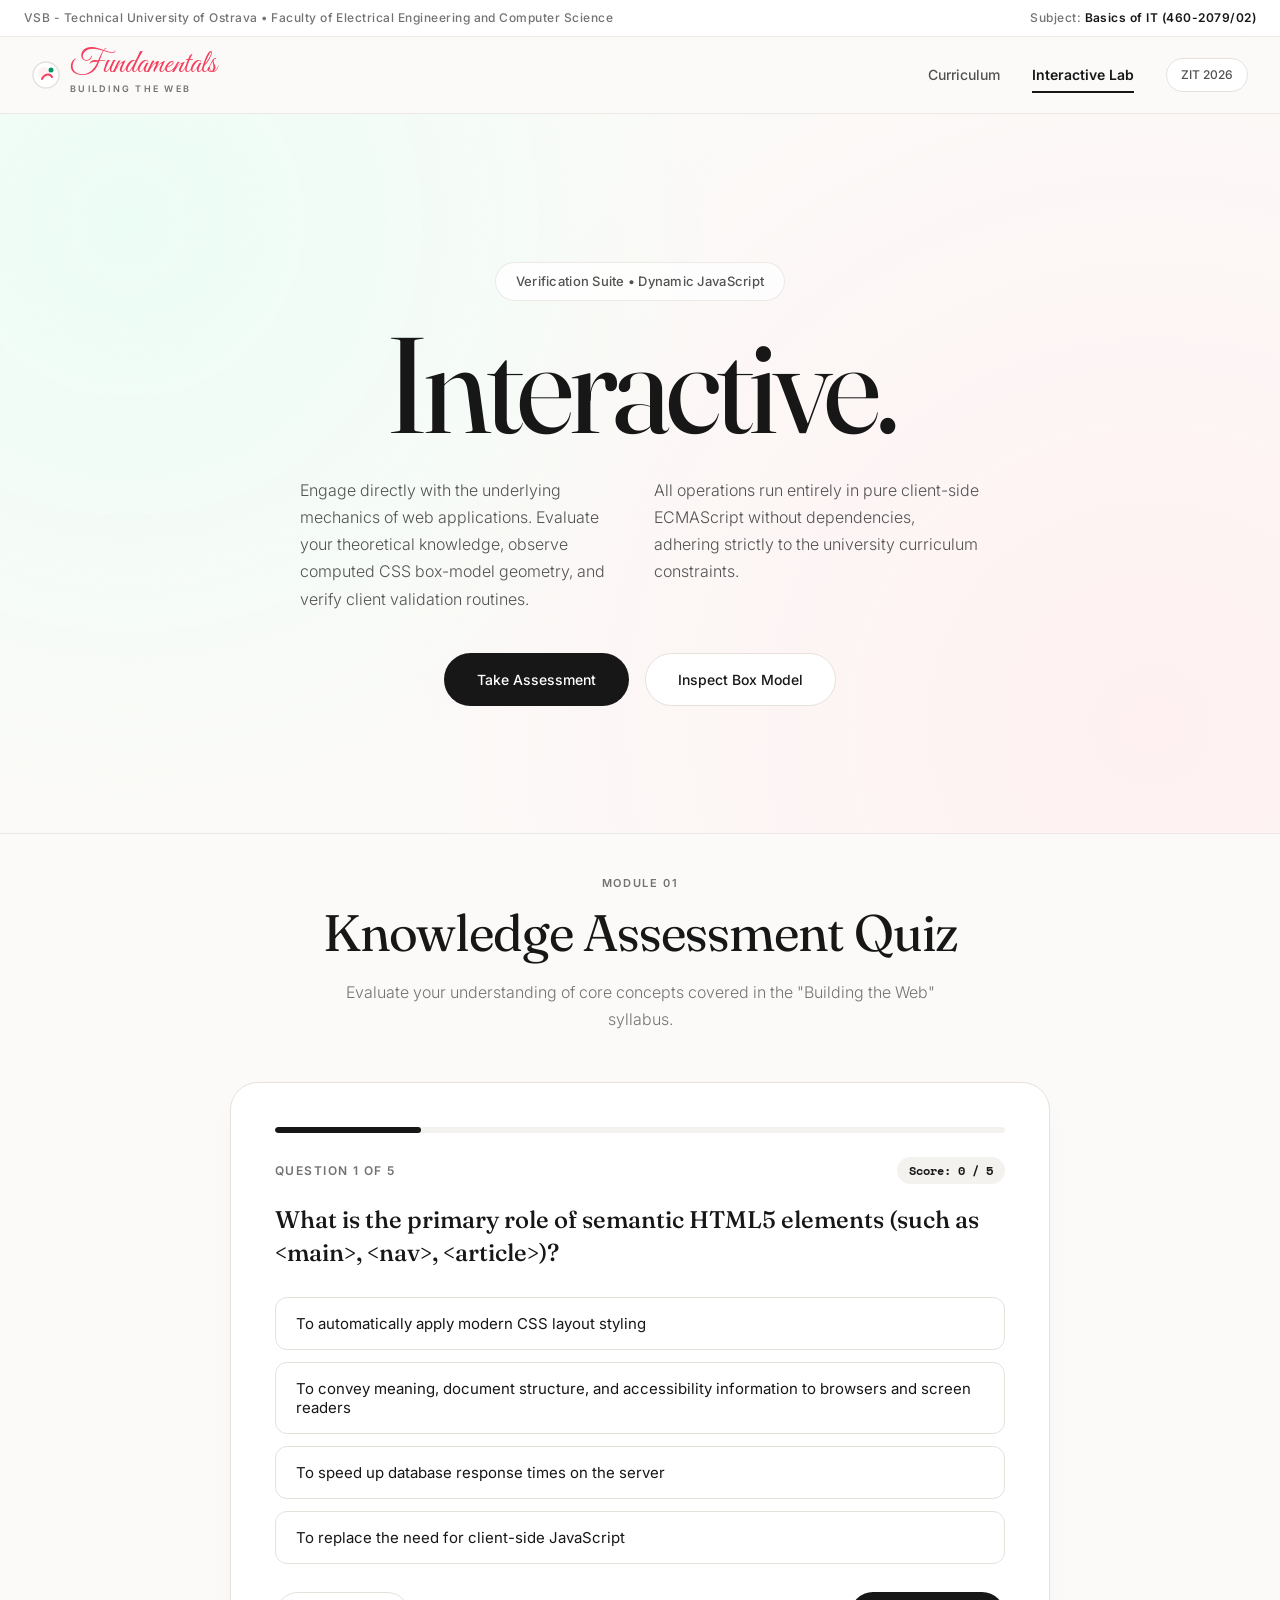
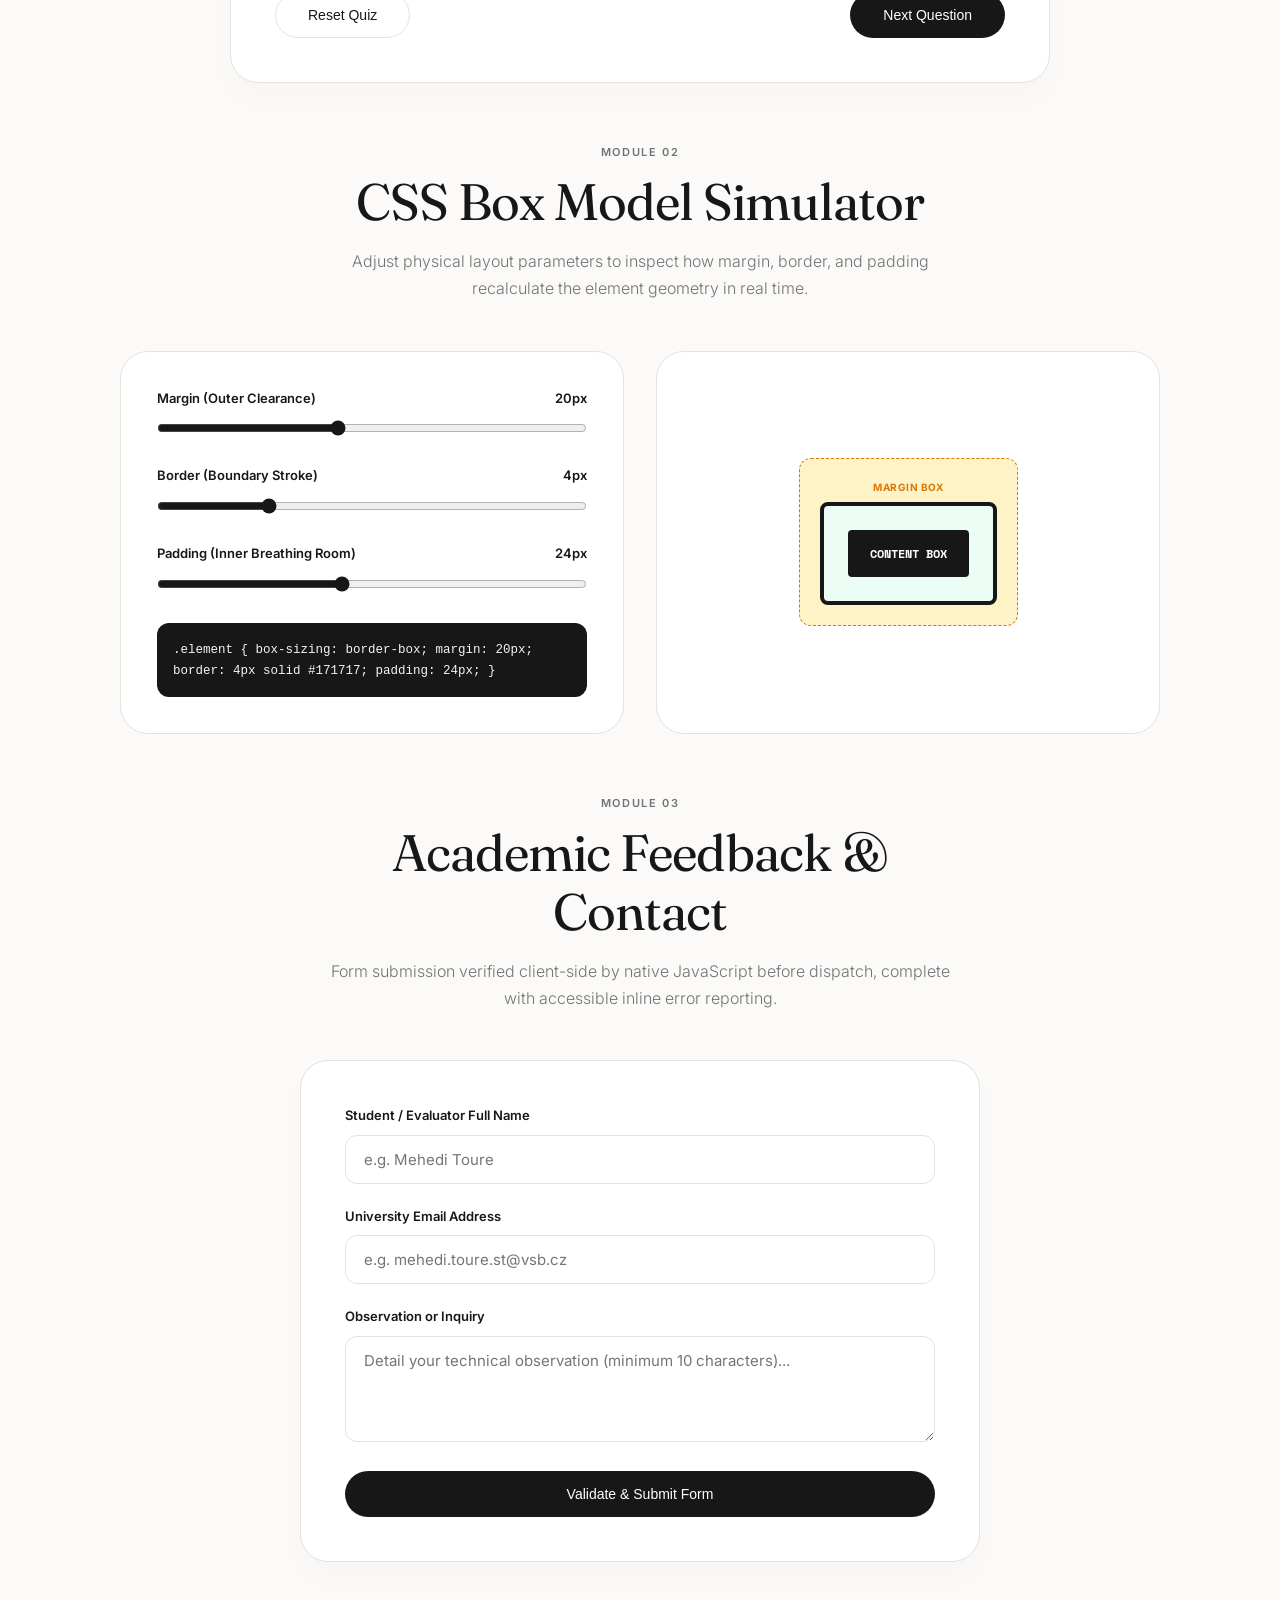
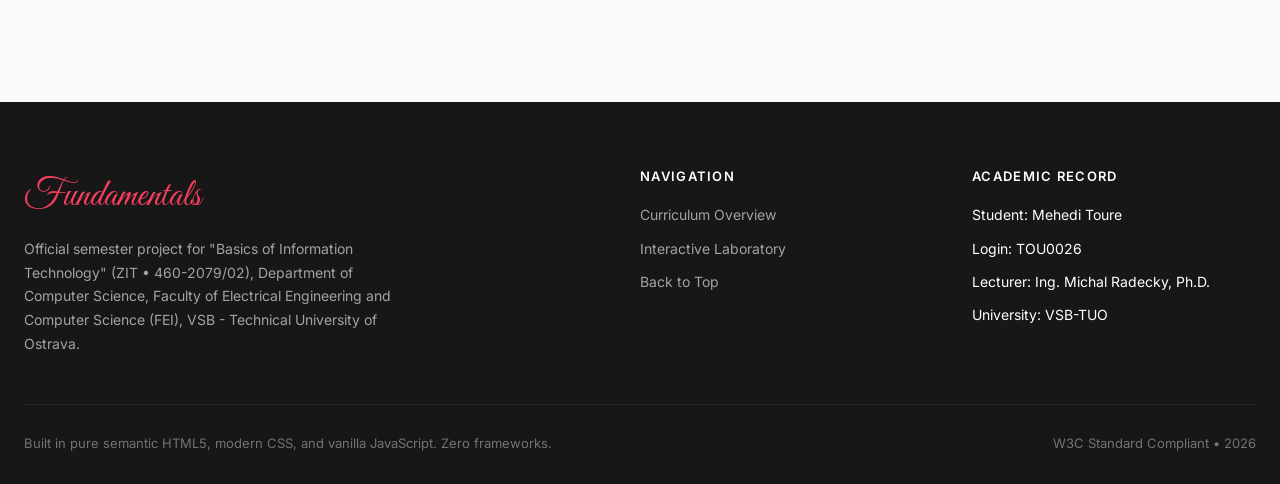
==== commit adc43a8c: "refactor: remove submission deadline countdown, Simplify mention and curriculum domain form field" ====
--- a/interactive.html
+++ b/interactive.html
@@ -208,17 +208,6 @@
             <div class="field-error-notice">Please enter a valid email address (e.g. student@vsb.cz).</div>
           </div>
 
-          <div class="form-field-unit">
-            <label for="form-topic" class="form-label">Curriculum Domain</label>
-            <select id="form-topic" class="form-input-control" required>
-              <option value="">Select a curriculum domain...</option>
-              <option value="Semantic HTML5">Semantic HTML5 & Accessibility</option>
-              <option value="CSS Box Model & Flexbox">CSS Box Model & Flexbox Layouts</option>
-              <option value="Vanilla JavaScript">Vanilla JavaScript & DOM Manipulation</option>
-              <option value="Client-Server Infrastructure">Client-Server Infrastructure & Hosting</option>
-            </select>
-            <div class="field-error-notice">Please select a domain from the list.</div>
-          </div>
 
           <div class="form-field-unit">
             <label for="form-message" class="form-label">Observation or Inquiry</label>
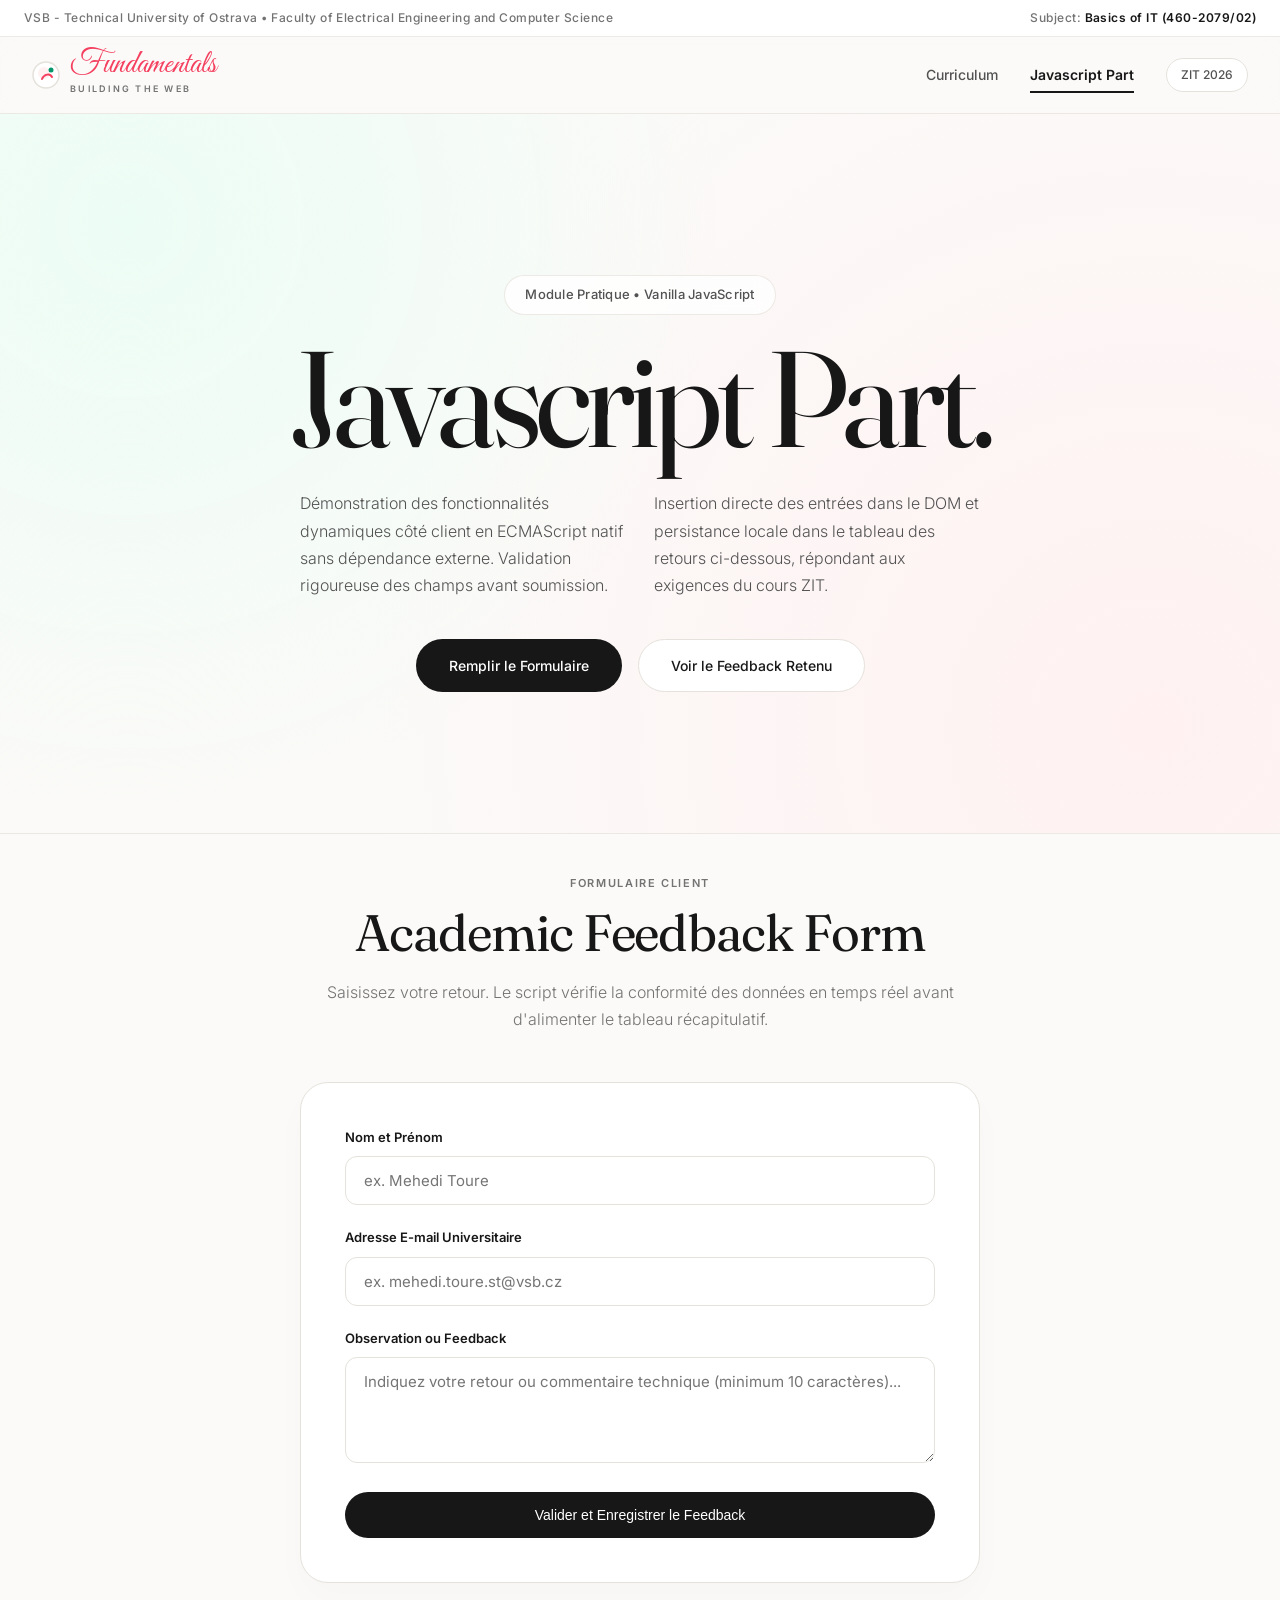
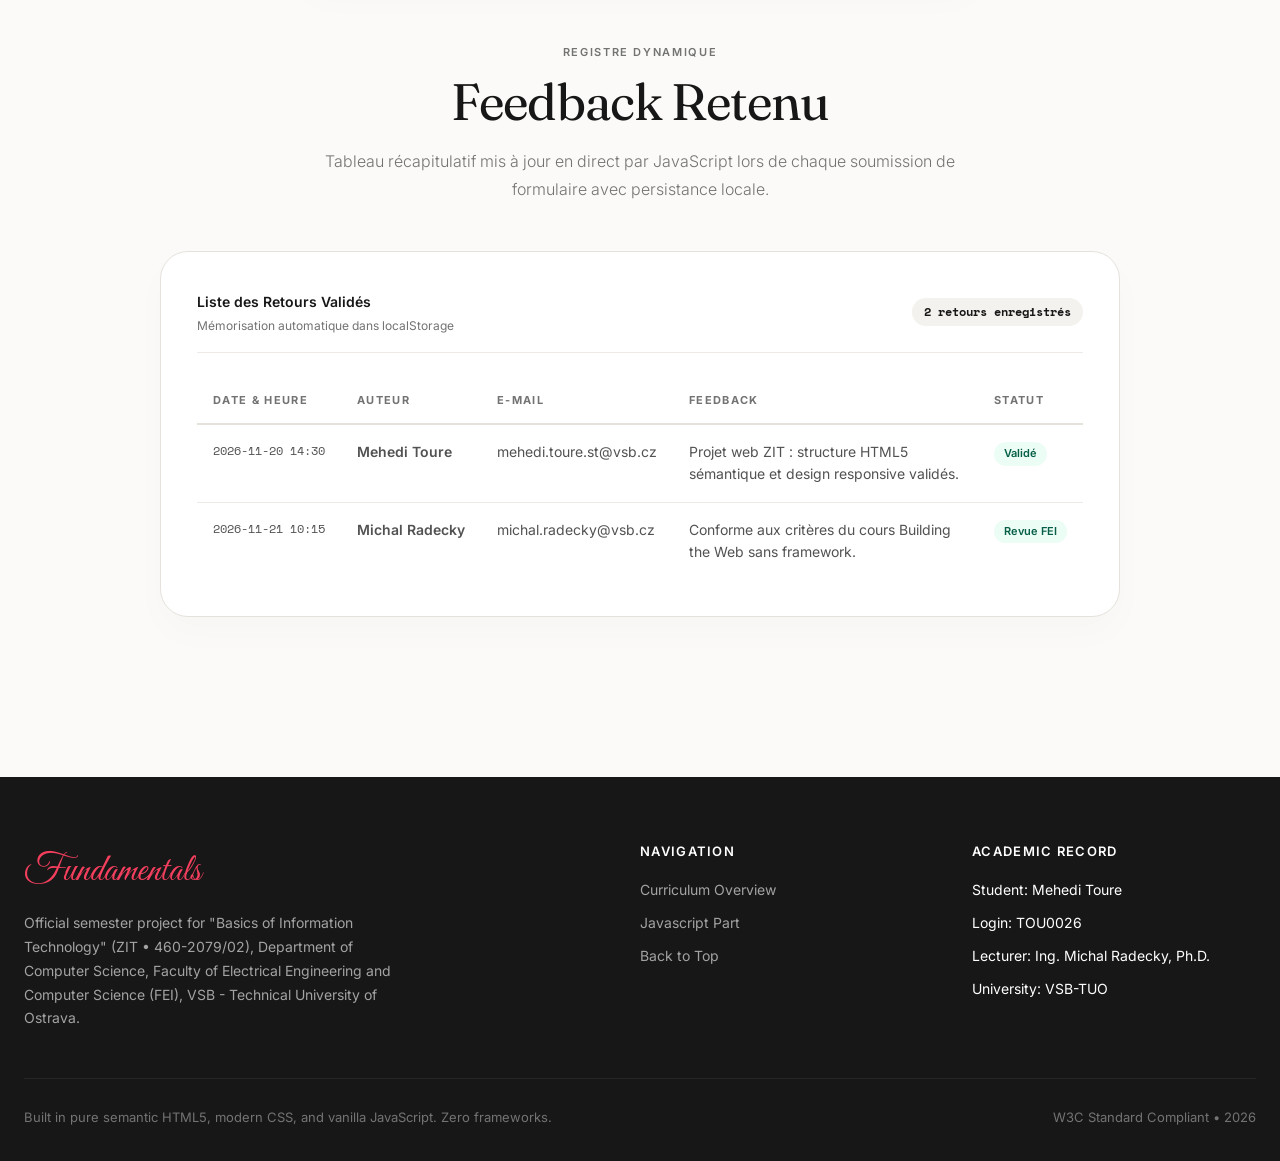
==== commit 9bca646f: "feat: replace quiz with dynamic feedback table, rename interactive lab to Javascript Part" ====
--- a/interactive.html
+++ b/interactive.html
@@ -3,9 +3,9 @@
 <head>
   <meta charset="UTF-8">
   <meta name="viewport" content="width=device-width, initial-scale=1.0">
-  <meta name="description" content="Interactive Laboratory and Assessment Quiz for Basics of IT (ZIT 460-2079/02) at VSB-TUO. Student: Mehedi Toure (TOU0026).">
+  <meta name="description" content="Javascript Part - Client-side validation and dynamic feedback table for Basics of IT (ZIT 460-2079/02) at VSB-TUO. Student: Mehedi Toure (TOU0026).">
   <meta name="author" content="Mehedi Toure (TOU0026)">
-  <title>Interactive Lab & Quiz • ZIT 460-2079/02 | VSB-TUO</title>
+  <title>Javascript Part • ZIT 460-2079/02 | VSB-TUO</title>
   <link rel="icon" type="image/svg+xml" href="assets/favicon.svg">
   <link rel="stylesheet" href="css/style.css">
 </head>
@@ -44,7 +44,7 @@
 
       <nav id="site-nav" class="site-nav" aria-label="Primary Navigation">
         <a href="index.html" class="nav-link">Curriculum</a>
-        <a href="interactive.html" class="nav-link active">Interactive Lab</a>
+        <a href="interactive.html" class="nav-link active">Javascript Part</a>
         <div class="nav-actions">
           <span class="pill-badge">ZIT 2026</span>
         </div>
@@ -53,28 +53,28 @@
   </header>
 
   <!-- Hero Section -->
-  <section class="hero" aria-labelledby="lab-hero-title">
+  <section class="hero" aria-labelledby="js-hero-title">
     <div class="hero-content">
       <div class="hero-badge-container">
-        <span class="hero-pill">Verification Suite &bull; Dynamic JavaScript</span>
-      </div>
-
-      <h1 id="lab-hero-title" class="hero-display-title">
-        Interactive.
+        <span class="hero-pill">Module Pratique &bull; Vanilla JavaScript</span>
+      </div>
+
+      <h1 id="js-hero-title" class="hero-display-title">
+        Javascript Part.
       </h1>
 
       <div class="hero-lead-grid">
         <p>
-          Engage directly with the underlying mechanics of web applications. Evaluate your theoretical knowledge, observe computed CSS box-model geometry, and verify client validation routines.
+          Démonstration des fonctionnalités dynamiques côté client en ECMAScript natif sans dépendance externe. Validation rigoureuse des champs avant soumission.
         </p>
         <p>
-          All operations run entirely in pure client-side ECMAScript without dependencies, adhering strictly to the university curriculum constraints.
+          Insertion directe des entrées dans le DOM et persistance locale dans le tableau des retours ci-dessous, répondant aux exigences du cours ZIT.
         </p>
       </div>
 
       <div class="hero-buttons">
-        <a href="#quiz-suite" class="btn btn-dark">Take Assessment</a>
-        <a href="#box-model-suite" class="btn btn-light">Inspect Box Model</a>
+        <a href="#feedback-form-section" class="btn btn-dark">Remplir le Formulaire</a>
+        <a href="#feedback-table-section" class="btn btn-light">Voir le Feedback Retenu</a>
       </div>
     </div>
   </section>
@@ -82,113 +82,13 @@
   <!-- Main Content -->
   <main class="container">
 
-    <!-- Section 1: ZIT Interactive Knowledge Quiz -->
-    <section id="quiz-suite" aria-labelledby="quiz-section-title">
+    <!-- Section: Academic Feedback Form -->
+    <section id="feedback-form-section" aria-labelledby="form-section-title">
       <div class="section-head">
-        <span class="section-badge">Module 01</span>
-        <h2 id="quiz-section-title" class="section-title">Knowledge Assessment Quiz</h2>
+        <span class="section-badge">Formulaire Client</span>
+        <h2 id="form-section-title" class="section-title">Academic Feedback Form</h2>
         <p class="section-subtitle">
-          Evaluate your understanding of core concepts covered in the "Building the Web" syllabus.
-        </p>
-      </div>
-
-      <div id="quiz-container" class="quiz-surface">
-        <div class="quiz-progress-track" aria-label="Quiz Progress">
-          <div id="quiz-progress-fill" class="quiz-progress-fill"></div>
-        </div>
-
-        <div class="quiz-header-meta">
-          <span id="quiz-step" class="quiz-step-title">Question 1 of 5</span>
-          <span id="quiz-score-badge" class="quiz-badge">Score: 0 / 5</span>
-        </div>
-
-        <h3 id="quiz-question" class="quiz-question-text">Loading question...</h3>
-
-        <div id="quiz-options" class="quiz-options-grid" role="radiogroup" aria-labelledby="quiz-question">
-          <!-- Dynamically injected via main.js -->
-        </div>
-
-        <div id="quiz-feedback" class="quiz-feedback-box" role="alert" aria-live="assertive">
-          <!-- Dynamic feedback -->
-        </div>
-
-        <div class="quiz-nav-actions">
-          <button id="quiz-reset-btn" type="button" class="btn btn-light">Reset Quiz</button>
-          <button id="quiz-next-btn" type="button" class="btn btn-dark" disabled>Next Question</button>
-        </div>
-      </div>
-    </section>
-
-    <!-- Section 2: Interactive CSS Box Model Playground -->
-    <section id="box-model-suite" aria-labelledby="box-section-title" style="margin-top: 60px;">
-      <div class="section-head">
-        <span class="section-badge">Module 02</span>
-        <h2 id="box-section-title" class="section-title">CSS Box Model Simulator</h2>
-        <p class="section-subtitle">
-          Adjust physical layout parameters to inspect how margin, border, and padding recalculate the element geometry in real time.
-        </p>
-      </div>
-
-      <div class="box-tool-grid">
-        <!-- Controls Column -->
-        <div class="tool-controls-card">
-          <div class="slider-group">
-            <div class="slider-label-row">
-              <span>Margin (Outer Clearance)</span>
-              <span id="val-margin">20px</span>
-            </div>
-            <input type="range" id="slider-margin" class="minimal-slider" min="0" max="48" value="20" aria-label="Adjust Margin">
-          </div>
-
-          <div class="slider-group">
-            <div class="slider-label-row">
-              <span>Border (Boundary Stroke)</span>
-              <span id="val-border">4px</span>
-            </div>
-            <input type="range" id="slider-border" class="minimal-slider" min="0" max="16" value="4" aria-label="Adjust Border Width">
-          </div>
-
-          <div class="slider-group">
-            <div class="slider-label-row">
-              <span>Padding (Inner Breathing Room)</span>
-              <span id="val-padding">24px</span>
-            </div>
-            <input type="range" id="slider-padding" class="minimal-slider" min="0" max="56" value="24" aria-label="Adjust Padding">
-          </div>
-
-          <div class="code-snippet" style="margin-top: 24px;">
-            <code id="generated-css">.element {
-  box-sizing: border-box;
-  margin: 20px;
-  border: 4px solid #171717;
-  padding: 24px;
-}</code>
-          </div>
-        </div>
-
-        <!-- Visual Inspection Panel -->
-        <div class="tool-preview-card">
-          <div id="preview-margin" class="sim-margin-wrap">
-            <div style="font-size: 10px; font-weight: 700; color: #d97706; margin-bottom: 6px; letter-spacing: 0.05em;">MARGIN BOX</div>
-            <div id="preview-border" class="sim-border-wrap">
-              <div id="preview-padding" class="sim-padding-wrap">
-                <div class="sim-content-box">
-                  CONTENT BOX
-                </div>
-              </div>
-            </div>
-          </div>
-        </div>
-      </div>
-    </section>
-
-    <!-- Section 3: Interactive Validation Form -->
-    <section id="feedback-suite" aria-labelledby="form-section-title" style="margin-top: 60px;">
-      <div class="section-head">
-        <span class="section-badge">Module 03</span>
-        <h2 id="form-section-title" class="section-title">Academic Feedback & Contact</h2>
-        <p class="section-subtitle">
-          Form submission verified client-side by native JavaScript before dispatch, complete with accessible inline error reporting.
+          Saisissez votre retour. Le script vérifie la conformité des données en temps réel avant d'alimenter le tableau récapitulatif.
         </p>
       </div>
 
@@ -197,28 +97,65 @@
 
         <form id="academic-feedback-form" novalidate>
           <div class="form-field-unit">
-            <label for="form-name" class="form-label">Student / Evaluator Full Name</label>
-            <input type="text" id="form-name" class="form-input-control" placeholder="e.g. Mehedi Toure" required minlength="3">
-            <div class="field-error-notice">Please enter at least 3 characters.</div>
+            <label for="form-name" class="form-label">Nom et Prénom</label>
+            <input type="text" id="form-name" class="form-input-control" placeholder="ex. Mehedi Toure" required minlength="3">
+            <div class="field-error-notice">Veuillez renseigner au moins 3 caractères.</div>
           </div>
 
           <div class="form-field-unit">
-            <label for="form-email" class="form-label">University Email Address</label>
-            <input type="email" id="form-email" class="form-input-control" placeholder="e.g. mehedi.toure.st@vsb.cz" required>
-            <div class="field-error-notice">Please enter a valid email address (e.g. student@vsb.cz).</div>
-          </div>
-
+            <label for="form-email" class="form-label">Adresse E-mail Universitaire</label>
+            <input type="email" id="form-email" class="form-input-control" placeholder="ex. mehedi.toure.st@vsb.cz" required>
+            <div class="field-error-notice">Veuillez renseigner une adresse e-mail valide.</div>
+          </div>
 
           <div class="form-field-unit">
-            <label for="form-message" class="form-label">Observation or Inquiry</label>
-            <textarea id="form-message" class="form-input-control" rows="4" placeholder="Detail your technical observation (minimum 10 characters)..." required minlength="10"></textarea>
-            <div class="field-error-notice">Your message must contain at least 10 characters.</div>
+            <label for="form-message" class="form-label">Observation ou Feedback</label>
+            <textarea id="form-message" class="form-input-control" rows="4" placeholder="Indiquez votre retour ou commentaire technique (minimum 10 caractères)..." required minlength="10"></textarea>
+            <div class="field-error-notice">Le message doit contenir au moins 10 caractères.</div>
           </div>
 
           <button type="submit" class="btn btn-dark" style="width: 100%;">
-            Validate & Submit Form
+            Valider et Enregistrer le Feedback
           </button>
         </form>
+      </div>
+    </section>
+
+    <!-- Section: Feedback Retenu Table -->
+    <section id="feedback-table-section" aria-labelledby="table-section-title" style="margin-top: 40px;">
+      <div class="section-head">
+        <span class="section-badge">Registre Dynamique</span>
+        <h2 id="table-section-title" class="section-title">Feedback Retenu</h2>
+        <p class="section-subtitle">
+          Tableau récapitulatif mis à jour en direct par JavaScript lors de chaque soumission de formulaire avec persistance locale.
+        </p>
+      </div>
+
+      <div class="table-wrapper-card">
+        <div class="table-header-meta">
+          <div>
+            <span style="font-size: 14px; font-weight: 600; color: var(--text-primary);">Liste des Retours Validés</span>
+            <span style="font-size: 12px; color: var(--text-muted); display: block; margin-top: 2px;">Mémorisation automatique dans localStorage</span>
+          </div>
+          <span id="feedback-count-badge" class="table-badge-counter">2 retours enregistrés</span>
+        </div>
+
+        <div class="table-responsive">
+          <table class="minimal-table" aria-label="Tableau des retours enregistrés">
+            <thead>
+              <tr>
+                <th scope="col">Date &amp; Heure</th>
+                <th scope="col">Auteur</th>
+                <th scope="col">E-mail</th>
+                <th scope="col">Feedback</th>
+                <th scope="col">Statut</th>
+              </tr>
+            </thead>
+            <tbody id="feedback-table-body">
+              <!-- Injected dynamically via js/main.js -->
+            </tbody>
+          </table>
+        </div>
       </div>
     </section>
 
@@ -238,8 +175,8 @@
         <h4 class="footer-col-title">Navigation</h4>
         <ul class="footer-link-list">
           <li><a href="index.html">Curriculum Overview</a></li>
-          <li><a href="interactive.html">Interactive Laboratory</a></li>
-          <li><a href="#lab-hero-title">Back to Top</a></li>
+          <li><a href="interactive.html">Javascript Part</a></li>
+          <li><a href="#js-hero-title">Back to Top</a></li>
         </ul>
       </div>
 
--- a/css/style.css
+++ b/css/style.css
@@ -614,8 +614,9 @@
 }
 
 .code-snippet {
-  background-color: #171717;
-  color: #f5f5f5;
+  background-color: var(--bg-surface-subtle);
+  color: var(--text-primary);
+  border: 1px solid var(--border-medium);
   border-radius: var(--radius-sm);
   padding: 16px;
   font-family: var(--font-mono);
@@ -1057,3 +1058,113 @@
     width: 100%;
   }
 }
+
+/* ==========================================================================
+   Feedback Table Component (Javascript Part)
+   ========================================================================== */
+.table-wrapper-card {
+  background-color: var(--bg-surface);
+  border: 1px solid var(--border-medium);
+  border-radius: var(--radius-card);
+  padding: 36px;
+  max-width: 960px;
+  margin: 0 auto 80px auto;
+  box-shadow: 0 16px 36px rgba(0, 0, 0, 0.02);
+}
+
+.table-header-meta {
+  display: flex;
+  justify-content: space-between;
+  align-items: center;
+  margin-bottom: 24px;
+  padding-bottom: 16px;
+  border-bottom: 1px solid var(--border-subtle);
+  flex-wrap: wrap;
+  gap: 12px;
+}
+
+.table-badge-counter {
+  font-family: var(--font-mono);
+  font-size: 12px;
+  font-weight: 600;
+  padding: 4px 12px;
+  background-color: var(--bg-surface-subtle);
+  border-radius: var(--radius-pill);
+  color: var(--text-primary);
+}
+
+.table-responsive {
+  width: 100%;
+  overflow-x: auto;
+  -webkit-overflow-scrolling: touch;
+}
+
+.minimal-table {
+  width: 100%;
+  border-collapse: collapse;
+  text-align: left;
+  font-size: 14px;
+}
+
+.minimal-table th {
+  padding: 14px 16px;
+  font-size: 11px;
+  font-weight: 700;
+  letter-spacing: 0.12em;
+  text-transform: uppercase;
+  color: var(--text-muted);
+  border-bottom: 2px solid var(--border-medium);
+  background-color: var(--bg-surface);
+  white-space: nowrap;
+}
+
+.minimal-table td {
+  padding: 16px;
+  border-bottom: 1px solid var(--border-subtle);
+  vertical-align: top;
+  color: var(--text-secondary);
+  line-height: 1.6;
+}
+
+.minimal-table tbody tr {
+  transition: background-color 0.2s ease;
+}
+
+.minimal-table tbody tr:hover {
+  background-color: var(--bg-surface-subtle);
+}
+
+.minimal-table tbody tr:last-child td {
+  border-bottom: none;
+}
+
+.table-author-cell {
+  font-weight: 600;
+  color: var(--text-primary);
+  white-space: nowrap;
+}
+
+.table-date-cell {
+  font-family: var(--font-mono);
+  font-size: 12px;
+  color: var(--text-muted);
+  white-space: nowrap;
+}
+
+.table-status-pill {
+  display: inline-block;
+  padding: 3px 10px;
+  border-radius: var(--radius-pill);
+  font-size: 11px;
+  font-weight: 600;
+  background-color: var(--accent-emerald-soft);
+  color: #065f46;
+  white-space: nowrap;
+}
+
+.table-empty-row {
+  text-align: center;
+  color: var(--text-muted);
+  padding: 32px 16px !important;
+  font-style: italic;
+}
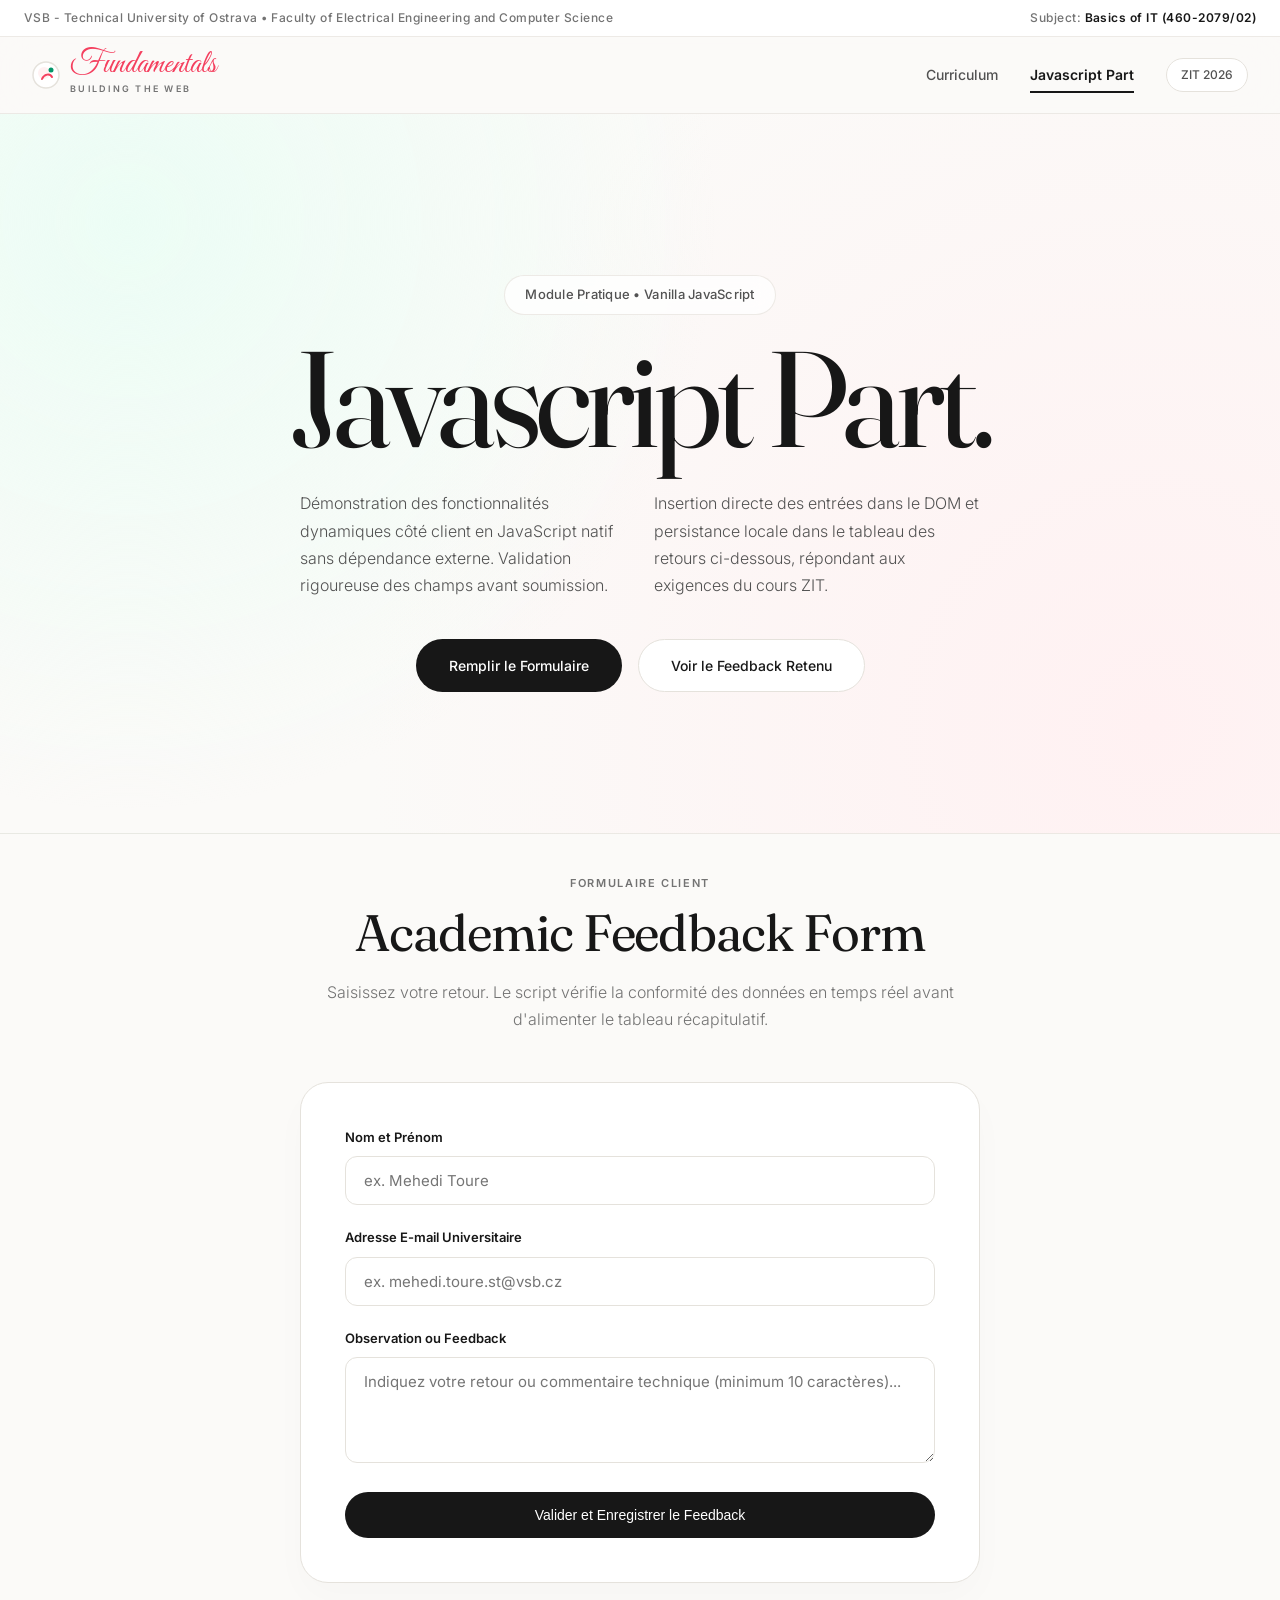
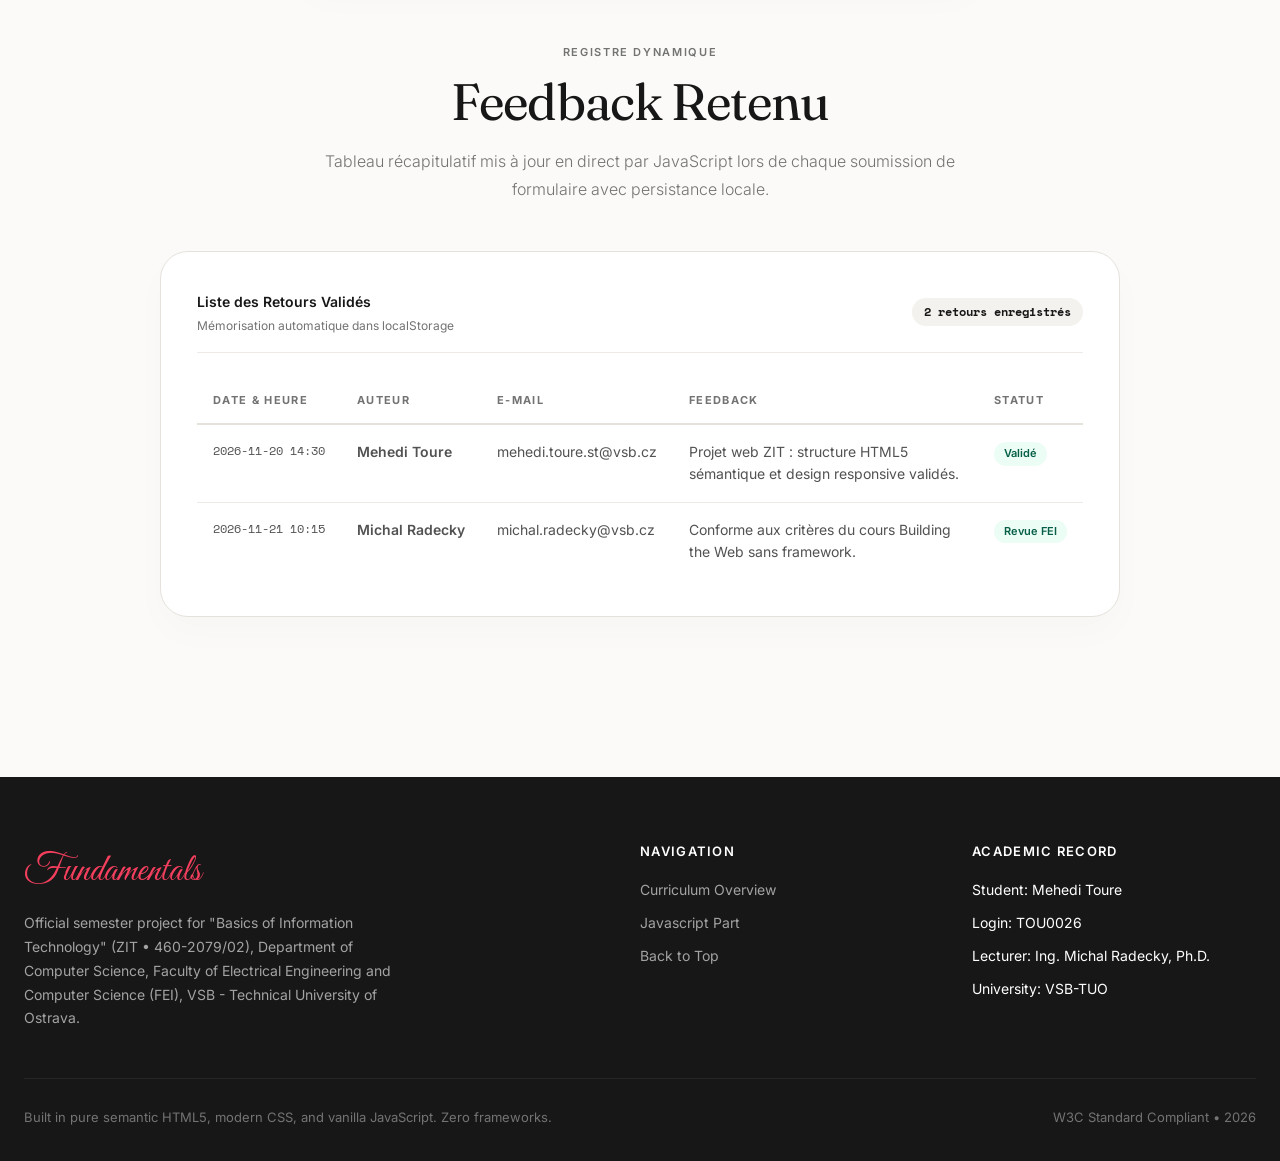
==== commit 1afc6ebb: "docs: replace ECMAScript mentions with JavaScript directly" ====
--- a/interactive.html
+++ b/interactive.html
@@ -65,7 +65,7 @@
 
       <div class="hero-lead-grid">
         <p>
-          Démonstration des fonctionnalités dynamiques côté client en ECMAScript natif sans dépendance externe. Validation rigoureuse des champs avant soumission.
+          Démonstration des fonctionnalités dynamiques côté client en JavaScript natif sans dépendance externe. Validation rigoureuse des champs avant soumission.
         </p>
         <p>
           Insertion directe des entrées dans le DOM et persistance locale dans le tableau des retours ci-dessous, répondant aux exigences du cours ZIT.
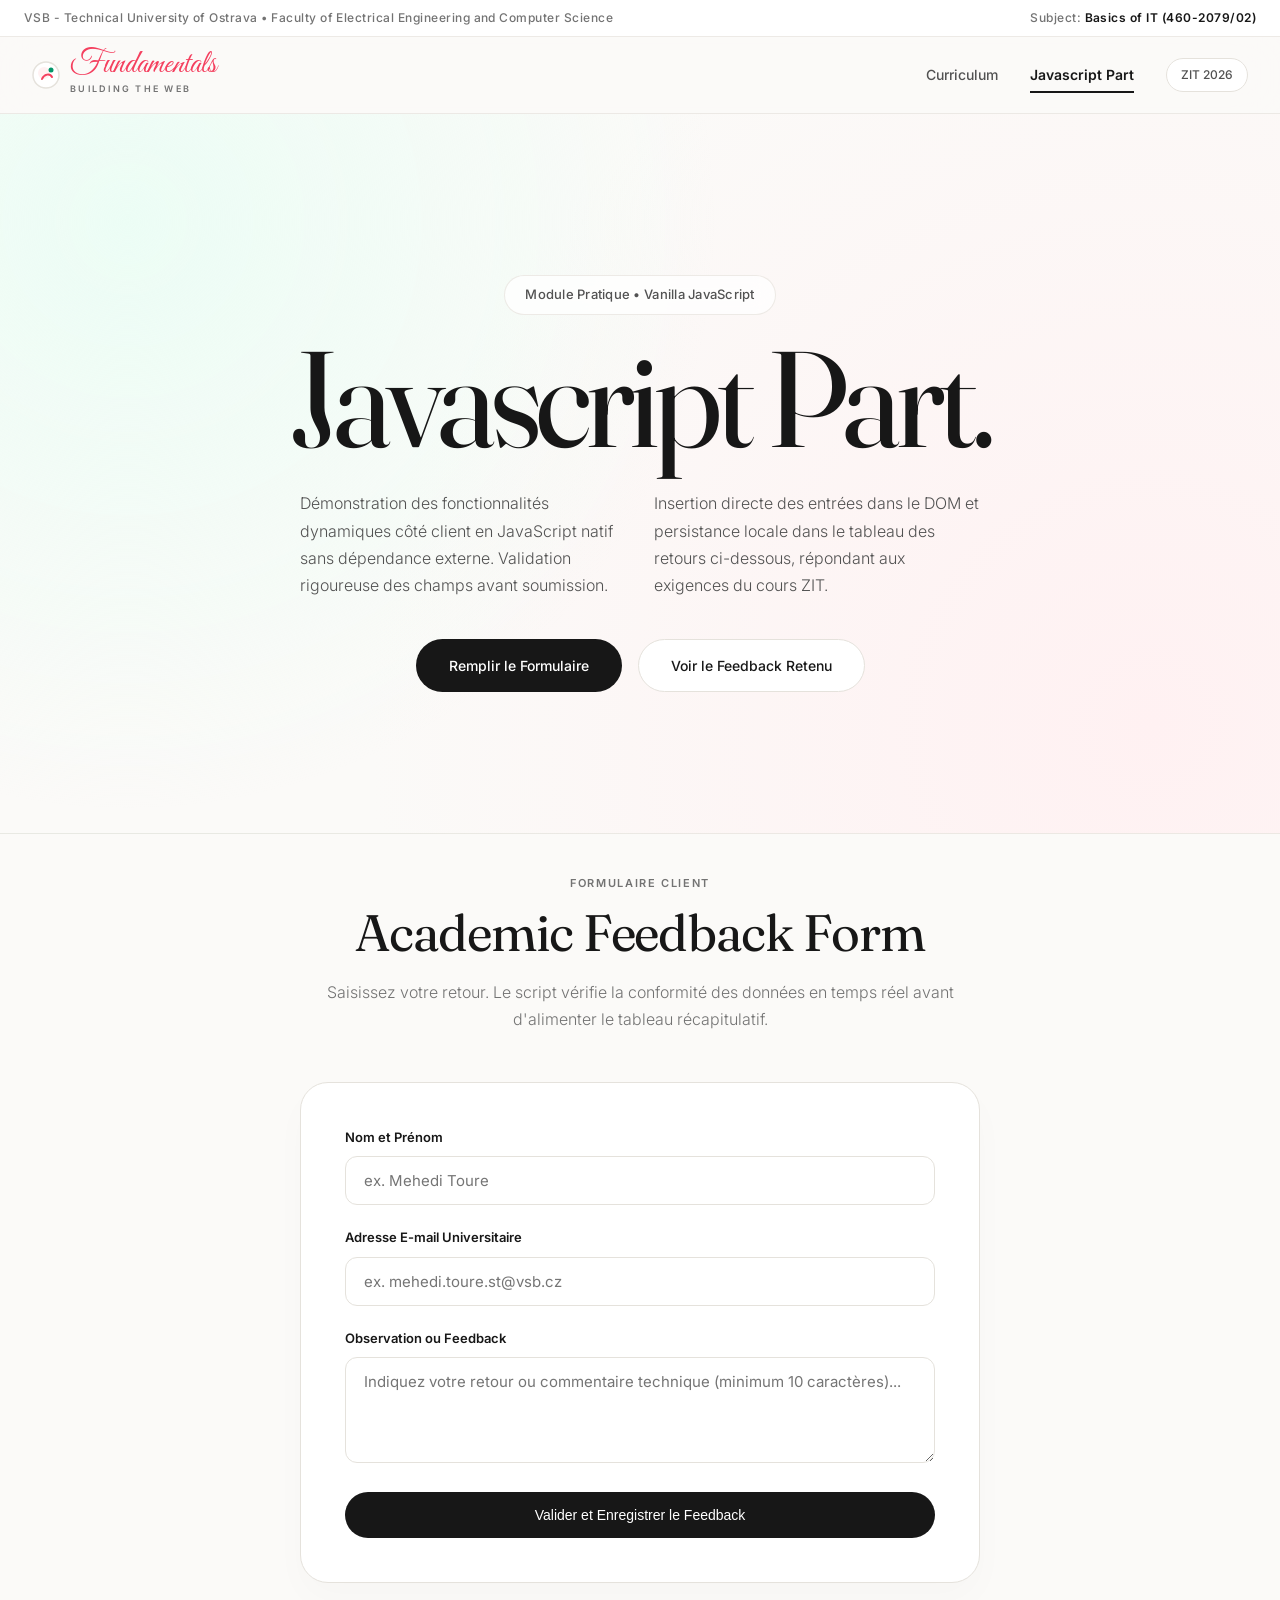
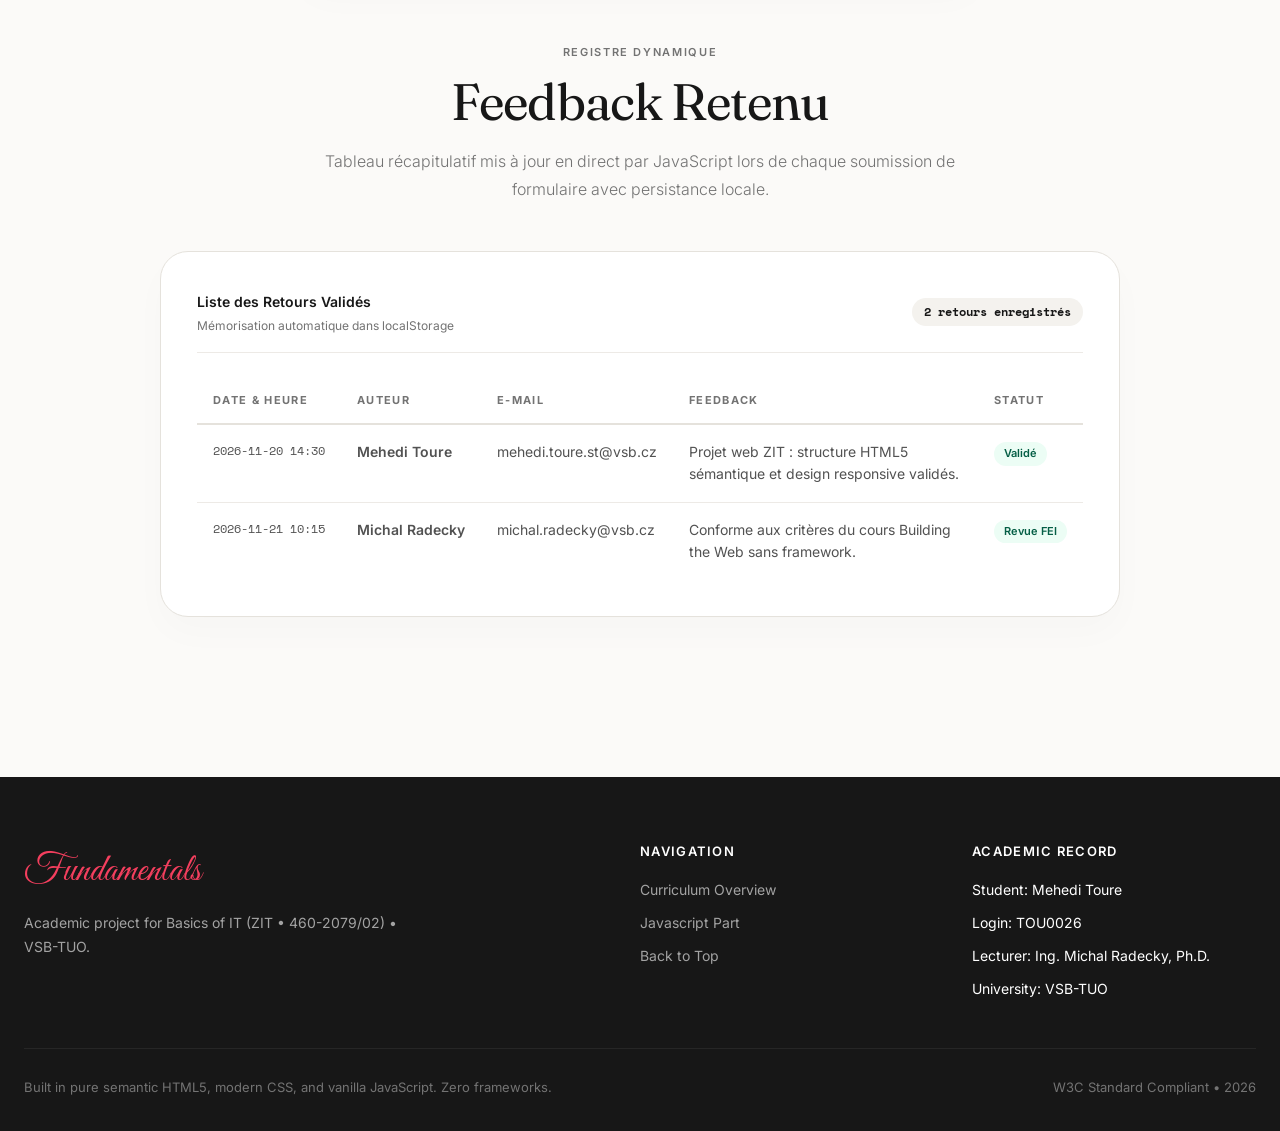
==== commit 517e4e01: "style: shorten footer academic description" ====
--- a/interactive.html
+++ b/interactive.html
@@ -167,7 +167,7 @@
       <div>
         <span class="footer-brand-script">Fundamentals</span>
         <p class="footer-desc">
-          Official semester project for "Basics of Information Technology" (ZIT &bull; 460-2079/02), Department of Computer Science, Faculty of Electrical Engineering and Computer Science (FEI), VSB - Technical University of Ostrava.
+          Academic project for Basics of IT (ZIT &bull; 460-2079/02) &bull; VSB-TUO.
         </p>
       </div>
 
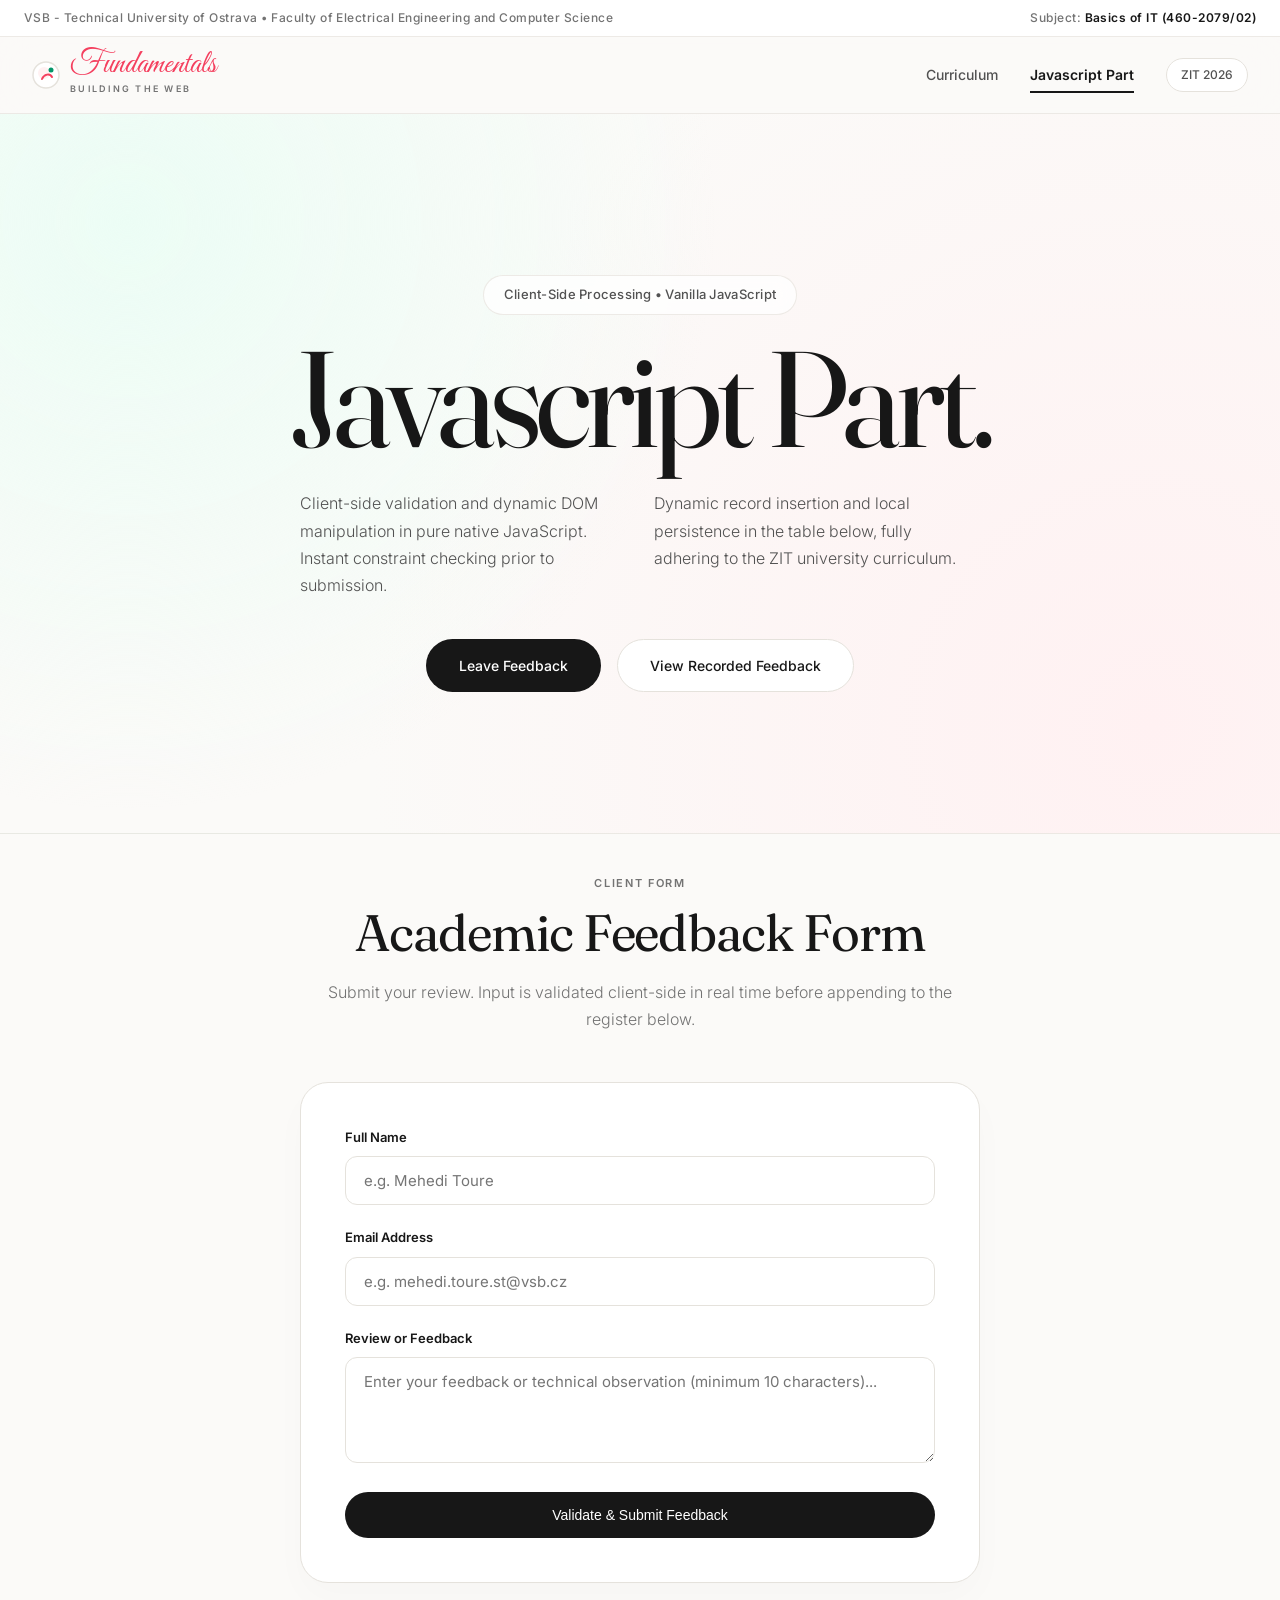
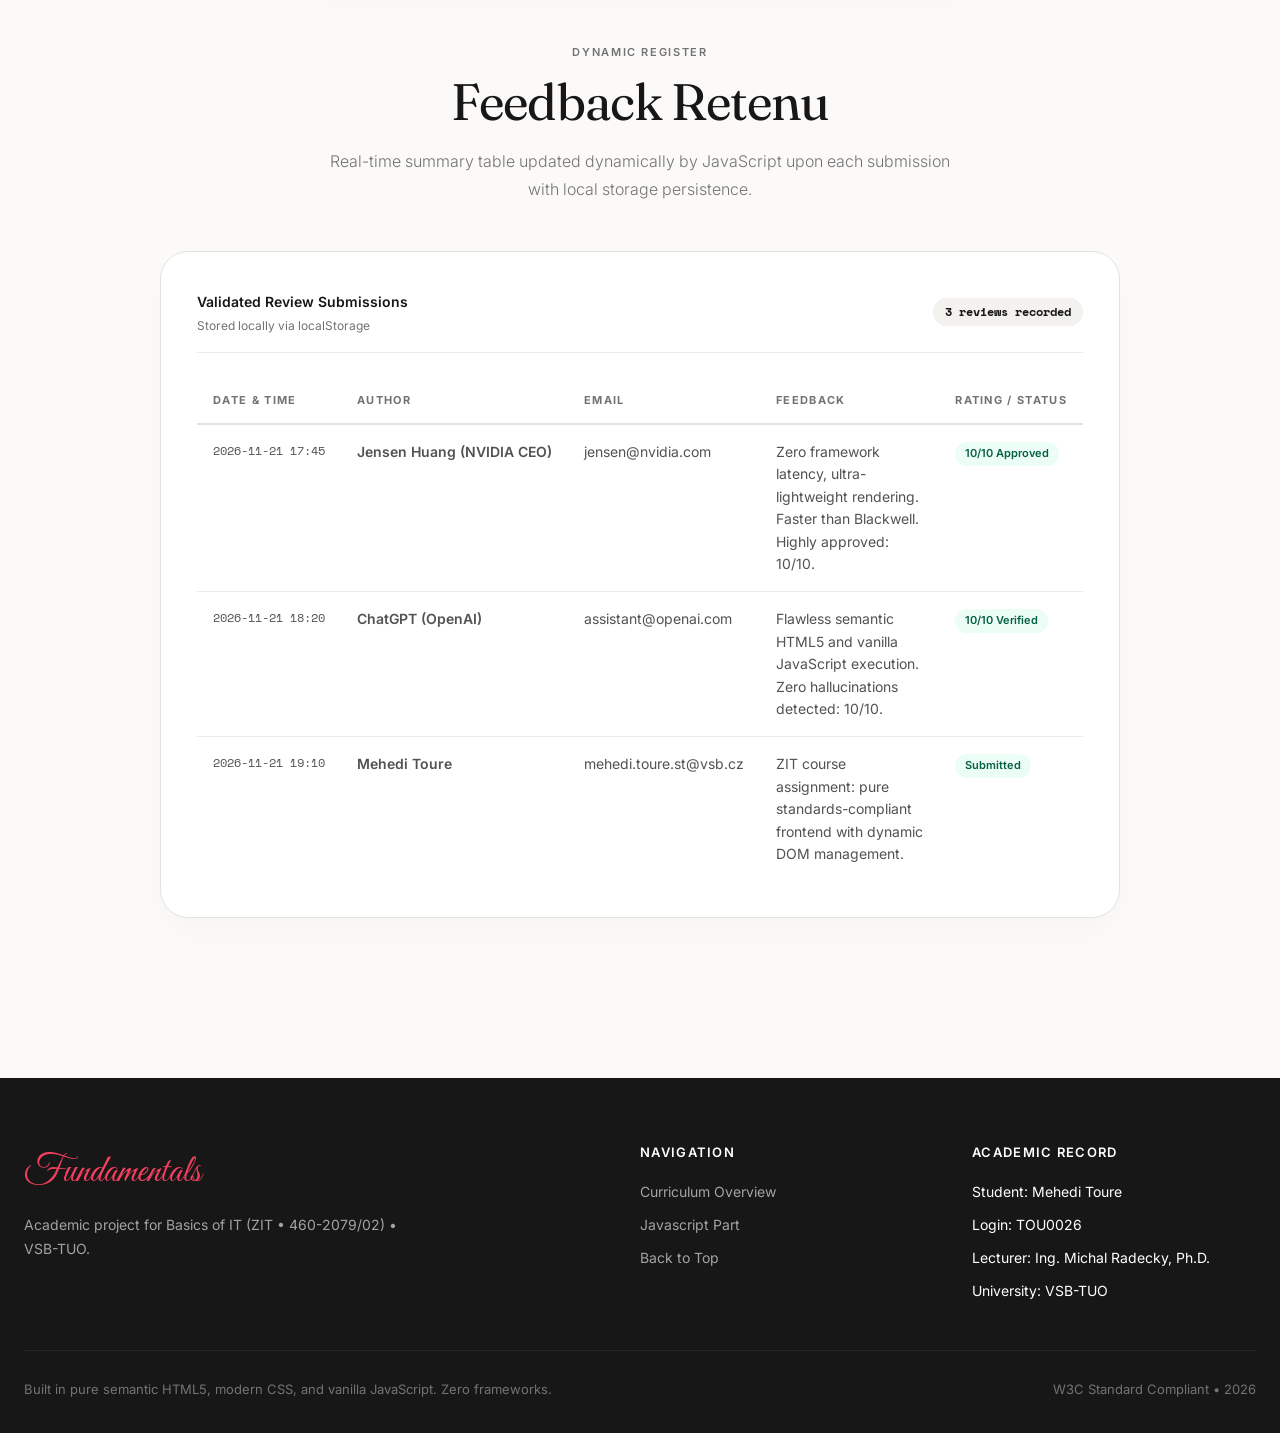
==== commit b6af9a3a: "feat: replace reviewer with Jensen Huang and ChatGPT with 10/10 ratings, english UI" ====
--- a/interactive.html
+++ b/interactive.html
@@ -56,7 +56,7 @@
   <section class="hero" aria-labelledby="js-hero-title">
     <div class="hero-content">
       <div class="hero-badge-container">
-        <span class="hero-pill">Module Pratique &bull; Vanilla JavaScript</span>
+        <span class="hero-pill">Client-Side Processing &bull; Vanilla JavaScript</span>
       </div>
 
       <h1 id="js-hero-title" class="hero-display-title">
@@ -65,16 +65,16 @@
 
       <div class="hero-lead-grid">
         <p>
-          Démonstration des fonctionnalités dynamiques côté client en JavaScript natif sans dépendance externe. Validation rigoureuse des champs avant soumission.
+          Client-side validation and dynamic DOM manipulation in pure native JavaScript. Instant constraint checking prior to submission.
         </p>
         <p>
-          Insertion directe des entrées dans le DOM et persistance locale dans le tableau des retours ci-dessous, répondant aux exigences du cours ZIT.
+          Dynamic record insertion and local persistence in the table below, fully adhering to the ZIT university curriculum.
         </p>
       </div>
 
       <div class="hero-buttons">
-        <a href="#feedback-form-section" class="btn btn-dark">Remplir le Formulaire</a>
-        <a href="#feedback-table-section" class="btn btn-light">Voir le Feedback Retenu</a>
+        <a href="#feedback-form-section" class="btn btn-dark">Leave Feedback</a>
+        <a href="#feedback-table-section" class="btn btn-light">View Recorded Feedback</a>
       </div>
     </div>
   </section>
@@ -85,10 +85,10 @@
     <!-- Section: Academic Feedback Form -->
     <section id="feedback-form-section" aria-labelledby="form-section-title">
       <div class="section-head">
-        <span class="section-badge">Formulaire Client</span>
+        <span class="section-badge">Client Form</span>
         <h2 id="form-section-title" class="section-title">Academic Feedback Form</h2>
         <p class="section-subtitle">
-          Saisissez votre retour. Le script vérifie la conformité des données en temps réel avant d'alimenter le tableau récapitulatif.
+          Submit your review. Input is validated client-side in real time before appending to the register below.
         </p>
       </div>
 
@@ -97,25 +97,25 @@
 
         <form id="academic-feedback-form" novalidate>
           <div class="form-field-unit">
-            <label for="form-name" class="form-label">Nom et Prénom</label>
-            <input type="text" id="form-name" class="form-input-control" placeholder="ex. Mehedi Toure" required minlength="3">
-            <div class="field-error-notice">Veuillez renseigner au moins 3 caractères.</div>
+            <label for="form-name" class="form-label">Full Name</label>
+            <input type="text" id="form-name" class="form-input-control" placeholder="e.g. Mehedi Toure" required minlength="3">
+            <div class="field-error-notice">Please enter at least 3 characters.</div>
           </div>
 
           <div class="form-field-unit">
-            <label for="form-email" class="form-label">Adresse E-mail Universitaire</label>
-            <input type="email" id="form-email" class="form-input-control" placeholder="ex. mehedi.toure.st@vsb.cz" required>
-            <div class="field-error-notice">Veuillez renseigner une adresse e-mail valide.</div>
+            <label for="form-email" class="form-label">Email Address</label>
+            <input type="email" id="form-email" class="form-input-control" placeholder="e.g. mehedi.toure.st@vsb.cz" required>
+            <div class="field-error-notice">Please enter a valid email address.</div>
           </div>
 
           <div class="form-field-unit">
-            <label for="form-message" class="form-label">Observation ou Feedback</label>
-            <textarea id="form-message" class="form-input-control" rows="4" placeholder="Indiquez votre retour ou commentaire technique (minimum 10 caractères)..." required minlength="10"></textarea>
-            <div class="field-error-notice">Le message doit contenir au moins 10 caractères.</div>
+            <label for="form-message" class="form-label">Review or Feedback</label>
+            <textarea id="form-message" class="form-input-control" rows="4" placeholder="Enter your feedback or technical observation (minimum 10 characters)..." required minlength="10"></textarea>
+            <div class="field-error-notice">Your message must contain at least 10 characters.</div>
           </div>
 
           <button type="submit" class="btn btn-dark" style="width: 100%;">
-            Valider et Enregistrer le Feedback
+            Validate &amp; Submit Feedback
           </button>
         </form>
       </div>
@@ -124,31 +124,31 @@
     <!-- Section: Feedback Retenu Table -->
     <section id="feedback-table-section" aria-labelledby="table-section-title" style="margin-top: 40px;">
       <div class="section-head">
-        <span class="section-badge">Registre Dynamique</span>
+        <span class="section-badge">Dynamic Register</span>
         <h2 id="table-section-title" class="section-title">Feedback Retenu</h2>
         <p class="section-subtitle">
-          Tableau récapitulatif mis à jour en direct par JavaScript lors de chaque soumission de formulaire avec persistance locale.
+          Real-time summary table updated dynamically by JavaScript upon each submission with local storage persistence.
         </p>
       </div>
 
       <div class="table-wrapper-card">
         <div class="table-header-meta">
           <div>
-            <span style="font-size: 14px; font-weight: 600; color: var(--text-primary);">Liste des Retours Validés</span>
-            <span style="font-size: 12px; color: var(--text-muted); display: block; margin-top: 2px;">Mémorisation automatique dans localStorage</span>
-          </div>
-          <span id="feedback-count-badge" class="table-badge-counter">2 retours enregistrés</span>
+            <span style="font-size: 14px; font-weight: 600; color: var(--text-primary);">Validated Review Submissions</span>
+            <span style="font-size: 12px; color: var(--text-muted); display: block; margin-top: 2px;">Stored locally via localStorage</span>
+          </div>
+          <span id="feedback-count-badge" class="table-badge-counter">3 reviews recorded</span>
         </div>
 
         <div class="table-responsive">
-          <table class="minimal-table" aria-label="Tableau des retours enregistrés">
+          <table class="minimal-table" aria-label="Table of recorded feedback">
             <thead>
               <tr>
-                <th scope="col">Date &amp; Heure</th>
-                <th scope="col">Auteur</th>
-                <th scope="col">E-mail</th>
+                <th scope="col">Date &amp; Time</th>
+                <th scope="col">Author</th>
+                <th scope="col">Email</th>
                 <th scope="col">Feedback</th>
-                <th scope="col">Statut</th>
+                <th scope="col">Rating / Status</th>
               </tr>
             </thead>
             <tbody id="feedback-table-body">
